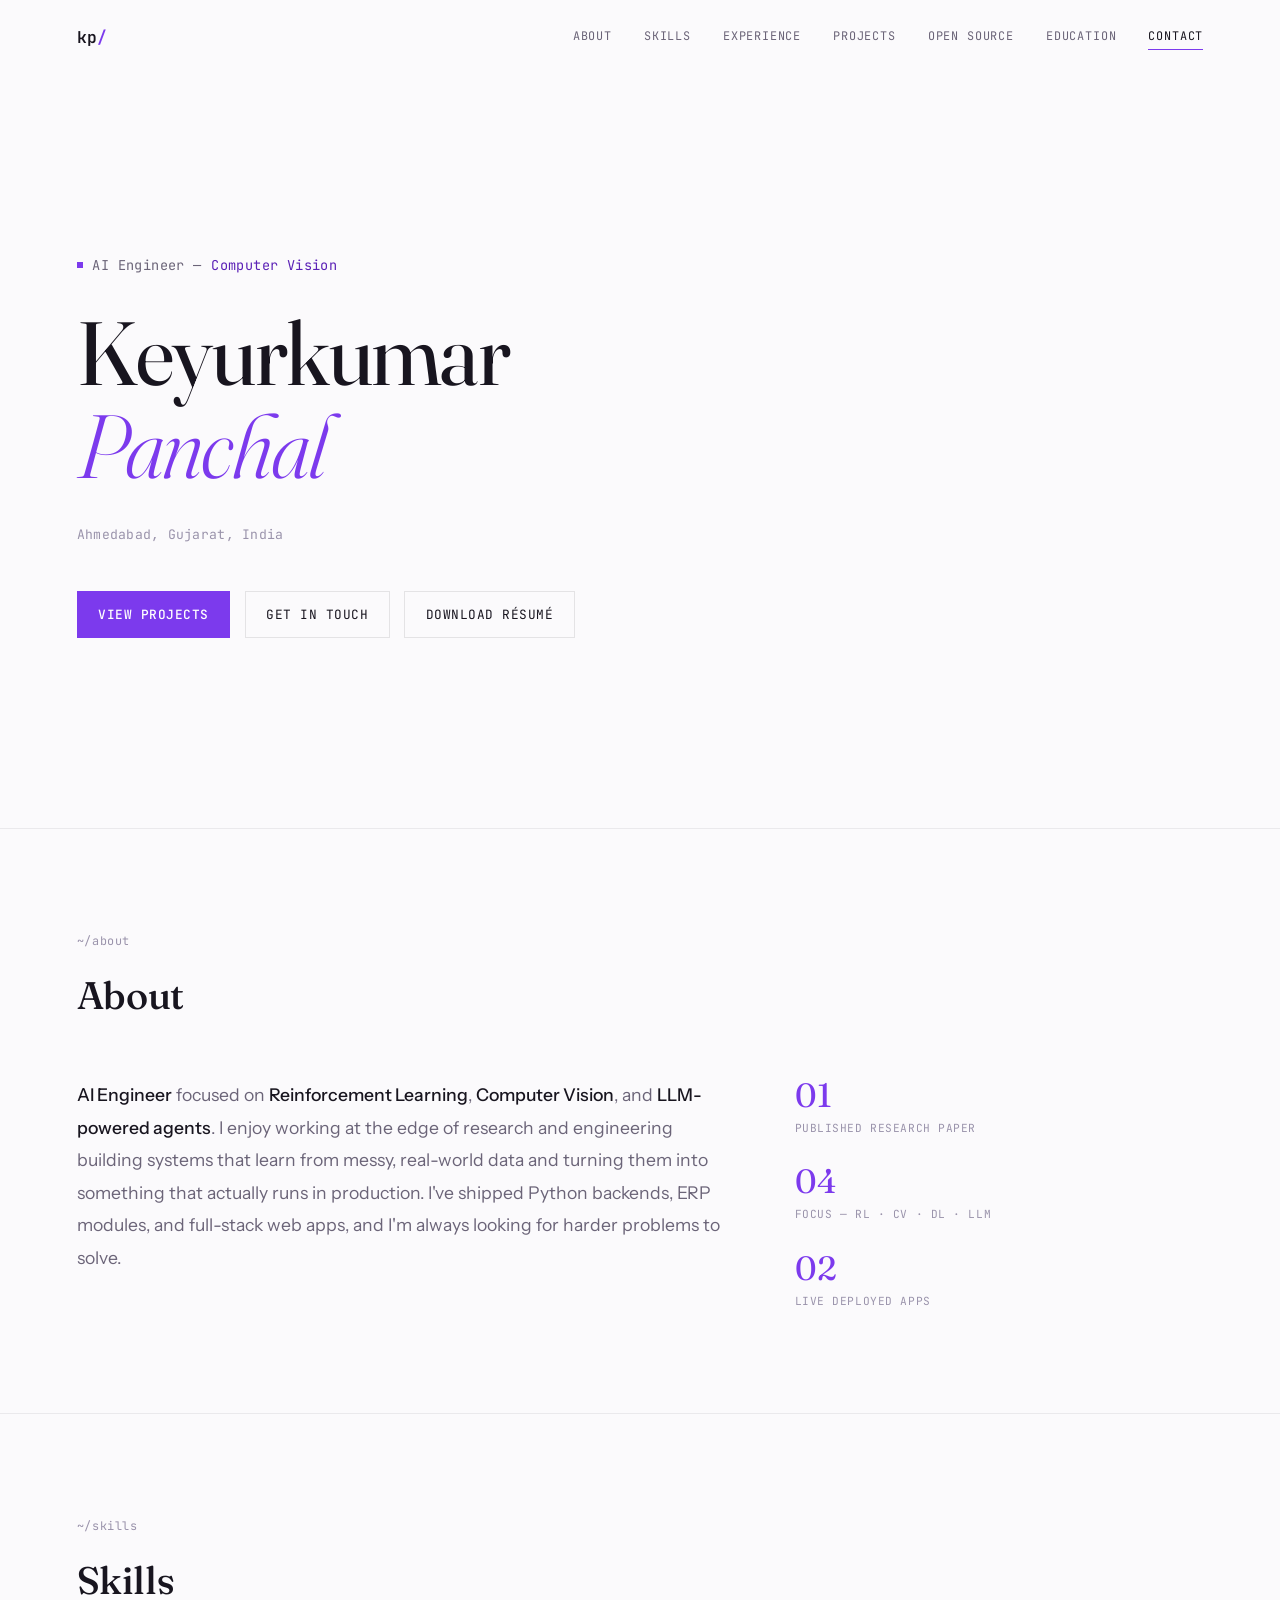
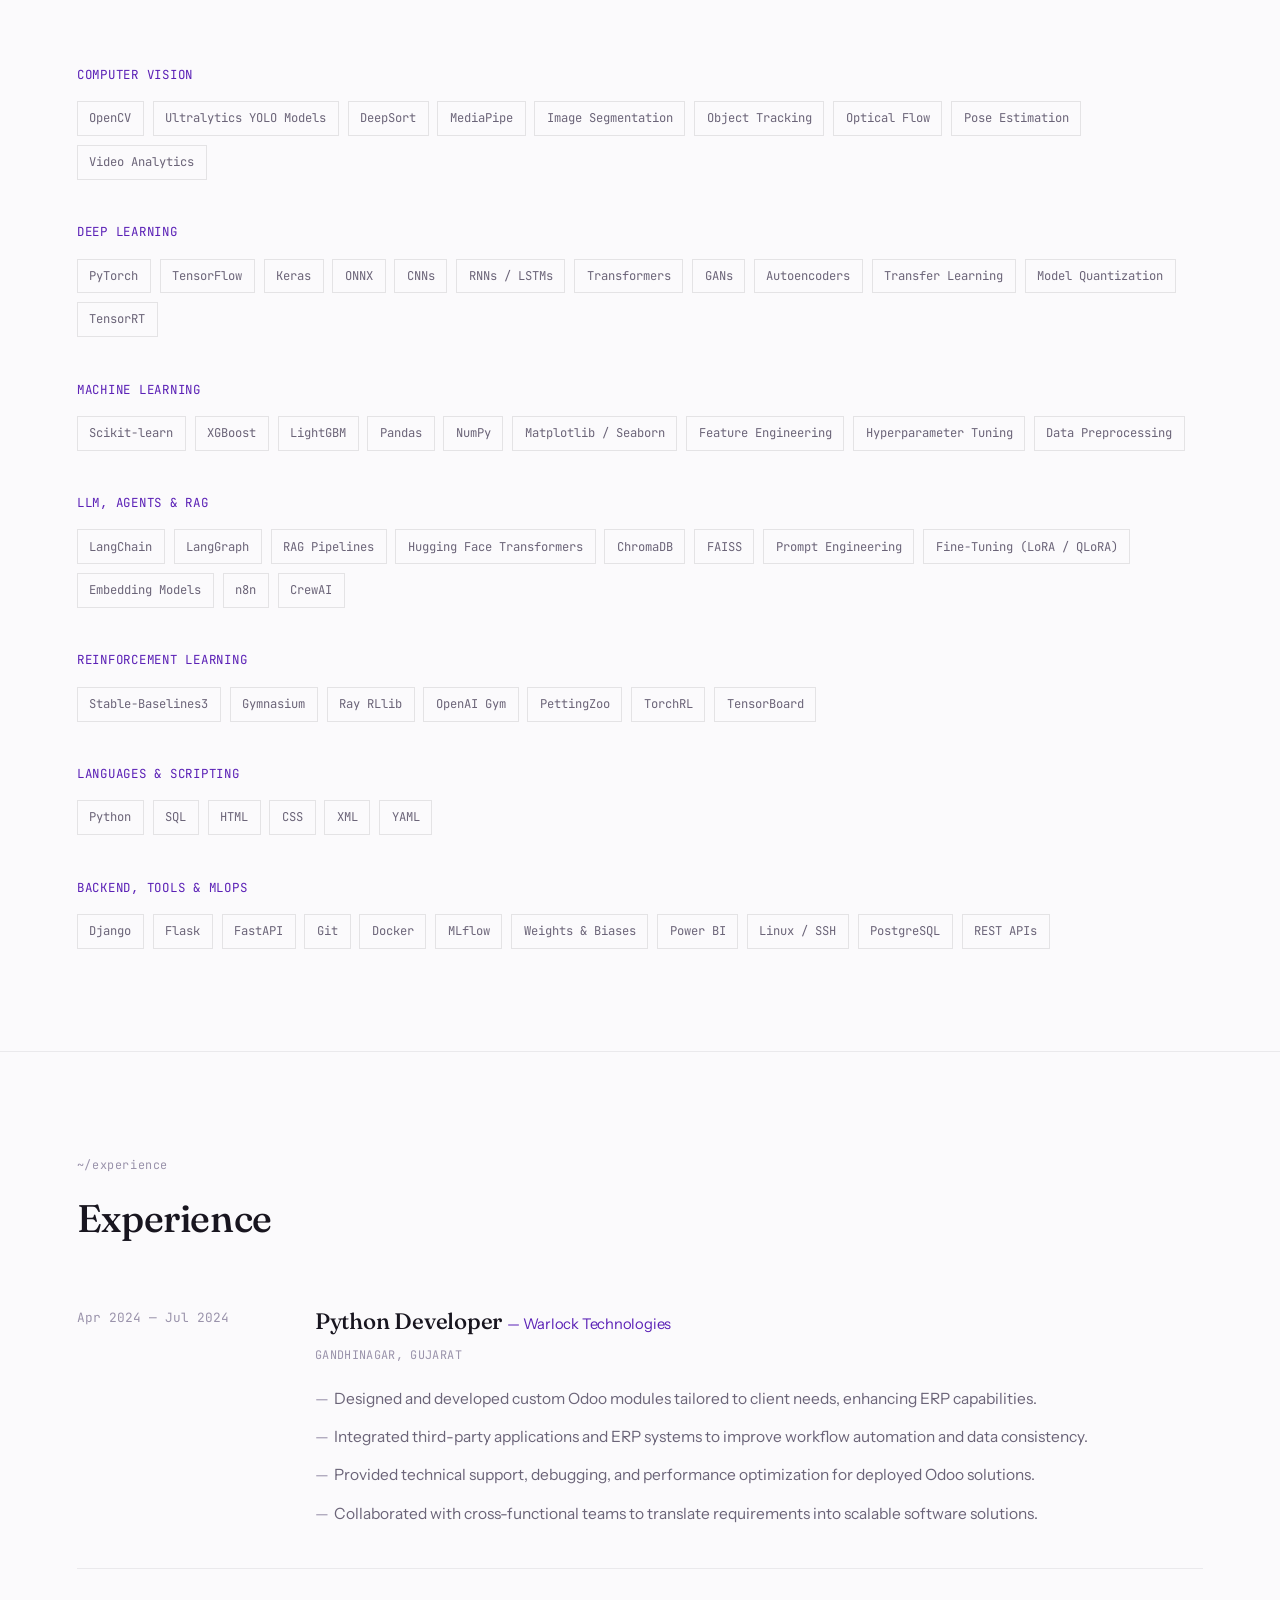
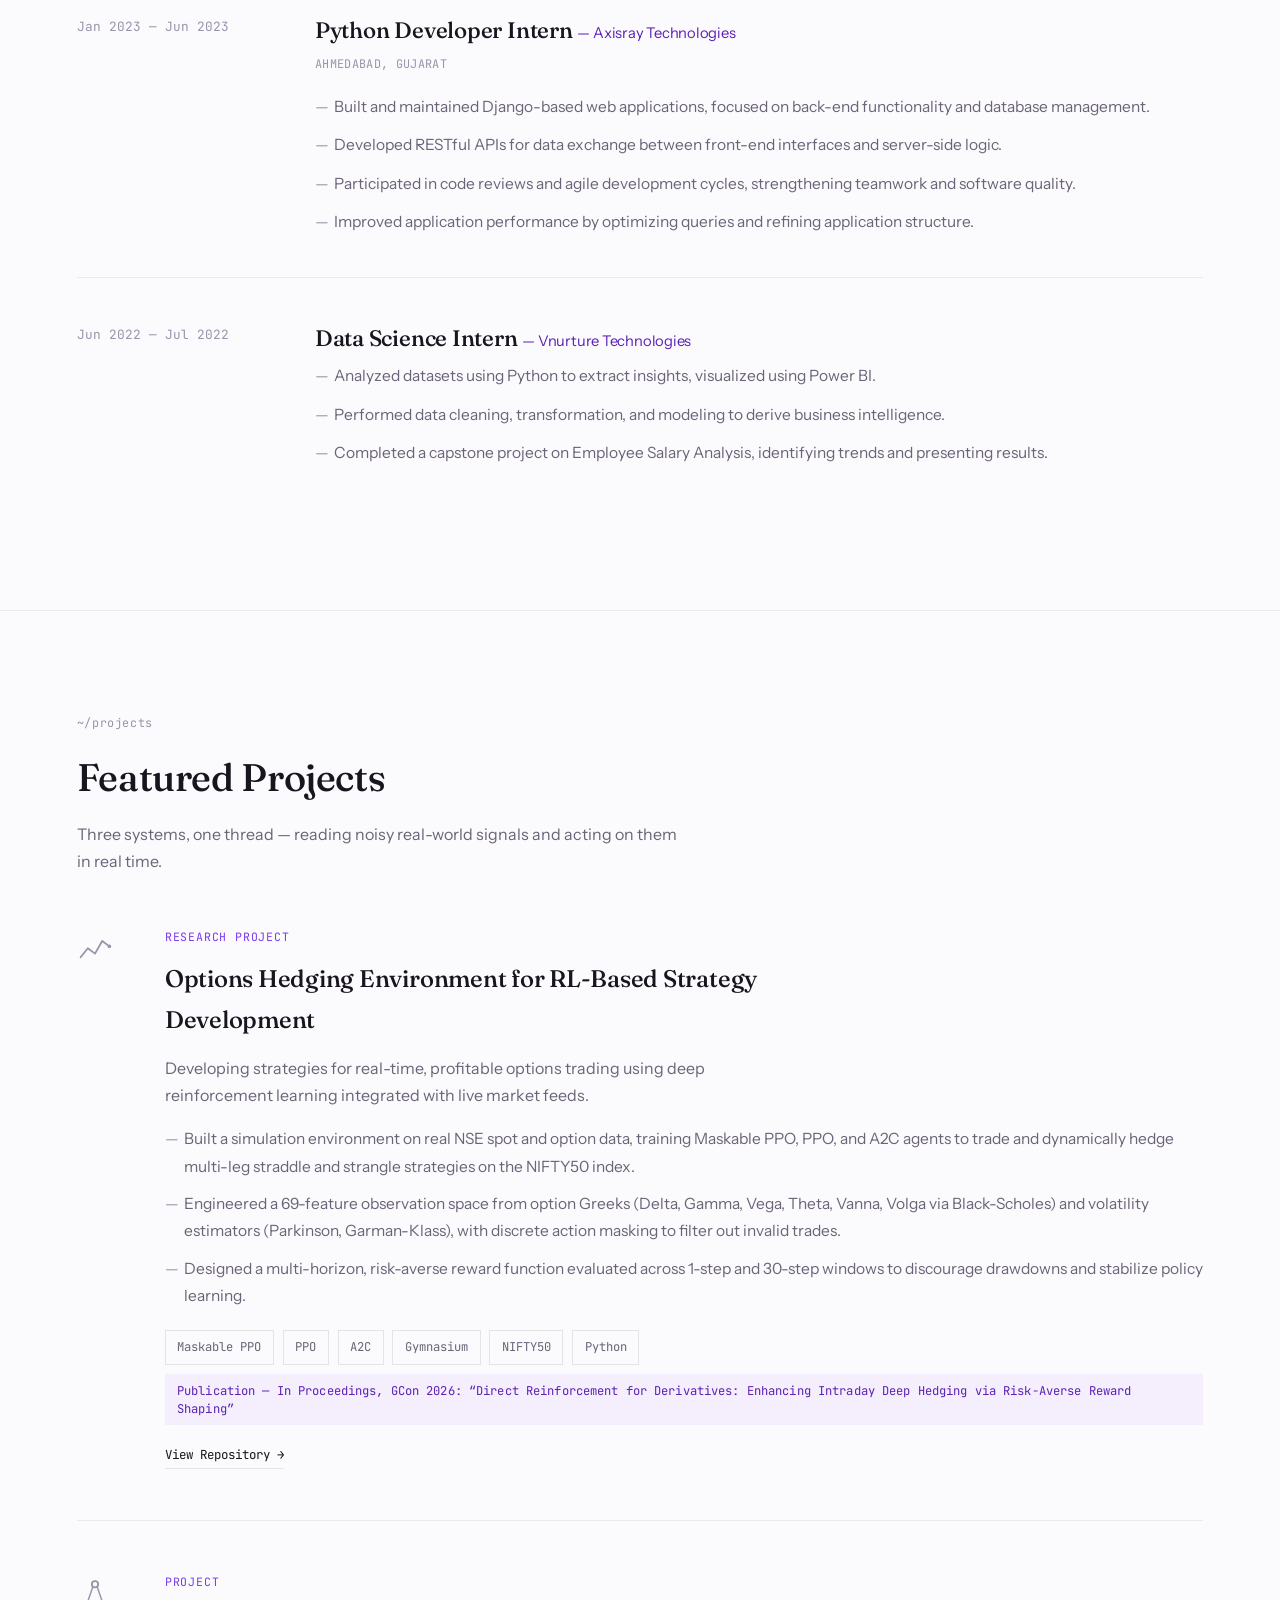
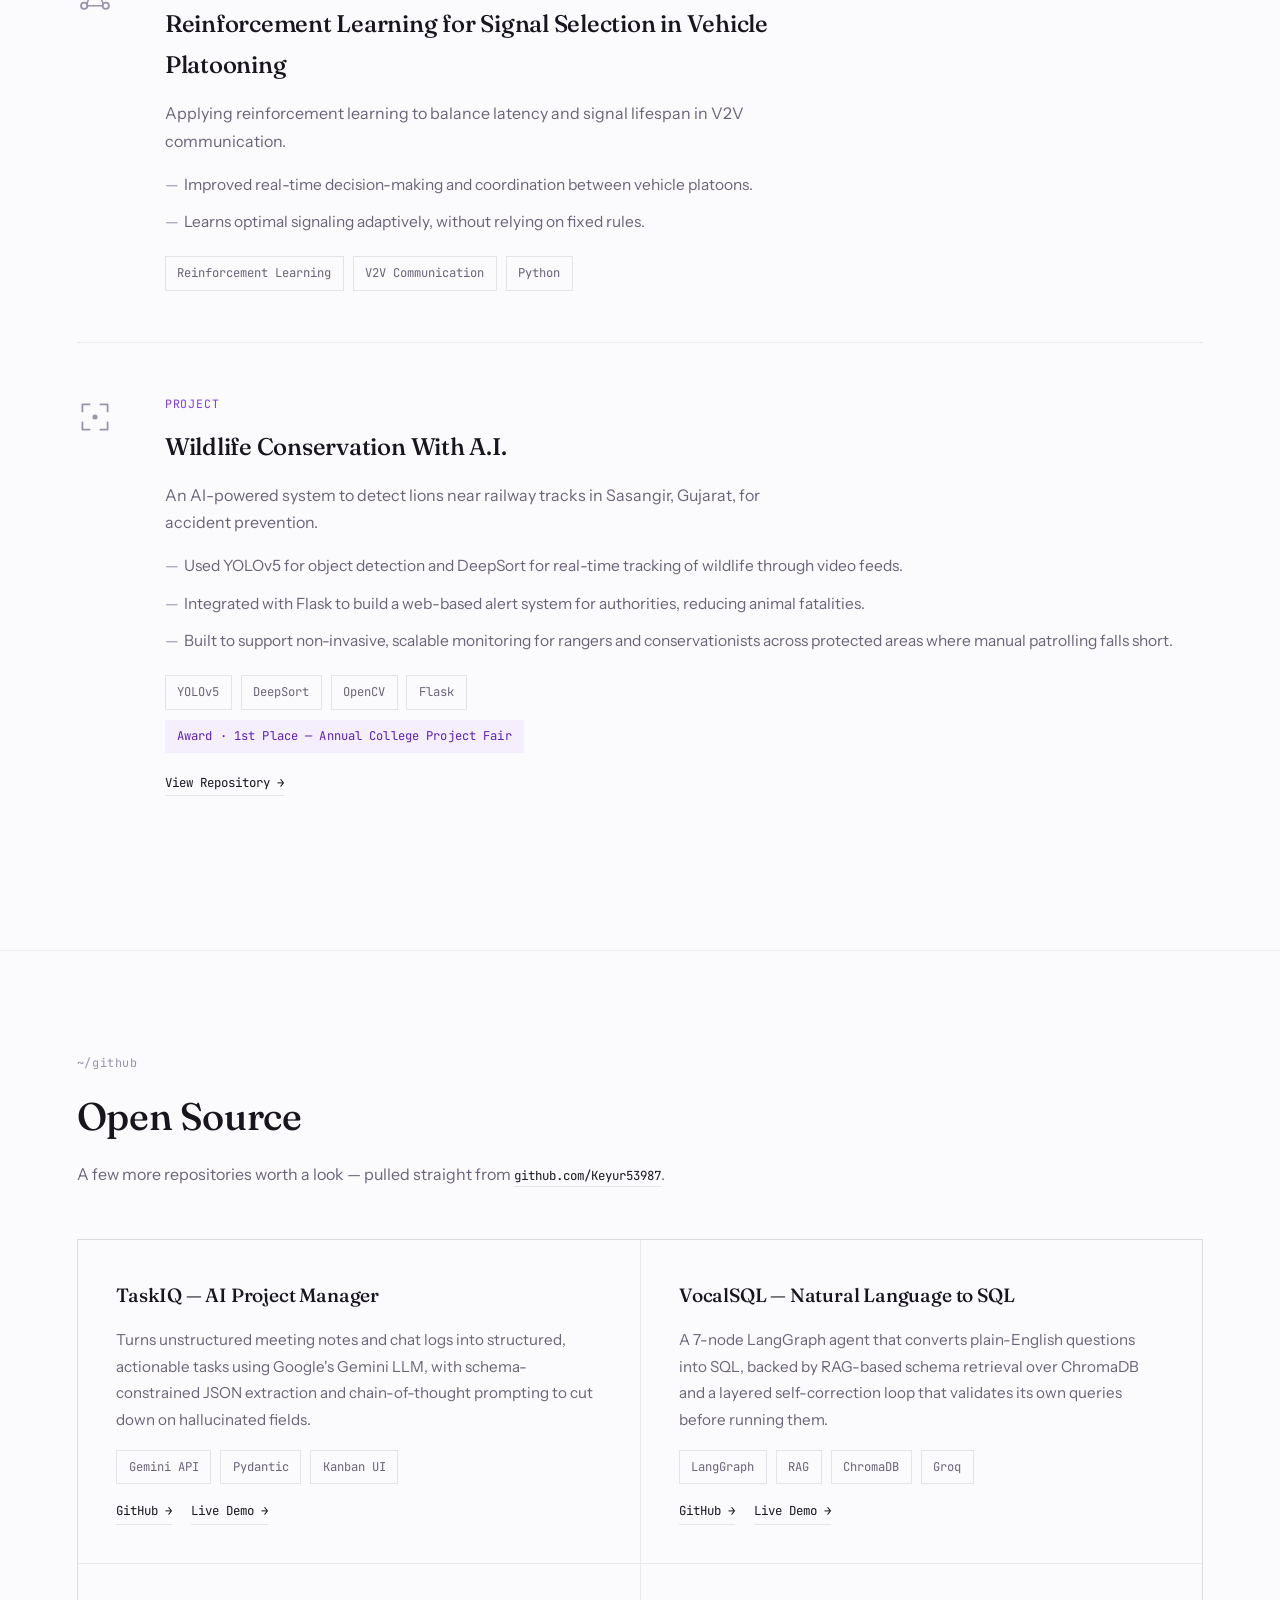
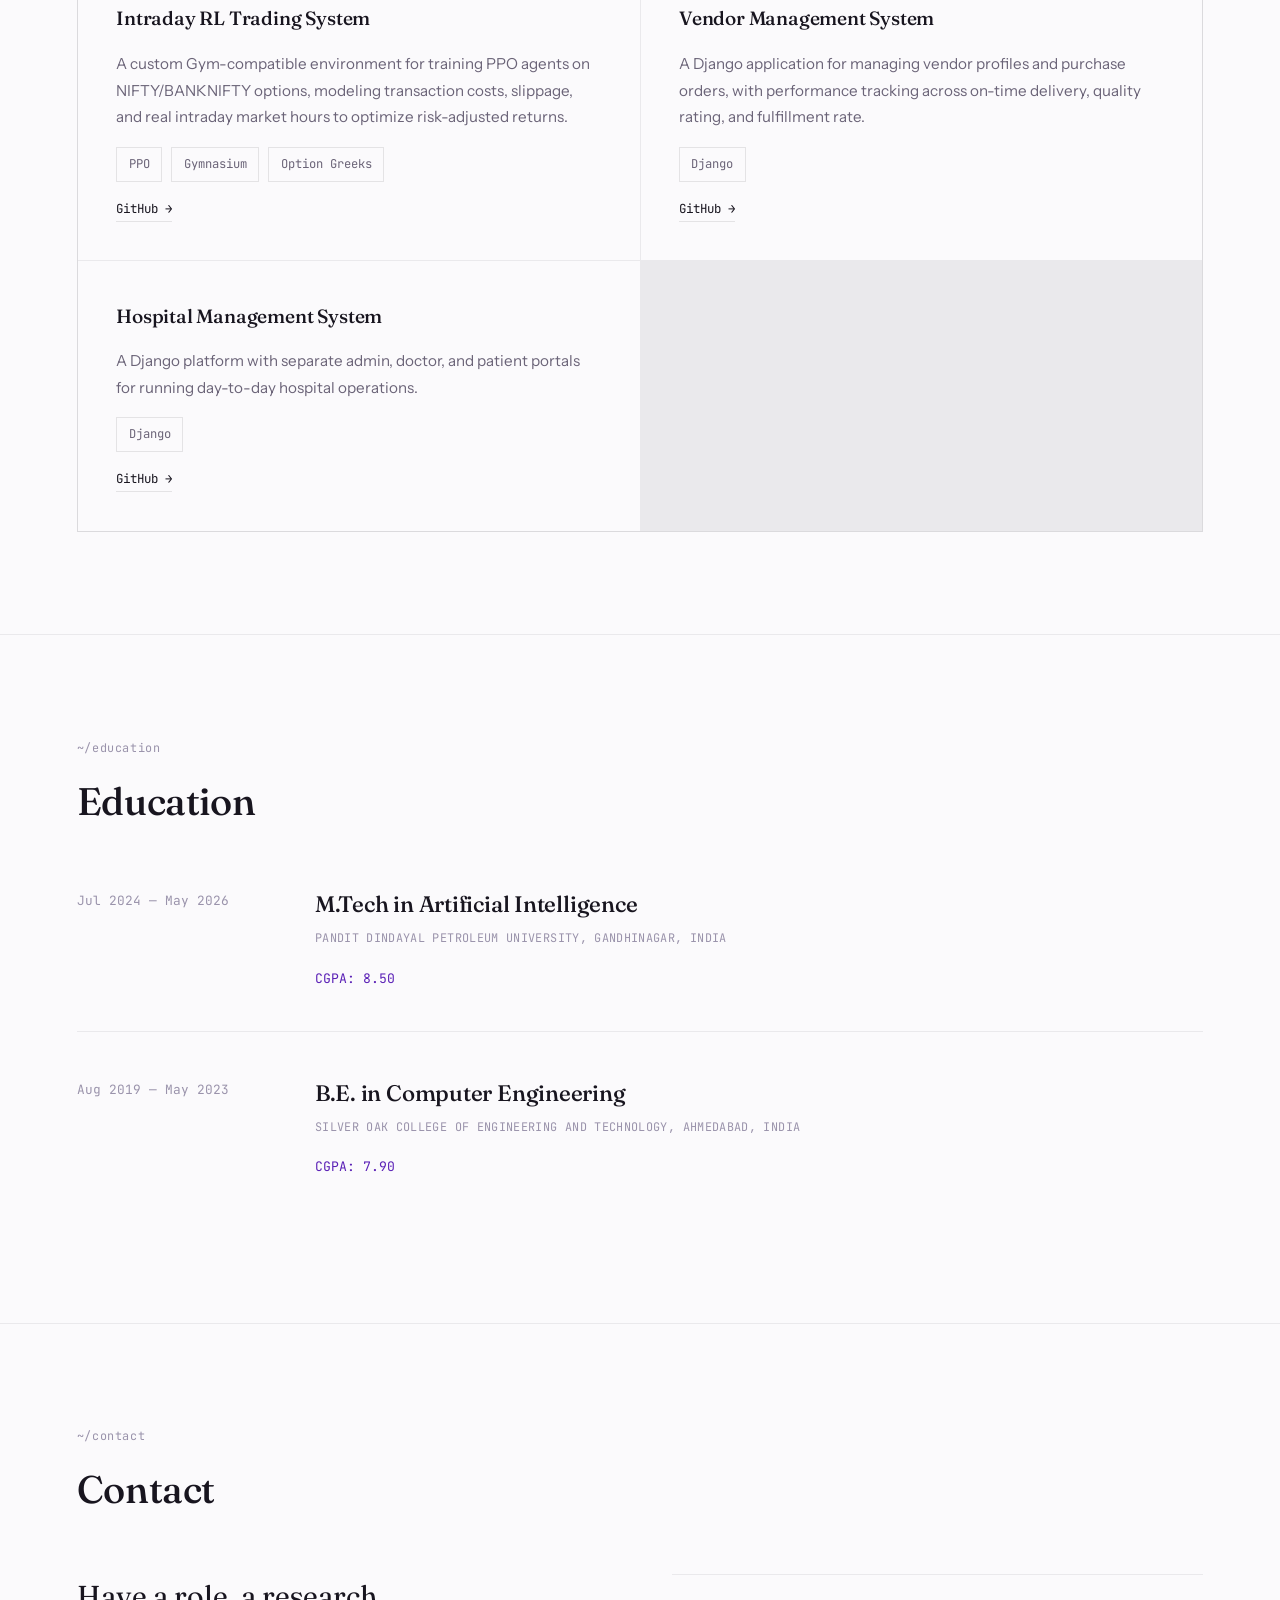
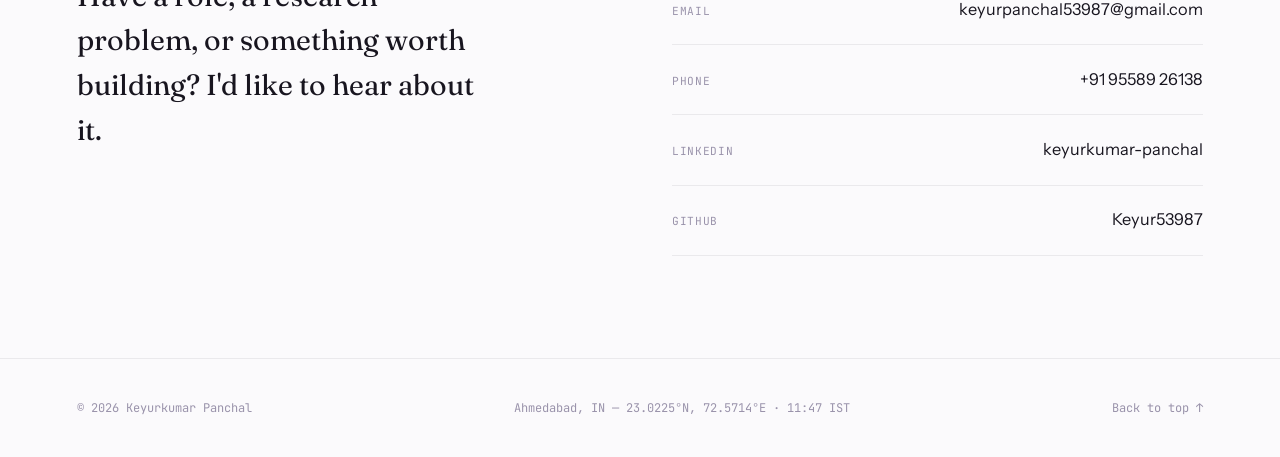
==== index.html @ 8e2b4865 "Portfolio site: updated skills, about section, hero" ====
<!DOCTYPE html>
<html lang="en">
<head>
<meta charset="UTF-8">
<meta name="viewport" content="width=device-width, initial-scale=1.0">
<title>Keyurkumar Panchal — AI Engineer</title>
<meta name="description" content="Portfolio of Keyurkumar Panchal — AI Engineer specializing in deep reinforcement learning, computer vision, and production backend systems.">
<meta name="theme-color" content="#fbfafc">
<meta property="og:title" content="Keyurkumar Panchal — AI Engineer">
<meta property="og:description" content="Deep reinforcement learning, computer vision, and production backend systems.">
<meta property="og:type" content="website">
<link rel="icon" type="image/svg+xml" href="data:image/svg+xml,%3Csvg xmlns='http://www.w3.org/2000/svg' viewBox='0 0 100 100'%3E%3Crect width='100' height='100' fill='%237c3aed'/%3E%3Ctext x='50' y='68' font-family='monospace' font-size='52' font-weight='700' fill='%23ffffff' text-anchor='middle'%3EK%3C/text%3E%3C/svg%3E">
<link rel="preconnect" href="https://fonts.googleapis.com">
<link rel="preconnect" href="https://fonts.gstatic.com" crossorigin>
<link href="https://fonts.googleapis.com/css2?family=Fraunces:ital,wght@0,300;0,400;0,500;0,600;1,400;1,500&amp;family=Instrument+Sans:ital,wght@0,400;0,500;0,600;0,700;1,400&amp;family=JetBrains+Mono:wght@300;400;500;600&amp;display=swap" rel="stylesheet">

<style>
  /* ============================================================
     TOKENS — light, one accent, restrained
     ============================================================ */
  :root{
    --bg: #fbfafc;
    --surface: #ffffff;
    --ink: #18151f;
    --ink-soft: #6b6478;
    --ink-faint: #9a93ab;
    --line: rgba(24,21,31,0.10);
    --line-soft: rgba(24,21,31,0.07);
    --purple: #7c3aed;
    --purple-deep: #5b21b6;
    --purple-wash: #f4eefd;

    --serif: 'Fraunces', Georgia, serif;
    --sans: 'Instrument Sans', system-ui, -apple-system, sans-serif;
    --mono: 'JetBrains Mono', ui-monospace, 'Courier New', monospace;

    --ease: cubic-bezier(.16,.8,.3,1);
    --edge: 6vw;
  }

  /* ============================================================
     RESET + BASE
     ============================================================ */
  *,*::before,*::after{ box-sizing:border-box; margin:0; padding:0; }
  html{ scroll-behavior:smooth; }
  body{
    background:var(--bg);
    color:var(--ink);
    font-family:var(--sans);
    font-size:16px;
    line-height:1.7;
    -webkit-font-smoothing:antialiased;
  }
  img,svg{ display:block; max-width:100%; }
  a{ color:inherit; }
  ul{ list-style:none; }
  h1,h2,h3{ font-weight:500; letter-spacing:-0.01em; }
  ::selection{ background:var(--purple); color:#fff; }

  ::-webkit-scrollbar{ width:10px; }
  ::-webkit-scrollbar-track{ background:var(--bg); }
  ::-webkit-scrollbar-thumb{ background:#d9d2ea; border:2px solid var(--bg); }
  ::-webkit-scrollbar-thumb:hover{ background:var(--purple); }

  a:focus-visible, button:focus-visible{
    outline:2px solid var(--purple);
    outline-offset:3px;
  }

  .skip-link{
    position:absolute; left:-9999px; top:0;
    background:var(--purple); color:#fff;
    padding:0.9em 1.4em; font-family:var(--mono); font-size:0.85rem;
    z-index:999;
  }
  .skip-link:focus{ left:1rem; top:1rem; }

  .scroll-progress{
    position:fixed; top:0; left:0; height:2px; width:0%;
    background:var(--purple); z-index:300;
    transition:width .08s linear;
  }

  /* ============================================================
     NAV
     ============================================================ */
  .nav{
    position:fixed; top:0; left:0; right:0; z-index:200;
    display:flex; align-items:center; justify-content:space-between;
    padding:1.5rem var(--edge);
    border-bottom:1px solid transparent;
    transition:background .35s var(--ease), border-color .35s var(--ease);
  }
  .nav.scrolled{
    background:rgba(251,250,252,0.88);
    backdrop-filter:blur(10px);
    -webkit-backdrop-filter:blur(10px);
    border-bottom-color:var(--line);
  }
  .nav-mark{
    font-family:var(--mono); font-weight:600; font-size:1.02rem;
    text-decoration:none; letter-spacing:0.01em;
  }
  .nav-mark span{ color:var(--purple); }

  .nav-links{ display:flex; align-items:center; gap:2rem; }
  .nav-links a{
    font-family:var(--mono); font-size:0.74rem; text-transform:uppercase;
    letter-spacing:0.07em; color:var(--ink-soft); text-decoration:none;
    position:relative; padding-bottom:4px; transition:color .25s var(--ease);
  }
  .nav-links a::after{
    content:""; position:absolute; left:0; bottom:0; height:1px; width:0;
    background:var(--purple); transition:width .3s var(--ease);
  }
  .nav-links a:hover, .nav-links a.active{ color:var(--ink); }
  .nav-links a:hover::after, .nav-links a.active::after{ width:100%; }

  .nav-toggle{
    display:none; flex-direction:column; justify-content:center; gap:5px;
    width:34px; height:34px; background:none; border:none; cursor:pointer;
    z-index:210;
  }
  .nav-toggle span{
    display:block; height:1px; background:var(--ink); width:100%;
    transition:transform .3s var(--ease), opacity .3s var(--ease);
  }
  .nav-toggle.active span:nth-child(1){ transform:translateY(6px) rotate(45deg); }
  .nav-toggle.active span:nth-child(2){ opacity:0; }
  .nav-toggle.active span:nth-child(3){ transform:translateY(-6px) rotate(-45deg); }

  /* ============================================================
     HERO — quiet, typographic, no background noise
     ============================================================ */
  .hero{
    min-height:92vh;
    display:flex; flex-direction:column; justify-content:center;
    padding:9rem var(--edge) 5rem;
  }
  .hero-role{
    display:flex; align-items:center; gap:0.7em;
    font-family:var(--mono); font-size:0.85rem; color:var(--ink-soft);
    letter-spacing:0.03em; margin-bottom:1.8rem;
  }
  .hero-role::before{ content:""; width:6px; height:6px; background:var(--purple); flex:none; }
  #role-rotator{ color:var(--purple-deep); transition:opacity .3s ease; }

  .hero-title{
    font-family:var(--serif); font-weight:400;
    font-size:clamp(2.6rem, 7.4vw, 5.6rem);
    line-height:1.04; letter-spacing:-0.02em;
    margin-bottom:2rem; max-width:16ch;
  }
  .hero-title em{ font-style:italic; font-weight:300; color:var(--purple); }

  .hero-desc{
    font-size:clamp(1.05rem,1.7vw,1.25rem);
    color:var(--ink-soft); max-width:620px; margin-bottom:1.6rem;
    font-weight:400;
  }
  .hero-location{
    font-family:var(--mono); font-size:0.82rem; color:var(--ink-faint);
    margin-bottom:2.8rem; letter-spacing:0.02em;
  }

  .hero-cta{ display:flex; gap:0.9rem; flex-wrap:wrap; }
  .btn{
    font-family:var(--mono); font-size:0.8rem; text-transform:uppercase;
    letter-spacing:0.04em; padding:0.9em 1.6em;
    border:1px solid var(--line); text-decoration:none;
    color:var(--ink); display:inline-flex; align-items:center; gap:0.6em;
    transition:all .25s var(--ease); background:transparent;
  }
  .btn-primary{ background:var(--purple); border-color:var(--purple); color:#fff; font-weight:500; }
  .btn-primary:hover{ background:var(--purple-deep); border-color:var(--purple-deep); }
  .btn-ghost:hover{ border-color:var(--purple); color:var(--purple-deep); }

  /* ============================================================
     SECTIONS — shared, generous
     ============================================================ */
  .section{ padding:clamp(4.5rem,8vw,7rem) var(--edge); }
  .section + .section, .hero + .section{ border-top:1px solid var(--line-soft); }
  .section-head{ margin-bottom:3.2rem; max-width:760px; }
  .section-path{
    font-family:var(--mono); font-size:0.74rem; color:var(--ink-faint);
    letter-spacing:0.05em; margin-bottom:0.7rem;
  }
  .section-head h2{ font-family:var(--serif); font-size:clamp(1.8rem,3.2vw,2.4rem); }
  .section-sub{ color:var(--ink-soft); margin-top:0.7rem; font-size:1rem; max-width:56ch; }

  /* ============================================================
     ABOUT
     ============================================================ */
  .about-grid{ display:grid; grid-template-columns:1.6fr 1fr; gap:4rem; align-items:start; }
  .about-lead{ font-size:1.1rem; color:var(--ink-soft); line-height:1.85; }
  .about-lead strong{ color:var(--ink); font-weight:500; }
  .about-stats{ display:flex; flex-direction:column; gap:1.7rem; }
  .stat-num{ font-family:var(--serif); font-size:2.1rem; color:var(--purple); display:block; line-height:1; }
  .stat-label{ font-family:var(--mono); font-size:0.7rem; text-transform:uppercase; color:var(--ink-faint); letter-spacing:0.05em; margin-top:0.4rem; display:block; }

  /* ============================================================
     CHIPS — one tag system, reused everywhere
     ============================================================ */
  .chip{
    display:inline-block; font-family:var(--mono); font-size:0.76rem;
    padding:0.5em 0.95em; border:1px solid var(--line); color:var(--ink-soft);
    transition:all .2s var(--ease);
  }
  .chip:hover{ border-color:var(--purple); color:var(--purple-deep); background:var(--purple-wash); }
  .chip-row{ display:flex; flex-wrap:wrap; gap:0.55rem; }

  .badge{
    display:inline-flex; align-items:center; gap:0.5em; font-family:var(--mono);
    font-size:0.76rem; color:var(--purple-deep); background:var(--purple-wash);
    padding:0.6em 1em; margin-top:0.6rem; letter-spacing:0.01em; line-height:1.5;
  }

  /* ============================================================
     SKILLS
     ============================================================ */
  .skills-groups{ display:flex; flex-direction:column; gap:2.6rem; }
  .skills-cat{
    font-family:var(--mono); font-size:0.78rem; text-transform:uppercase;
    letter-spacing:0.06em; color:var(--purple-deep); display:block; margin-bottom:1rem;
  }

  /* ============================================================
     TIMELINE (experience + education)
     ============================================================ */
  .timeline{ display:flex; flex-direction:column; }
  .timeline-item{
    display:grid; grid-template-columns:190px 1fr; gap:3rem;
    padding:2.6rem 0; border-top:1px solid var(--line-soft);
  }
  .timeline-item:first-child{ padding-top:0; border-top:none; }
  .timeline-date{ font-family:var(--mono); font-size:0.8rem; color:var(--ink-faint); padding-top:0.3rem; }
  .timeline-body h3{ font-family:var(--serif); font-size:1.4rem; margin-bottom:0.3rem; }
  .timeline-body h3 .co{ font-family:var(--sans); font-size:0.92rem; font-weight:400; color:var(--purple-deep); }
  .timeline-loc{
    font-family:var(--mono); font-size:0.74rem; color:var(--ink-faint);
    margin-bottom:1.2rem; text-transform:uppercase; letter-spacing:0.03em;
  }
  .timeline-body ul{ display:flex; flex-direction:column; gap:0.7rem; }
  .timeline-body li{ color:var(--ink-soft); position:relative; padding-left:1.2rem; line-height:1.75; font-size:0.97rem; }
  .timeline-body li::before{ content:"—"; position:absolute; left:0; color:var(--ink-faint); }
  .edu-extra{ font-family:var(--mono); font-size:0.82rem; color:var(--purple-deep); margin-top:0.3rem; }

  /* ============================================================
     FEATURED PROJECTS
     ============================================================ */
  .projects-list{ display:flex; flex-direction:column; }
  .project{
    display:grid; grid-template-columns:56px 1fr; gap:2rem;
    padding:3.2rem 0; border-top:1px solid var(--line-soft);
  }
  .project:first-child{ padding-top:0; border-top:none; }
  .project-icon{ color:var(--ink-faint); padding-top:0.3rem; }
  .project-icon svg{ width:36px; height:36px; }

  .project-tag{
    display:block; font-family:var(--mono); font-size:0.72rem;
    text-transform:uppercase; letter-spacing:0.07em; color:var(--purple);
    margin-bottom:0.8rem;
  }
  .project h3{ font-family:var(--serif); font-size:1.5rem; font-weight:500; margin-bottom:0.9rem; max-width:640px; }
  .project p{ color:var(--ink-soft); margin-bottom:1rem; max-width:640px; }
  .project ul{ display:flex; flex-direction:column; gap:0.65rem; margin-bottom:1.3rem; }
  .project li{ color:var(--ink-soft); position:relative; padding-left:1.2rem; line-height:1.75; font-size:0.97rem; }
  .project li::before{ content:"—"; position:absolute; left:0; color:var(--ink-faint); }

  .project-foot{ display:flex; flex-wrap:wrap; align-items:center; gap:0.9rem; margin-top:1.2rem; }
  .project-link{
    font-family:var(--mono); font-size:0.78rem; color:var(--ink); text-decoration:none;
    border-bottom:1px solid var(--line); padding-bottom:2px; transition:border-color .2s, color .2s;
  }
  .project-link:hover{ color:var(--purple-deep); border-color:var(--purple); }

  /* ============================================================
     GITHUB / OPEN SOURCE GRID
     ============================================================ */
  .gh-grid{ display:grid; grid-template-columns:1fr 1fr; gap:1px; background:var(--line-soft); border:1px solid var(--line-soft); }
  .gh-card{ background:var(--bg); padding:2.4rem; display:flex; flex-direction:column; gap:1rem; }
  .gh-card h3{ font-family:var(--serif); font-size:1.2rem; font-weight:500; }
  .gh-card p{ color:var(--ink-soft); font-size:0.95rem; line-height:1.75; flex:1; }
  .gh-links{ display:flex; gap:1.2rem; }

  /* ============================================================
     CONTACT + FOOTER
     ============================================================ */
  .contact-grid{ display:grid; grid-template-columns:1fr 1fr; gap:4rem; }
  .contact-lead{ font-family:var(--serif); font-size:clamp(1.3rem,2.4vw,1.8rem); line-height:1.55; max-width:22ch; color:var(--ink); }
  .contact-links{ display:flex; flex-direction:column; }
  .contact-links a{
    display:flex; justify-content:space-between; align-items:baseline; gap:1rem;
    padding:1.3rem 0; border-top:1px solid var(--line-soft);
    text-decoration:none; color:var(--ink); font-size:1.02rem;
    transition:color .25s var(--ease);
  }
  .contact-links a:last-child{ border-bottom:1px solid var(--line-soft); }
  .contact-links a:hover{ color:var(--purple-deep); }
  .cl-label{ font-family:var(--mono); font-size:0.7rem; color:var(--ink-faint); text-transform:uppercase; letter-spacing:0.06em; }
  .cl-value{ text-align:right; word-break:break-word; }

  .footer{
    display:flex; justify-content:space-between; align-items:center; flex-wrap:wrap;
    gap:0.8rem 1.6rem; padding:2.4rem var(--edge); font-family:var(--mono);
    font-size:0.75rem; color:var(--ink-faint); border-top:1px solid var(--line-soft);
  }
  .footer a{ color:var(--ink-faint); text-decoration:none; transition:color .25s var(--ease); }
  .footer a:hover{ color:var(--purple-deep); }

  /* ============================================================
     REVEAL MOTION — light touch
     ============================================================ */
  .reveal{ opacity:0; transform:translateY(16px); transition:opacity .7s var(--ease), transform .7s var(--ease); }
  .reveal.in-view{ opacity:1; transform:translateY(0); }

  @media (prefers-reduced-motion: reduce){
    html{ scroll-behavior:auto; }
    .reveal{ opacity:1 !important; transform:none !important; transition:none !important; }
    *{ animation-duration:0.01ms !important; transition-duration:0.01ms !important; }
  }

  /* ============================================================
     RESPONSIVE
     ============================================================ */
  @media (max-width:900px){
    .about-grid, .contact-grid{ grid-template-columns:1fr; gap:2.4rem; }
    .about-stats{ flex-direction:row; flex-wrap:wrap; gap:2rem 2.6rem; }
    .timeline-item, .project{ grid-template-columns:1fr; gap:0.8rem; }
    .timeline-date{ padding-top:0; }
    .gh-grid{ grid-template-columns:1fr; }
  }

  @media (max-width:760px){
    .nav-links{
      display:none; position:fixed; inset:0; background:var(--bg);
      flex-direction:column; align-items:flex-start; justify-content:center;
      padding:2rem 9vw; gap:2rem; z-index:205;
    }
    .nav-links.open{ display:flex; }
    .nav-links a{ font-size:1.05rem; }
    .nav-toggle{ display:flex; }
    .hero{ padding-top:7rem; min-height:auto; }
    .contact-links a{ flex-direction:column; align-items:flex-start; gap:0.3rem; }
    .cl-value{ text-align:left; }
  }
</style>
</head>
<body>

<a href="#top" class="skip-link">Skip to content</a>
<div class="scroll-progress" id="scroll-progress"></div>

<header class="nav" id="nav">
  <a href="#top" class="nav-mark">kp<span>/</span></a>
  <nav class="nav-links" id="nav-links">
    <a href="#about">About</a>
    <a href="#skills">Skills</a>
    <a href="#experience">Experience</a>
    <a href="#projects">Projects</a>
    <a href="#opensource">Open Source</a>
    <a href="#education">Education</a>
    <a href="#contact">Contact</a>
  </nav>
  <button class="nav-toggle" id="nav-toggle" aria-label="Toggle navigation menu" aria-expanded="false" aria-controls="nav-links">
    <span></span><span></span><span></span>
  </button>
</header>

<main id="top">

  <!-- ============ HERO ============ -->
  <section class="hero">
    <p class="hero-role">AI Engineer — <span id="role-rotator">Reinforcement Learning</span></p>
    <h1 class="hero-title">Keyurkumar<br><em>Panchal</em></h1>
    <p class="hero-location">Ahmedabad, Gujarat, India</p>

    <div class="hero-cta">
      <a href="#projects" class="btn btn-primary">View Projects</a>
      <a href="#contact" class="btn btn-ghost">Get in Touch</a>
      <a href="Keyur_resume.pdf" class="btn btn-ghost" download="Keyurkumar_Panchal_Resume.pdf">Download Résumé</a>
    </div>
  </section>

  <!-- ============ ABOUT ============ -->
  <section class="section" id="about">
    <div class="section-head reveal">
      <p class="section-path">~/about</p>
      <h2>About</h2>
    </div>
    <div class="about-grid reveal">
      <p class="about-lead">
        <strong>AI Engineer</strong> focused on <strong>Reinforcement Learning</strong>, <strong>Computer Vision</strong>, and <strong>LLM-powered agents</strong>. I enjoy working at the edge of research and engineering building systems that learn from messy, real-world data and turning them into something that actually runs in production. I've shipped Python backends, ERP modules, and full-stack web apps, and I'm always looking for harder problems to solve.      </p>
      <div class="about-stats">
        <div>
          <span class="stat-num">01</span>
          <span class="stat-label">Published Research Paper</span>
        </div>
        <div>
          <span class="stat-num">04</span>
          <span class="stat-label">Focus — RL · CV · DL · LLM</span>
        </div>
        <div>
          <span class="stat-num">02</span>
          <span class="stat-label">Live Deployed Apps</span>
        </div>
      </div>
    </div>
  </section>

  <!-- ============ SKILLS ============ -->
  <section class="section" id="skills">
    <div class="section-head reveal">
      <p class="section-path">~/skills</p>
      <h2>Skills</h2>
    </div>
    <div class="skills-groups reveal">

      <!-- ── Computer Vision ── -->
      <div>
        <span class="skills-cat">Computer Vision</span>
        <div class="chip-row">
          <span class="chip">OpenCV</span>
          <span class="chip">Ultralytics YOLO Models</span>
          <span class="chip">DeepSort</span>
          <span class="chip">MediaPipe</span>
          <span class="chip">Image Segmentation</span>
          <span class="chip">Object Tracking</span>
          <span class="chip">Optical Flow</span>
          <span class="chip">Pose Estimation</span>
          <span class="chip">Video Analytics</span>
        </div>
      </div>

      <!-- ── Deep Learning ── -->
      <div>
        <span class="skills-cat">Deep Learning</span>
        <div class="chip-row">
          <span class="chip">PyTorch</span>
          <span class="chip">TensorFlow</span>
          <span class="chip">Keras</span>
          <span class="chip">ONNX</span>
          <span class="chip">CNNs</span>
          <span class="chip">RNNs / LSTMs</span>
          <span class="chip">Transformers</span>
          <span class="chip">GANs</span>
          <span class="chip">Autoencoders</span>
          <span class="chip">Transfer Learning</span>
          <span class="chip">Model Quantization</span>
          <span class="chip">TensorRT</span>
        </div>
      </div>

      <!-- ── Machine Learning ── -->
      <div>
        <span class="skills-cat">Machine Learning</span>
        <div class="chip-row">
          <span class="chip">Scikit-learn</span>
          <span class="chip">XGBoost</span>
          <span class="chip">LightGBM</span>
          <span class="chip">Pandas</span>
          <span class="chip">NumPy</span>
          <span class="chip">Matplotlib / Seaborn</span>
          <span class="chip">Feature Engineering</span>
          <span class="chip">Hyperparameter Tuning</span>
          <span class="chip">Data Preprocessing</span>
        </div>
      </div>

      <!-- ── LLM, Agents & RAG ── -->
      <div>
        <span class="skills-cat">LLM, Agents &amp; RAG</span>
        <div class="chip-row">
          <span class="chip">LangChain</span>
          <span class="chip">LangGraph</span>
          <span class="chip">RAG Pipelines</span>
          <span class="chip">Hugging Face Transformers</span>
          <span class="chip">ChromaDB</span>
          <span class="chip">FAISS</span>
          <span class="chip">Prompt Engineering</span>
          <span class="chip">Fine-Tuning (LoRA / QLoRA)</span>
          <span class="chip">Embedding Models</span>
          <span class="chip">n8n</span>
          <span class="chip">CrewAI</span>
        </div>
      </div>

      <!-- ── Reinforcement Learning ── -->
      <div>
        <span class="skills-cat">Reinforcement Learning</span>
        <div class="chip-row">
          <span class="chip">Stable-Baselines3</span>
          <span class="chip">Gymnasium</span>
          <span class="chip">Ray RLlib</span>
          <span class="chip">OpenAI Gym</span>
          <span class="chip">PettingZoo</span>
          <span class="chip">TorchRL</span>
          <span class="chip">TensorBoard</span>
        </div>
      </div>

      <!-- ── Languages & Scripting ── -->
      <div>
        <span class="skills-cat">Languages &amp; Scripting</span>
        <div class="chip-row">
          <span class="chip">Python</span>
          <span class="chip">SQL</span>
          <span class="chip">HTML</span>
          <span class="chip">CSS</span>
          <span class="chip">XML</span>
          <span class="chip">YAML</span>
        </div>
      </div>

      <!-- ── Backend, Tools & MLOps ── -->
      <div>
        <span class="skills-cat">Backend, Tools &amp; MLOps</span>
        <div class="chip-row">
          <span class="chip">Django</span>
          <span class="chip">Flask</span>
          <span class="chip">FastAPI</span>
          <span class="chip">Git</span>
          <span class="chip">Docker</span>
          <span class="chip">MLflow</span>
          <span class="chip">Weights &amp; Biases</span>
          <span class="chip">Power BI</span>
          <span class="chip">Linux / SSH</span>
          <span class="chip">PostgreSQL</span>
          <span class="chip">REST APIs</span>
        </div>
      </div>

    </div>
  </section>

  <!-- ============ EXPERIENCE ============ -->
  <section class="section" id="experience">
    <div class="section-head reveal">
      <p class="section-path">~/experience</p>
      <h2>Experience</h2>
    </div>
    <div class="timeline reveal">
      <article class="timeline-item">
        <div class="timeline-date">Apr 2024 — Jul 2024</div>
        <div class="timeline-body">
          <h3>Python Developer <span class="co">— Warlock Technologies</span></h3>
          <p class="timeline-loc">Gandhinagar, Gujarat</p>
          <ul>
            <li>Designed and developed custom Odoo modules tailored to client needs, enhancing ERP capabilities.</li>
            <li>Integrated third-party applications and ERP systems to improve workflow automation and data consistency.</li>
            <li>Provided technical support, debugging, and performance optimization for deployed Odoo solutions.</li>
            <li>Collaborated with cross-functional teams to translate requirements into scalable software solutions.</li>
          </ul>
        </div>
      </article>
      <article class="timeline-item">
        <div class="timeline-date">Jan 2023 — Jun 2023</div>
        <div class="timeline-body">
          <h3>Python Developer Intern <span class="co">— Axisray Technologies</span></h3>
          <p class="timeline-loc">Ahmedabad, Gujarat</p>
          <ul>
            <li>Built and maintained Django-based web applications, focused on back-end functionality and database management.</li>
            <li>Developed RESTful APIs for data exchange between front-end interfaces and server-side logic.</li>
            <li>Participated in code reviews and agile development cycles, strengthening teamwork and software quality.</li>
            <li>Improved application performance by optimizing queries and refining application structure.</li>
          </ul>
        </div>
      </article>
      <article class="timeline-item">
        <div class="timeline-date">Jun 2022 — Jul 2022</div>
        <div class="timeline-body">
          <h3>Data Science Intern <span class="co">— Vnurture Technologies</span></h3>
          <ul>
            <li>Analyzed datasets using Python to extract insights, visualized using Power BI.</li>
            <li>Performed data cleaning, transformation, and modeling to derive business intelligence.</li>
            <li>Completed a capstone project on Employee Salary Analysis, identifying trends and presenting results.</li>
          </ul>
        </div>
      </article>
    </div>
  </section>

  <!-- ============ FEATURED PROJECTS ============ -->
  <section class="section" id="projects">
    <div class="section-head reveal">
      <p class="section-path">~/projects</p>
      <h2>Featured Projects</h2>
      <p class="section-sub">Three systems, one thread — reading noisy real-world signals and acting on them in real time.</p>
    </div>

    <div class="projects-list">
      <article class="project reveal">
        <div class="project-icon" aria-hidden="true">
          <svg viewBox="0 0 40 40" fill="none" stroke="currentColor" stroke-width="2" stroke-linecap="round" stroke-linejoin="round">
            <path d="M4 28 L12 18 L20 24 L28 10 L36 16"/>
            <circle cx="36" cy="16" r="2" fill="currentColor" stroke="none"/>
          </svg>
        </div>
        <div class="project-body">
          <span class="project-tag">Research Project</span>
          <h3>Options Hedging Environment for RL-Based Strategy Development</h3>
          <p>Developing strategies for real-time, profitable options trading using deep reinforcement learning integrated with live market feeds.</p>
          <ul>
            <li>Built a simulation environment on real NSE spot and option data, training Maskable PPO, PPO, and A2C agents to trade and dynamically hedge multi-leg straddle and strangle strategies on the NIFTY50 index.</li>
            <li>Engineered a 69-feature observation space from option Greeks (Delta, Gamma, Vega, Theta, Vanna, Volga via Black-Scholes) and volatility estimators (Parkinson, Garman-Klass), with discrete action masking to filter out invalid trades.</li>
            <li>Designed a multi-horizon, risk-averse reward function evaluated across 1-step and 30-step windows to discourage drawdowns and stabilize policy learning.</li>
          </ul>
          <div class="chip-row">
            <span class="chip">Maskable PPO</span><span class="chip">PPO</span><span class="chip">A2C</span><span class="chip">Gymnasium</span><span class="chip">NIFTY50</span><span class="chip">Python</span>
          </div>
          <div class="badge">Publication — In Proceedings, GCon 2026: “Direct Reinforcement for Derivatives: Enhancing Intraday Deep Hedging via Risk-Averse Reward Shaping”</div>
          <div class="project-foot">
            <a class="project-link" href="https://github.com/Keyur53987/rl_directional_straddle" target="_blank" rel="noopener noreferrer">View Repository →</a>
          </div>
        </div>
      </article>

      <article class="project reveal">
        <div class="project-icon" aria-hidden="true">
          <svg viewBox="0 0 40 40" fill="none" stroke="currentColor" stroke-width="1.6" stroke-linecap="round">
            <circle cx="8" cy="32" r="3.5" stroke-width="2"/>
            <circle cx="32" cy="32" r="3.5" stroke-width="2"/>
            <circle cx="20" cy="8" r="3.5" stroke-width="2"/>
            <line x1="11" y1="30" x2="17.5" y2="11"/>
            <line x1="22.5" y1="11" x2="29" y2="30"/>
            <line x1="11.5" y1="32" x2="28.5" y2="32"/>
          </svg>
        </div>
        <div class="project-body">
          <span class="project-tag">Project</span>
          <h3>Reinforcement Learning for Signal Selection in Vehicle Platooning</h3>
          <p>Applying reinforcement learning to balance latency and signal lifespan in V2V communication.</p>
          <ul>
            <li>Improved real-time decision-making and coordination between vehicle platoons.</li>
            <li>Learns optimal signaling adaptively, without relying on fixed rules.</li>
          </ul>
          <div class="chip-row">
            <span class="chip">Reinforcement Learning</span><span class="chip">V2V Communication</span><span class="chip">Python</span>
          </div>
        </div>
      </article>

      <article class="project reveal">
        <div class="project-icon" aria-hidden="true">
          <svg viewBox="0 0 40 40" fill="none" stroke="currentColor" stroke-width="2" stroke-linecap="round" stroke-linejoin="round">
            <path d="M6 14 V6 H14 M26 6 H34 V14 M34 26 V34 H26 M14 34 H6 V26"/>
            <circle cx="20" cy="20" r="2.8" fill="currentColor" stroke="none"/>
          </svg>
        </div>
        <div class="project-body">
          <span class="project-tag">Project</span>
          <h3>Wildlife Conservation With A.I.</h3>
          <p>An AI-powered system to detect lions near railway tracks in Sasangir, Gujarat, for accident prevention.</p>
          <ul>
            <li>Used YOLOv5 for object detection and DeepSort for real-time tracking of wildlife through video feeds.</li>
            <li>Integrated with Flask to build a web-based alert system for authorities, reducing animal fatalities.</li>
            <li>Built to support non-invasive, scalable monitoring for rangers and conservationists across protected areas where manual patrolling falls short.</li>
          </ul>
          <div class="chip-row">
            <span class="chip">YOLOv5</span><span class="chip">DeepSort</span><span class="chip">OpenCV</span><span class="chip">Flask</span>
          </div>
          <div class="badge">Award · 1st Place — Annual College Project Fair</div>
          <div class="project-foot">
            <a class="project-link" href="https://github.com/Keyur53987/wildlifeconservationwithai" target="_blank" rel="noopener noreferrer">View Repository →</a>
          </div>
        </div>
      </article>
    </div>
  </section>

  <!-- ============ OPEN SOURCE / GITHUB ============ -->
  <section class="section" id="opensource">
    <div class="section-head reveal">
      <p class="section-path">~/github</p>
      <h2>Open Source</h2>
      <p class="section-sub">A few more repositories worth a look — pulled straight from <a class="project-link" href="https://github.com/Keyur53987" target="_blank" rel="noopener noreferrer">github.com/Keyur53987</a>.</p>
    </div>

    <div class="gh-grid reveal">
      <article class="gh-card">
        <h3>TaskIQ — AI Project Manager</h3>
        <p>Turns unstructured meeting notes and chat logs into structured, actionable tasks using Google's Gemini LLM, with schema-constrained JSON extraction and chain-of-thought prompting to cut down on hallucinated fields.</p>
        <div class="chip-row"><span class="chip">Gemini API</span><span class="chip">Pydantic</span><span class="chip">Kanban UI</span></div>
        <div class="gh-links">
          <a class="project-link" href="https://github.com/Keyur53987/TaskIQ" target="_blank" rel="noopener noreferrer">GitHub →</a>
          <a class="project-link" href="https://taskiq-9j8s.onrender.com" target="_blank" rel="noopener noreferrer">Live Demo →</a>
        </div>
      </article>

      <article class="gh-card">
        <h3>VocalSQL — Natural Language to SQL</h3>
        <p>A 7-node LangGraph agent that converts plain-English questions into SQL, backed by RAG-based schema retrieval over ChromaDB and a layered self-correction loop that validates its own queries before running them.</p>
        <div class="chip-row"><span class="chip">LangGraph</span><span class="chip">RAG</span><span class="chip">ChromaDB</span><span class="chip">Groq</span></div>
        <div class="gh-links">
          <a class="project-link" href="https://github.com/Keyur53987/VocalSQL" target="_blank" rel="noopener noreferrer">GitHub →</a>
          <a class="project-link" href="https://vocalsql.onrender.com/" target="_blank" rel="noopener noreferrer">Live Demo →</a>
        </div>
      </article>

      <article class="gh-card">
        <h3>Intraday RL Trading System</h3>
        <p>A custom Gym-compatible environment for training PPO agents on NIFTY/BANKNIFTY options, modeling transaction costs, slippage, and real intraday market hours to optimize risk-adjusted returns.</p>
        <div class="chip-row"><span class="chip">PPO</span><span class="chip">Gymnasium</span><span class="chip">Option Greeks</span></div>
        <div class="gh-links">
          <a class="project-link" href="https://github.com/Keyur53987/intraday_rl_trading" target="_blank" rel="noopener noreferrer">GitHub →</a>
        </div>
      </article>

      <article class="gh-card">
        <h3>Vendor Management System</h3>
        <p>A Django application for managing vendor profiles and purchase orders, with performance tracking across on-time delivery, quality rating, and fulfillment rate.</p>
        <div class="chip-row"><span class="chip">Django</span></div>
        <div class="gh-links">
          <a class="project-link" href="https://github.com/Keyur53987/vendor-management" target="_blank" rel="noopener noreferrer">GitHub →</a>
        </div>
      </article>

      <article class="gh-card">
        <h3>Hospital Management System</h3>
        <p>A Django platform with separate admin, doctor, and patient portals for running day-to-day hospital operations.</p>
        <div class="chip-row"><span class="chip">Django</span></div>
        <div class="gh-links">
          <a class="project-link" href="https://github.com/Keyur53987/HospitalManagement_Django" target="_blank" rel="noopener noreferrer">GitHub →</a>
        </div>
      </article>
    </div>
  </section>

  <!-- ============ EDUCATION ============ -->
  <section class="section" id="education">
    <div class="section-head reveal">
      <p class="section-path">~/education</p>
      <h2>Education</h2>
    </div>
    <div class="timeline reveal">
      <article class="timeline-item">
        <div class="timeline-date">Jul 2024 — May 2026</div>
        <div class="timeline-body">
          <h3>M.Tech in Artificial Intelligence</h3>
          <p class="timeline-loc">Pandit Dindayal Petroleum University, Gandhinagar, India</p>
          <p class="edu-extra">CGPA: 8.50</p>
        </div>
      </article>
      <article class="timeline-item">
        <div class="timeline-date">Aug 2019 — May 2023</div>
        <div class="timeline-body">
          <h3>B.E. in Computer Engineering</h3>
          <p class="timeline-loc">Silver Oak College of Engineering and Technology, Ahmedabad, India</p>
          <p class="edu-extra">CGPA: 7.90</p>
        </div>
      </article>
    </div>
  </section>

  <!-- ============ CONTACT ============ -->
  <section class="section" id="contact">
    <div class="section-head reveal">
      <p class="section-path">~/contact</p>
      <h2>Contact</h2>
    </div>
    <div class="contact-grid reveal">
      <p class="contact-lead">Have a role, a research problem, or something worth building? I'd like to hear about it.</p>
      <div class="contact-links">
        <a href="mailto:keyurpanchal53987@gmail.com">
          <span class="cl-label">Email</span>
          <span class="cl-value">keyurpanchal53987@gmail.com</span>
        </a>
        <a href="tel:+919558926138">
          <span class="cl-label">Phone</span>
          <span class="cl-value">+91 95589 26138</span>
        </a>
        <a href="https://www.linkedin.com/in/keyurkumar-panchal-b355781a1/" target="_blank" rel="noopener noreferrer">
          <span class="cl-label">LinkedIn</span>
          <span class="cl-value">keyurkumar-panchal</span>
        </a>
        <a href="https://github.com/Keyur53987" target="_blank" rel="noopener noreferrer">
          <span class="cl-label">GitHub</span>
          <span class="cl-value">Keyur53987</span>
        </a>
      </div>
    </div>
  </section>

</main>

<footer class="footer">
  <span>© 2026 Keyurkumar Panchal</span>
  <span>Ahmedabad, IN — 23.0225°N, 72.5714°E · <span id="local-time">--:--</span></span>
  <a href="#top">Back to top ↑</a>
</footer>

<script>
(function(){
  var reduceMotion = window.matchMedia('(prefers-reduced-motion: reduce)').matches;

  /* Nav scroll state */
  var nav = document.getElementById('nav');
  window.addEventListener('scroll', function(){
    nav.classList.toggle('scrolled', window.scrollY > 40);
  }, { passive:true });

  /* Mobile nav toggle */
  var toggle = document.getElementById('nav-toggle');
  var links = document.getElementById('nav-links');
  toggle.addEventListener('click', function(){
    var open = links.classList.toggle('open');
    toggle.classList.toggle('active', open);
    toggle.setAttribute('aria-expanded', open ? 'true' : 'false');
  });
  links.querySelectorAll('a').forEach(function(a){
    a.addEventListener('click', function(){
      links.classList.remove('open');
      toggle.classList.remove('active');
      toggle.setAttribute('aria-expanded', 'false');
    });
  });

  /* Active section highlighting */
  var sections = document.querySelectorAll('main section[id]');
  var navAnchors = document.querySelectorAll('.nav-links a');
  var sectionObserver = new IntersectionObserver(function(entries){
    entries.forEach(function(entry){
      if (entry.isIntersecting){
        navAnchors.forEach(function(a){
          a.classList.toggle('active', a.getAttribute('href') === '#' + entry.target.id);
        });
      }
    });
  }, { rootMargin:'-40% 0px -50% 0px' });
  sections.forEach(function(s){ sectionObserver.observe(s); });

  /* Scroll reveal */
  var revealEls = document.querySelectorAll('.reveal');
  var revealObserver = new IntersectionObserver(function(entries){
    entries.forEach(function(entry){
      if (entry.isIntersecting){
        entry.target.classList.add('in-view');
        revealObserver.unobserve(entry.target);
      }
    });
  }, { threshold:0.08 });
  revealEls.forEach(function(el){ revealObserver.observe(el); });

  /* Scroll progress bar */
  var progress = document.getElementById('scroll-progress');
  window.addEventListener('scroll', function(){
    var h = document.documentElement;
    var scrolled = (h.scrollTop) / (h.scrollHeight - h.clientHeight) * 100;
    progress.style.width = (scrolled || 0) + '%';
  }, { passive:true });

  /* Live IST clock (footer) */
  var timeEl = document.getElementById('local-time');
  function updateTime(){
    var now = new Date();
    var opts = { timeZone:'Asia/Kolkata', hour:'2-digit', minute:'2-digit', hour12:false };
    timeEl.textContent = new Intl.DateTimeFormat('en-GB', opts).format(now) + ' IST';
  }
  updateTime();
  setInterval(updateTime, 30000);

  /* Hero role rotator */
  var roles = ['Reinforcement Learning', 'Computer Vision', 'Backend Systems', 'AI Research'];
  var roleEl = document.getElementById('role-rotator');
  var ri = 0;
  if (roleEl && !reduceMotion){
    setInterval(function(){
      ri = (ri + 1) % roles.length;
      roleEl.style.opacity = 0;
      setTimeout(function(){
        roleEl.textContent = roles[ri];
        roleEl.style.opacity = 1;
      }, 300);
    }, 2600);
  }
})();
</script>
</body>
</html>
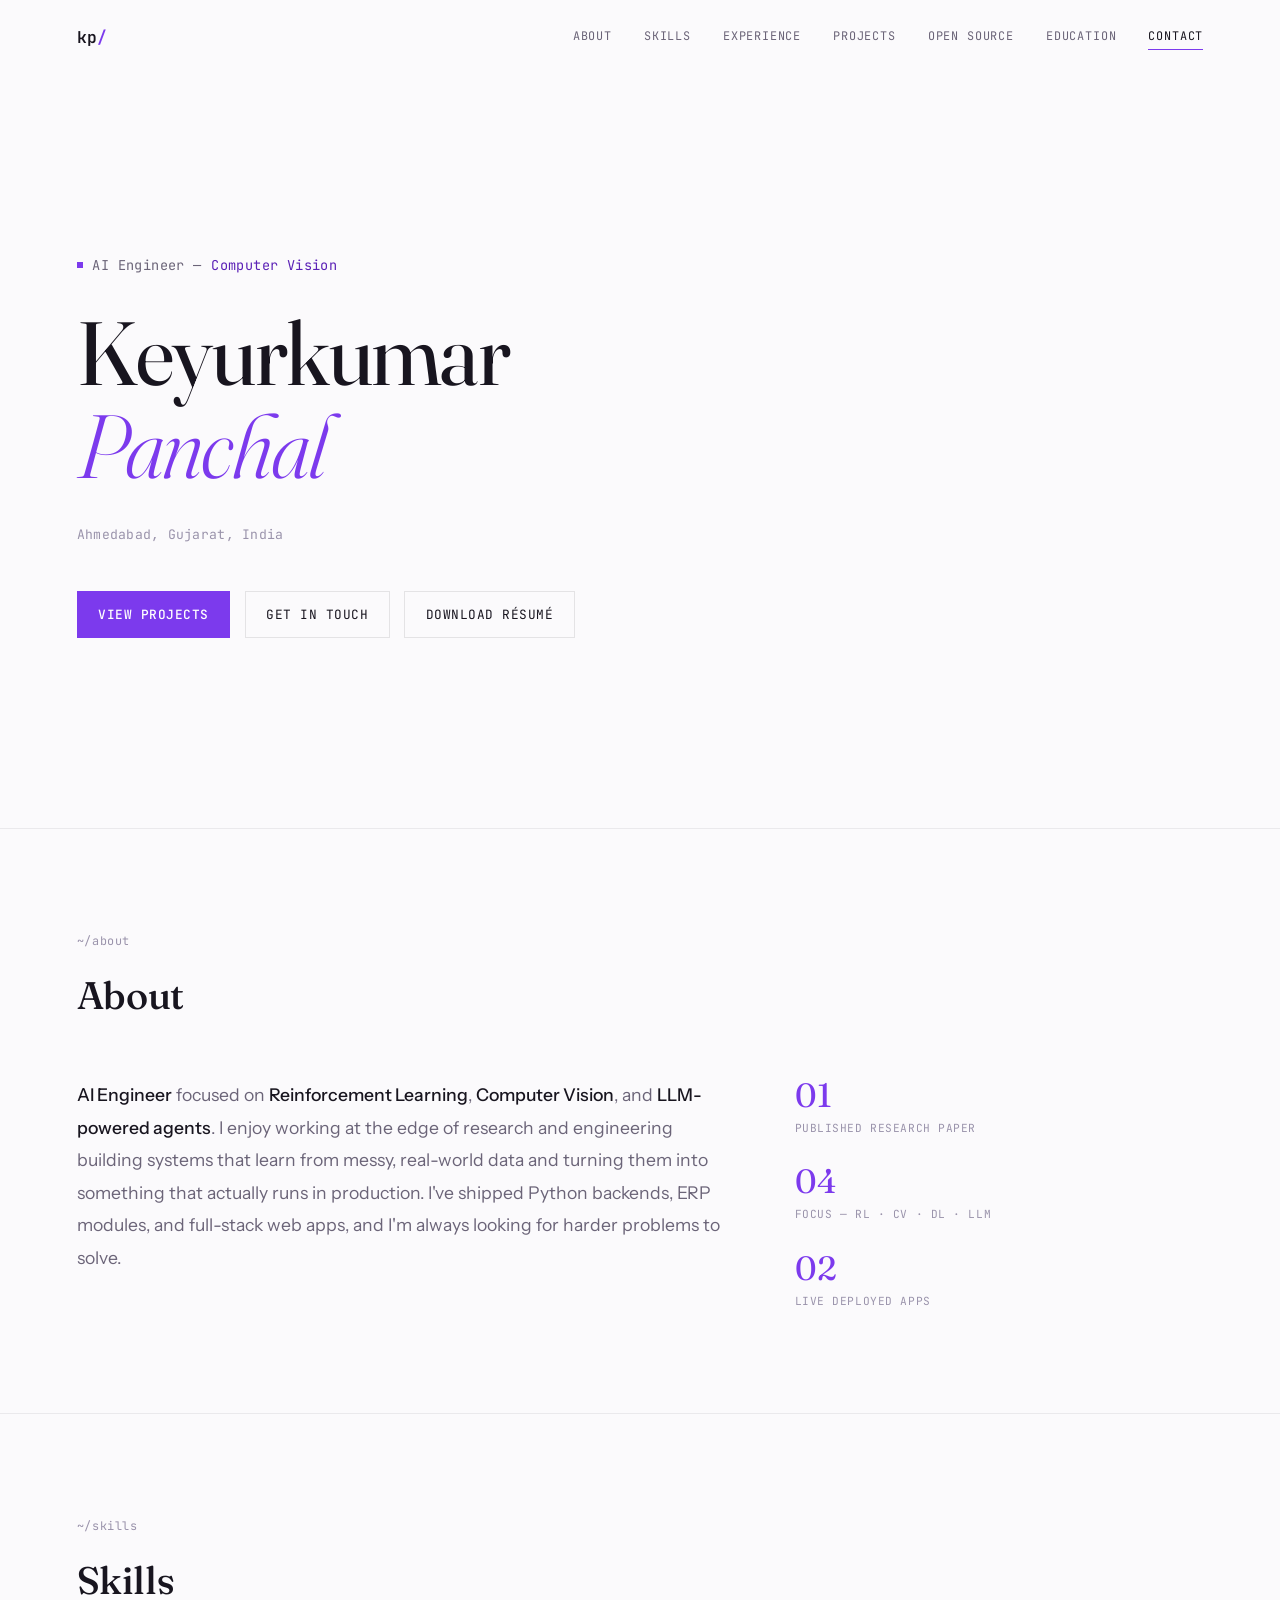
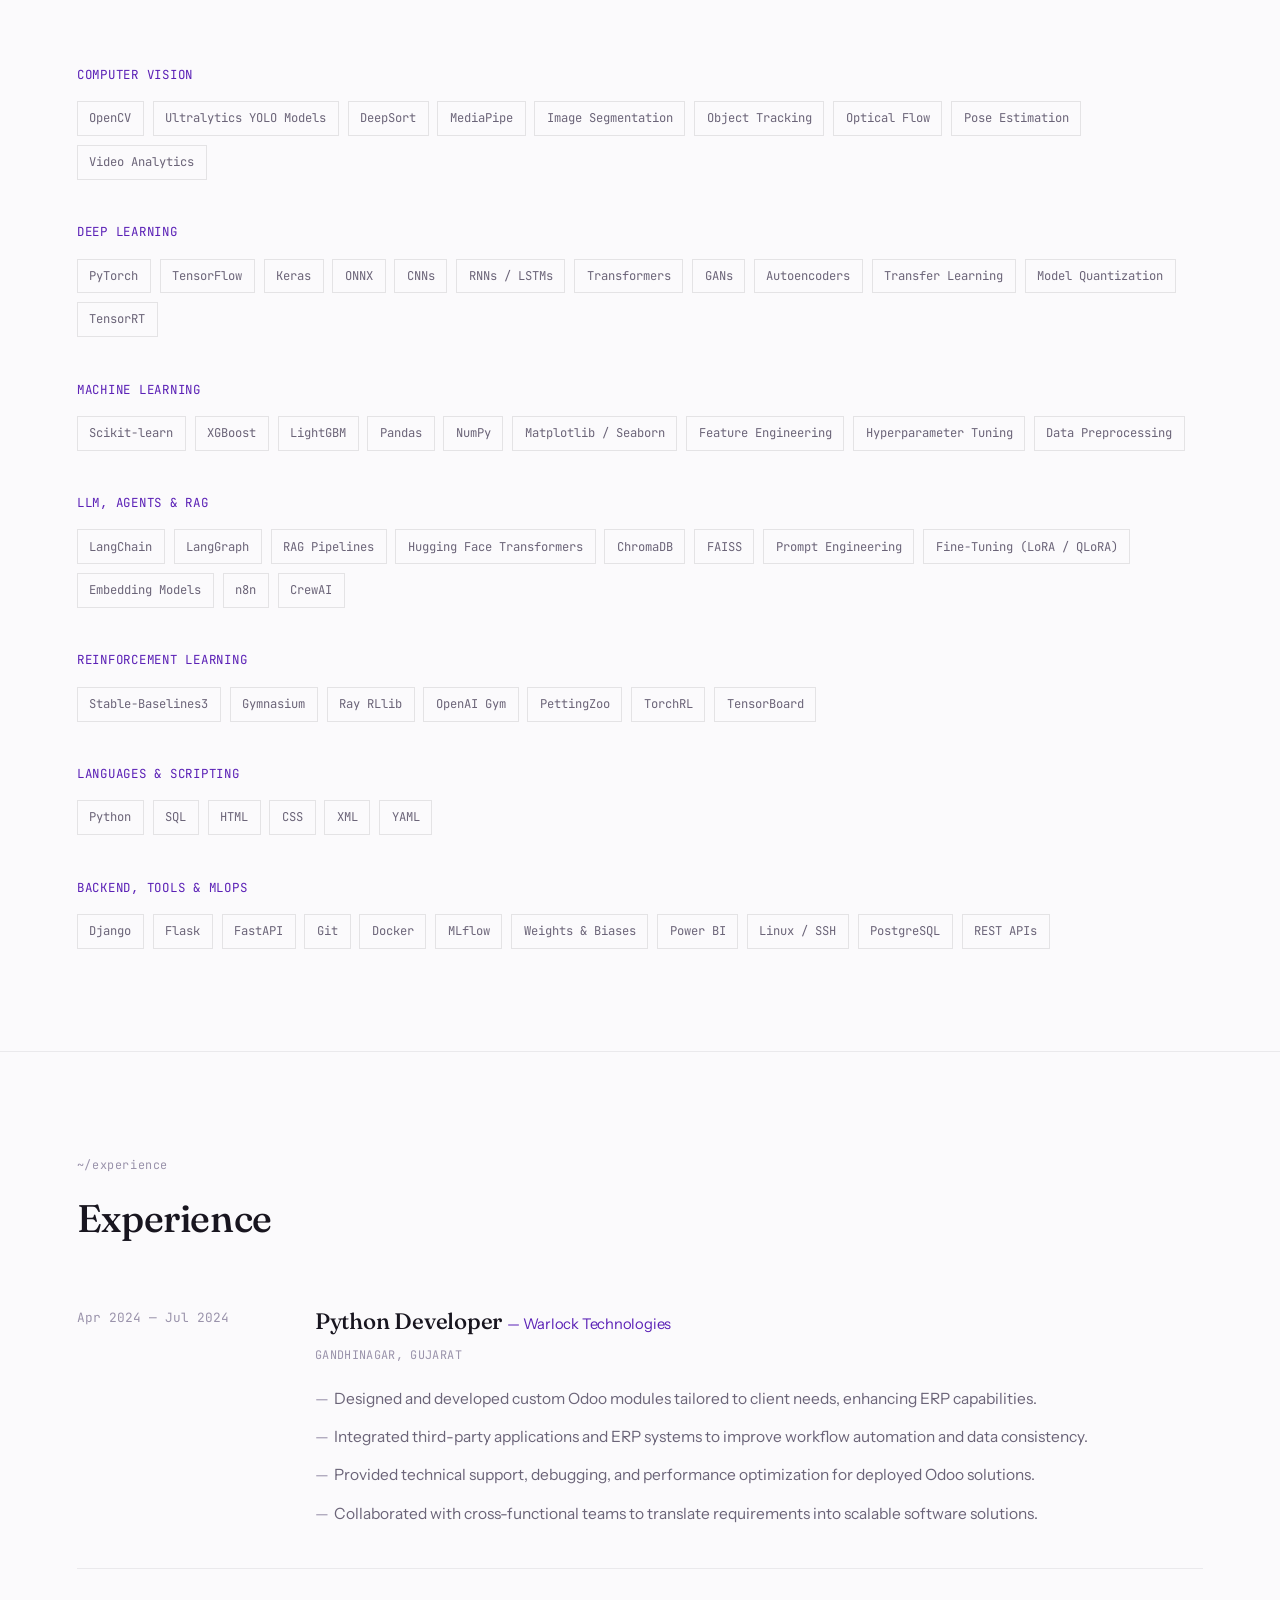
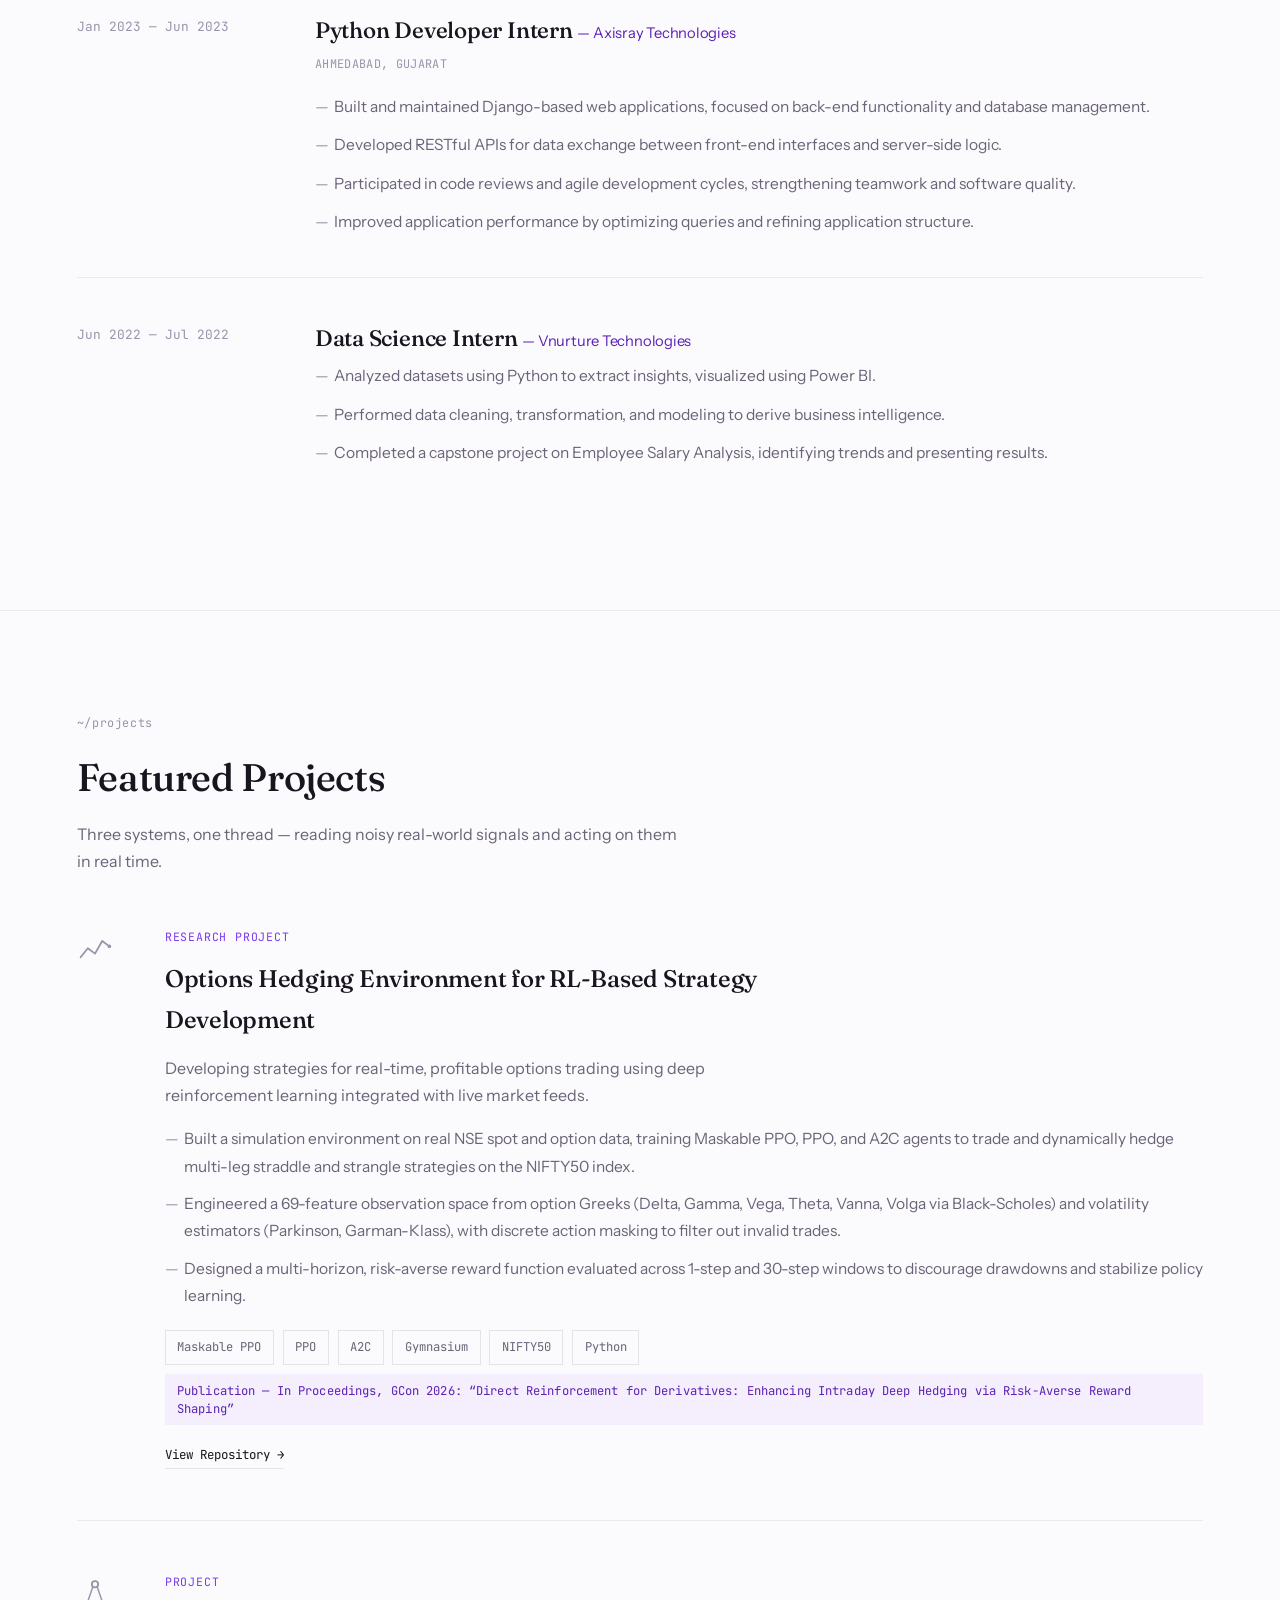
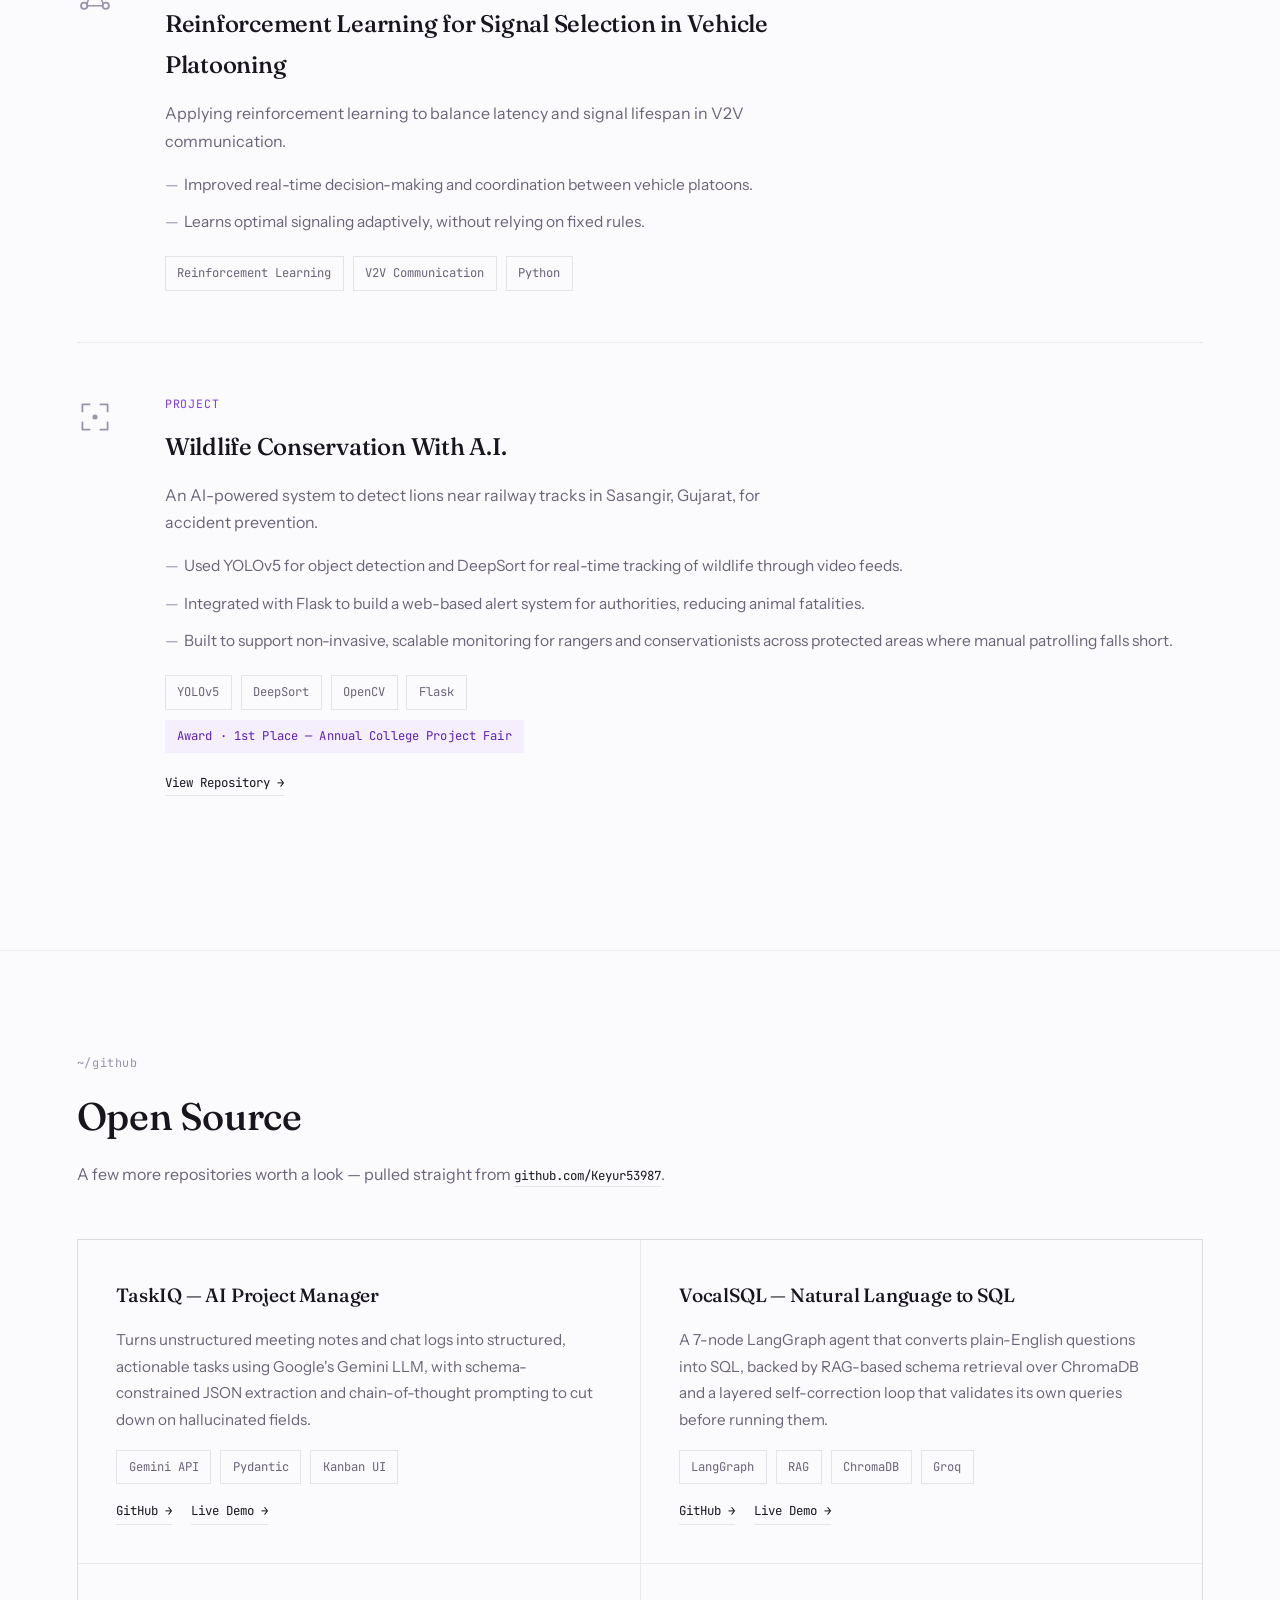
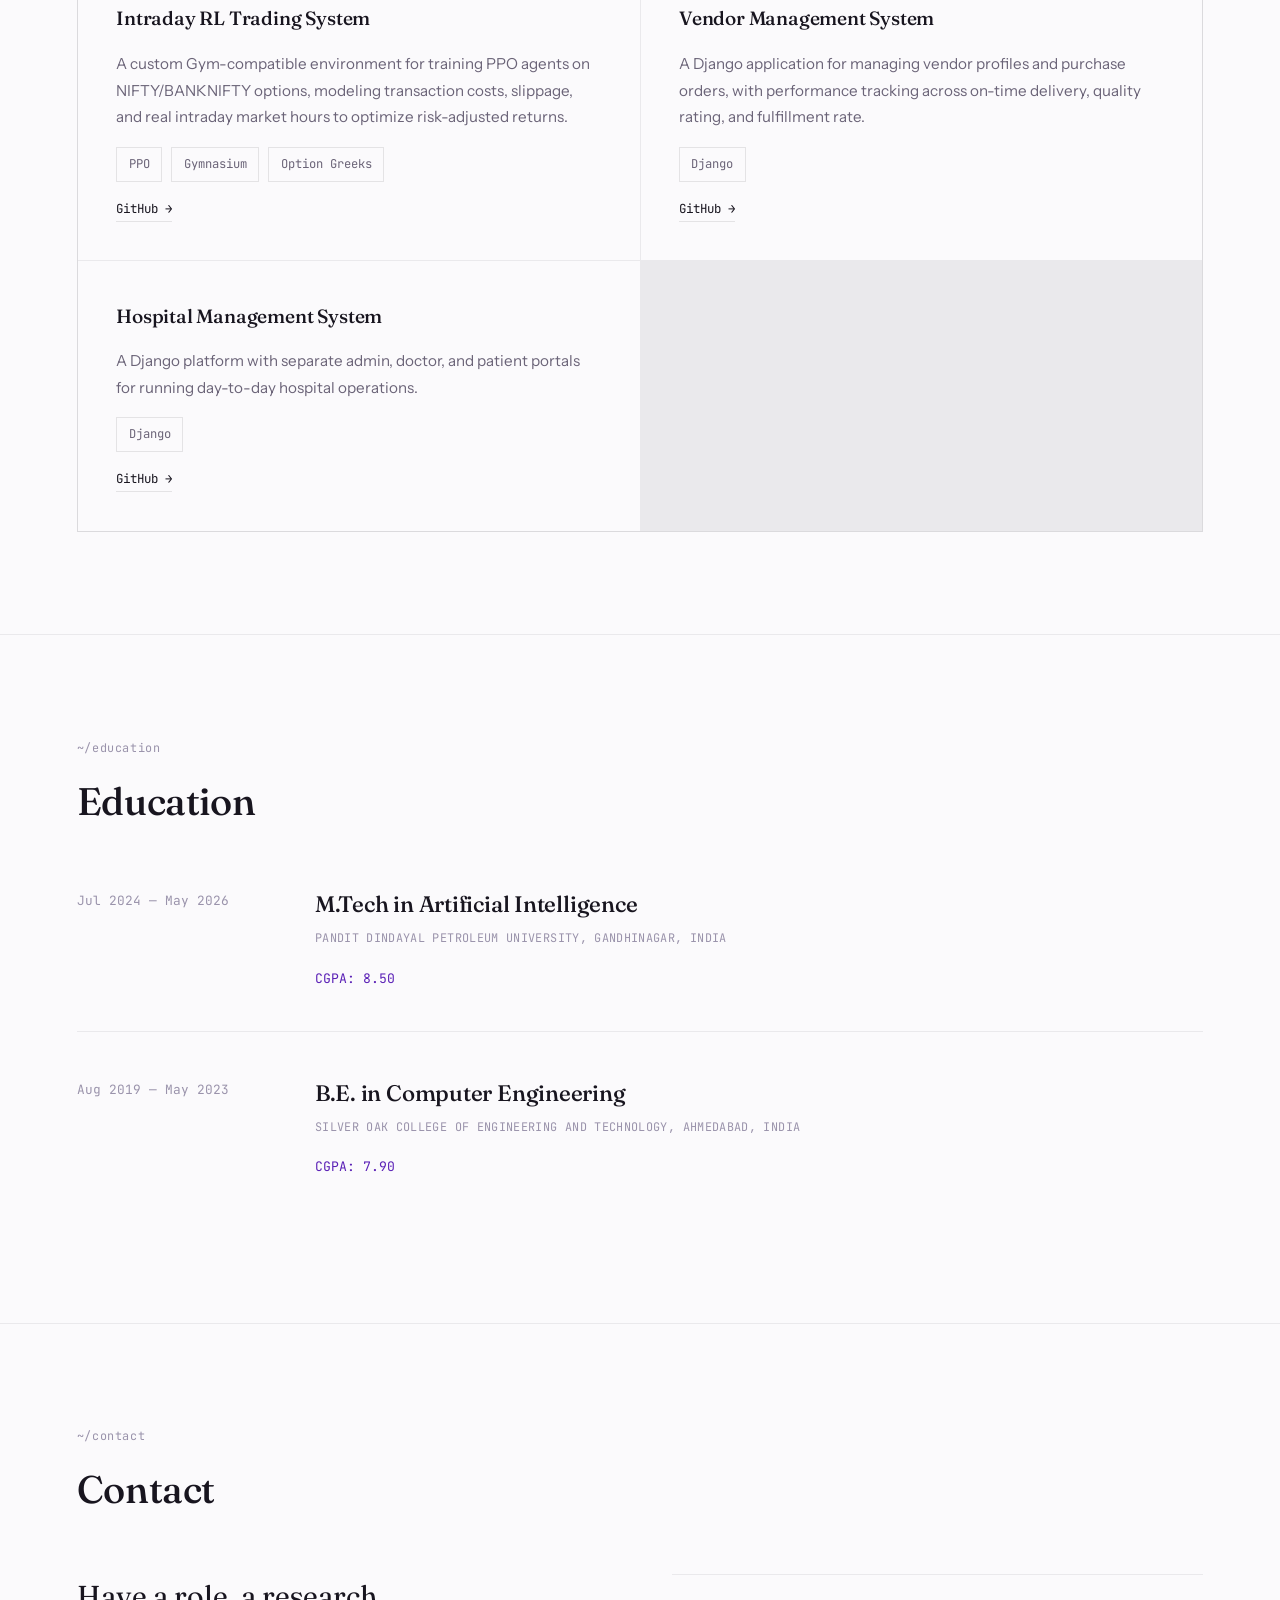
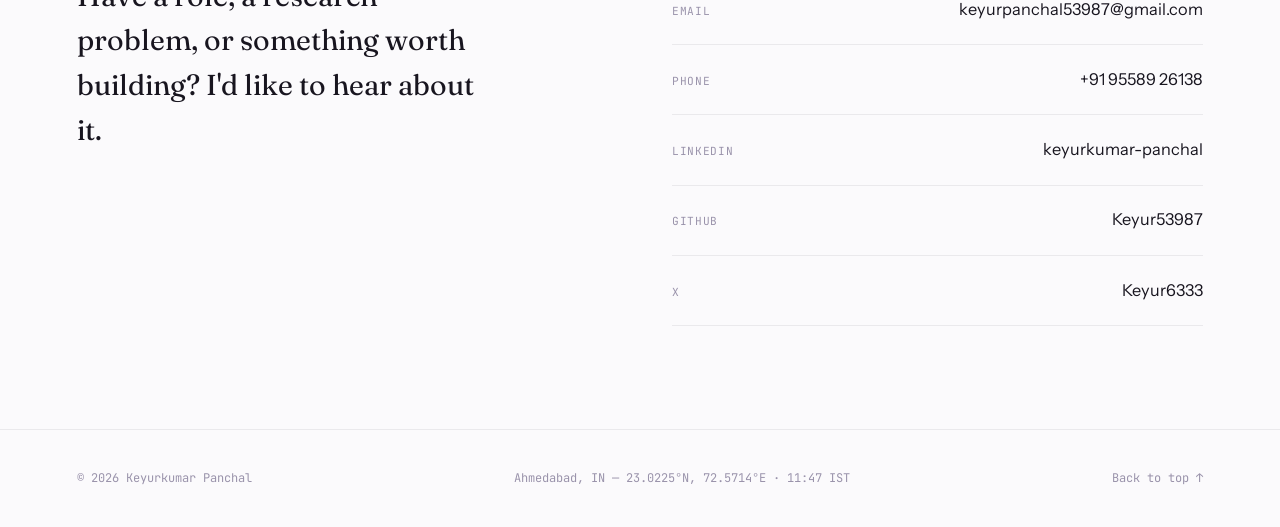
==== commit ce12de83: "Add X link for user Keyur6333 in index.html" ====
--- a/index.html
+++ b/index.html
@@ -778,6 +778,10 @@
           <span class="cl-label">GitHub</span>
           <span class="cl-value">Keyur53987</span>
         </a>
+        <a href="https://x.com/Keyur6333" target="_blank" rel="noopener noreferrer">
+          <span class="cl-label">X</span>
+          <span class="cl-value">Keyur6333</span>
+        </a>
       </div>
     </div>
   </section>
@@ -877,4 +881,4 @@
 })();
 </script>
 </body>
-</html>+</html>
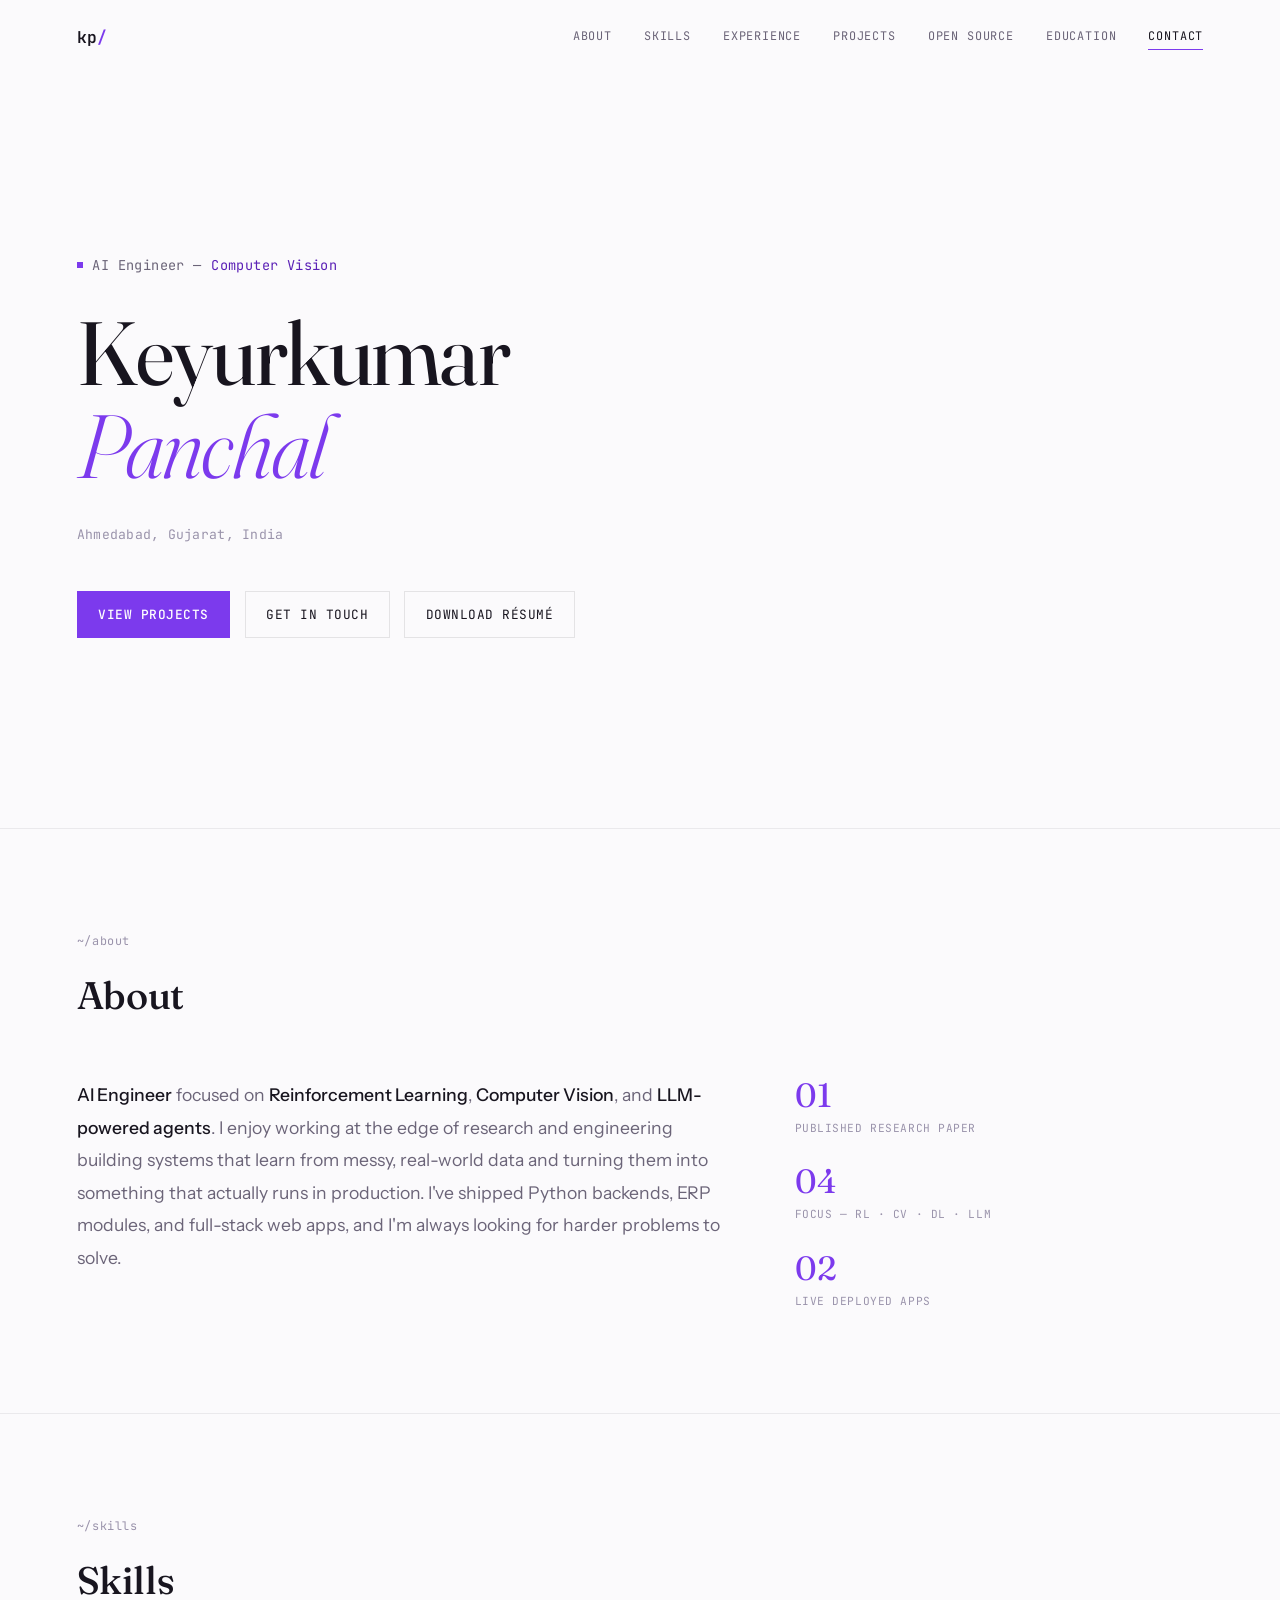
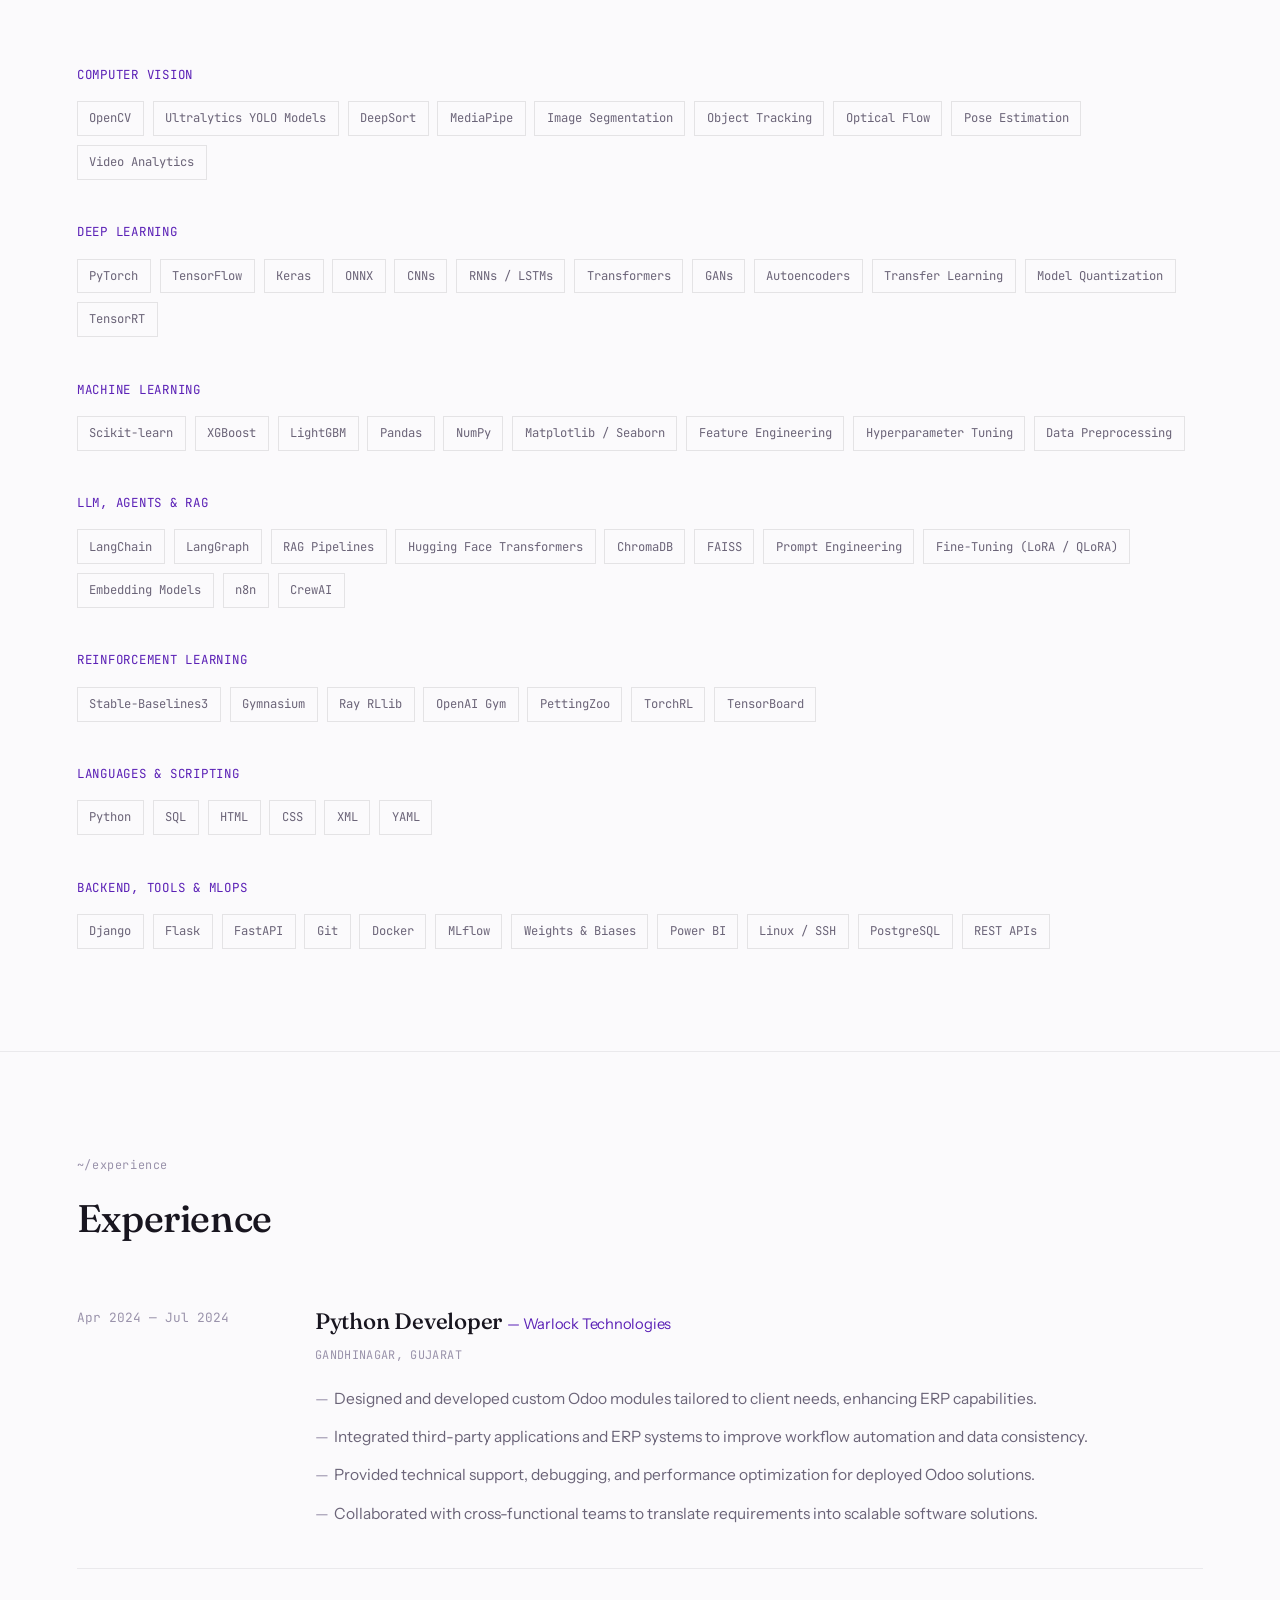
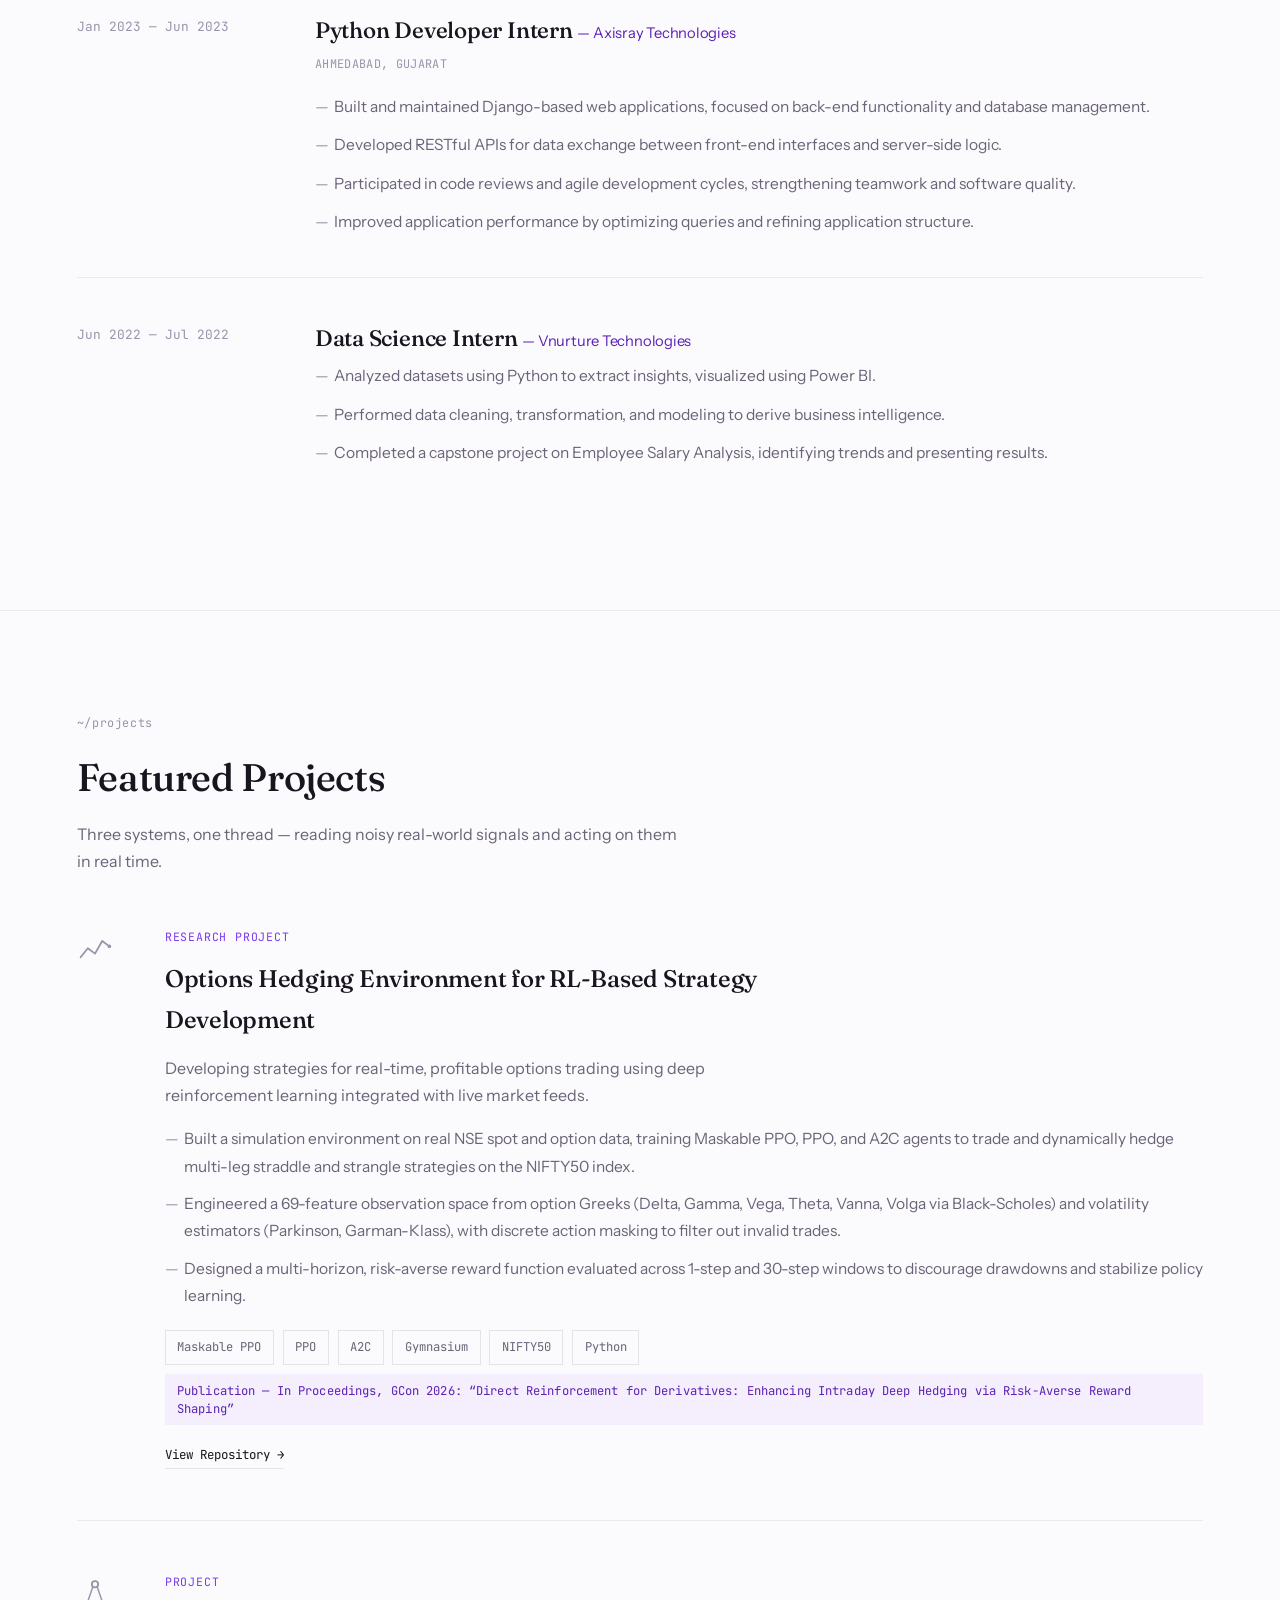
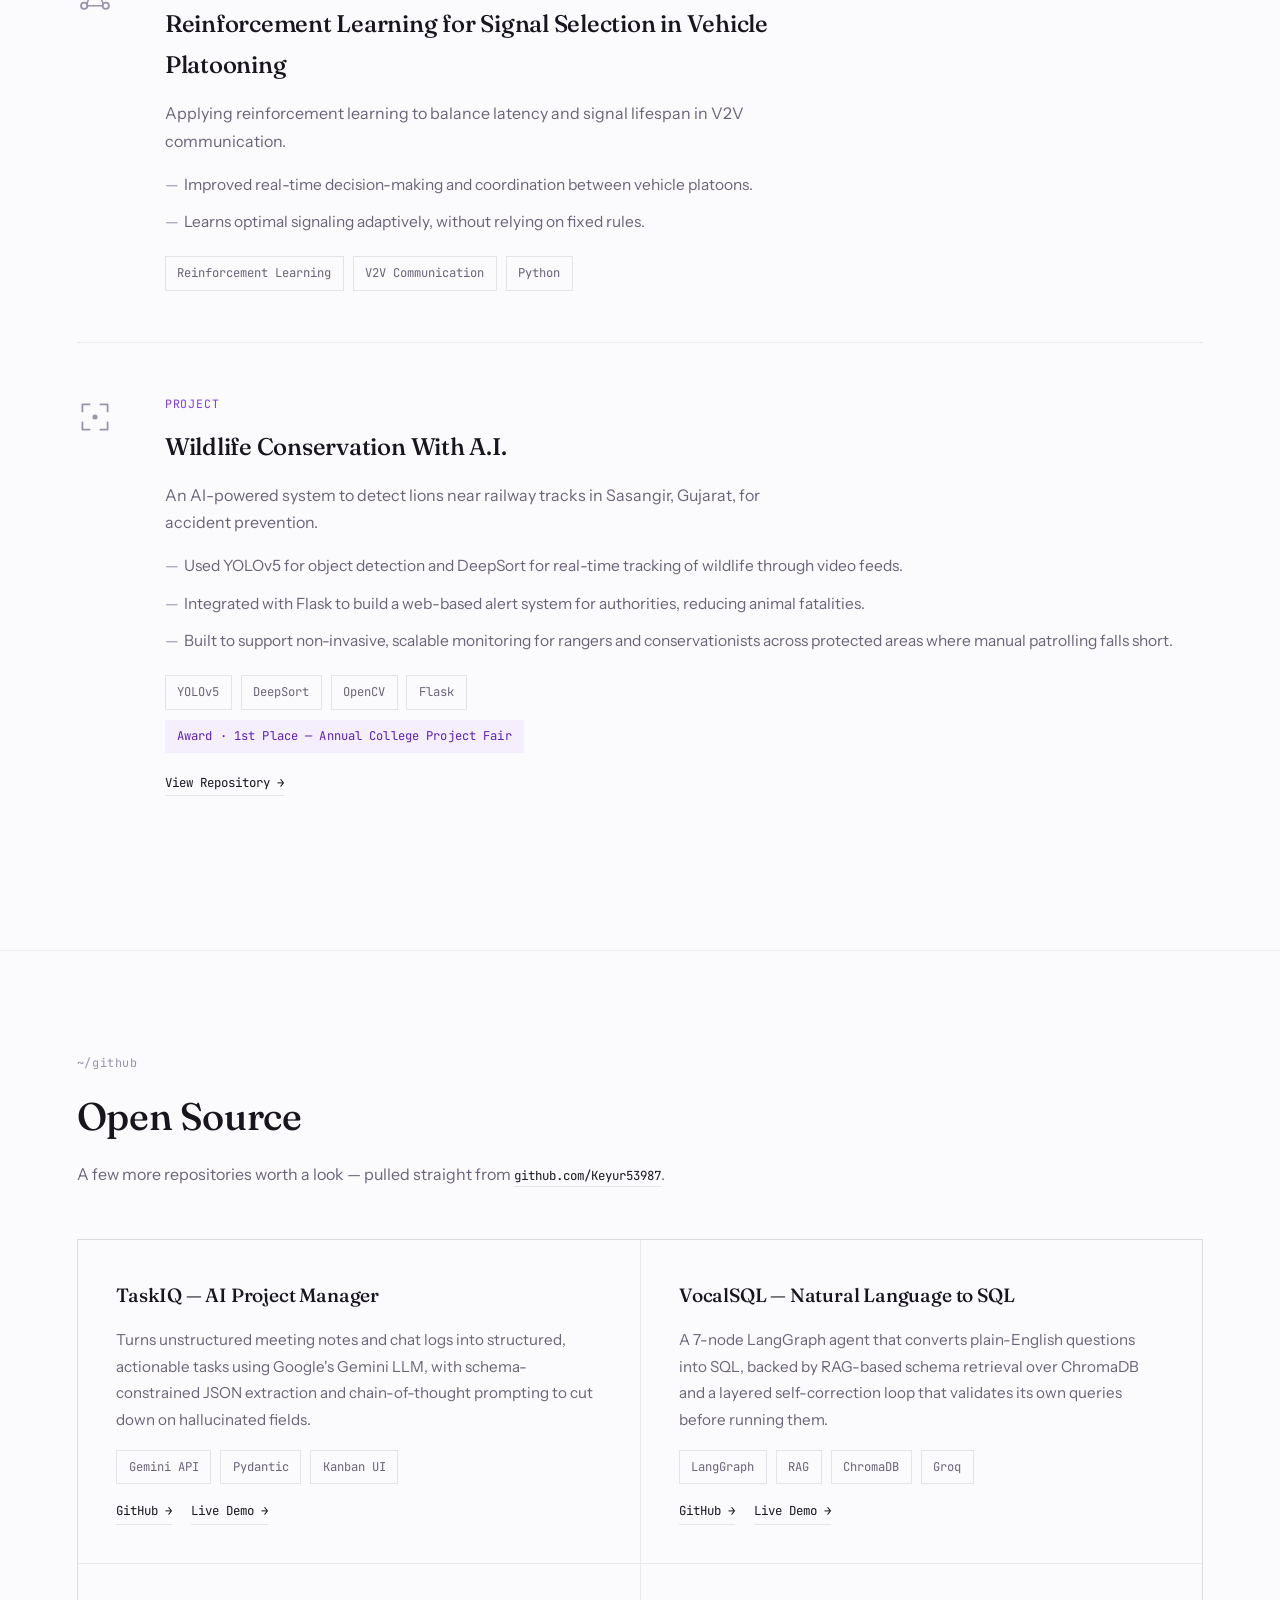
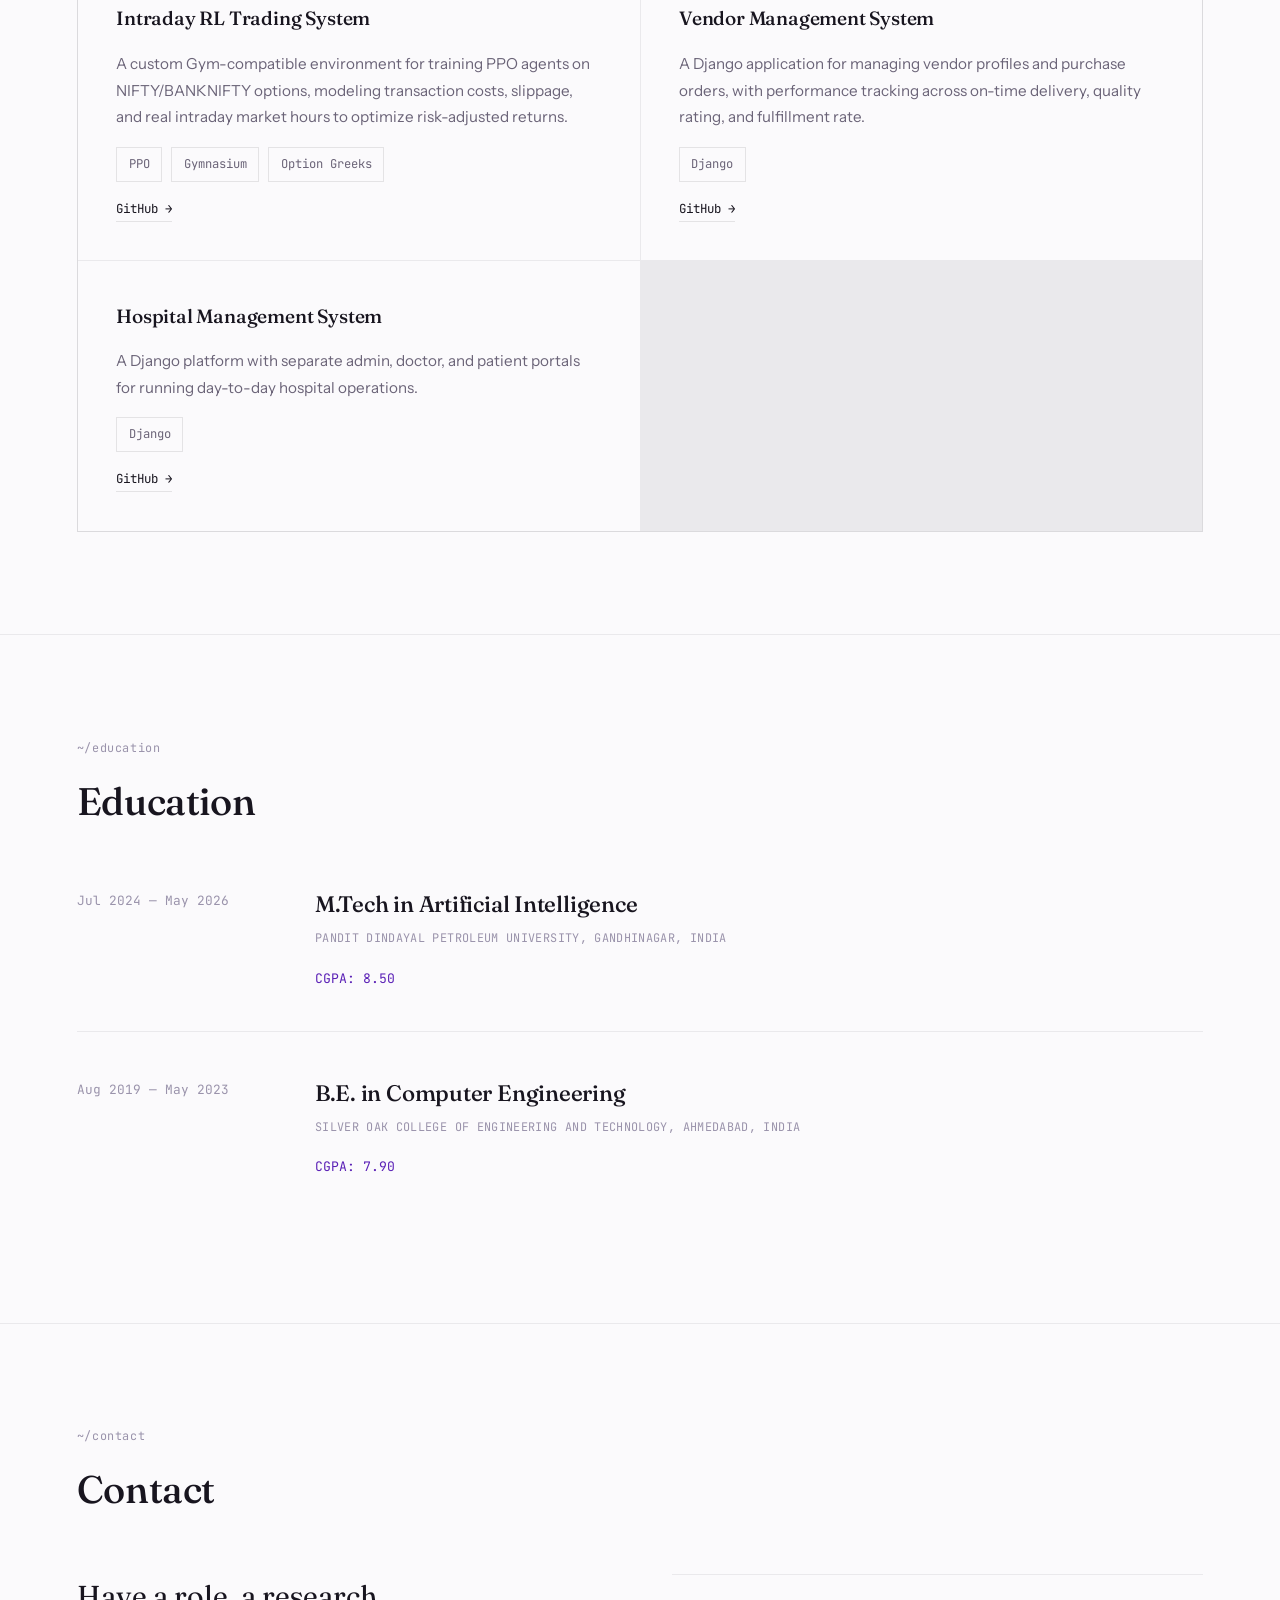
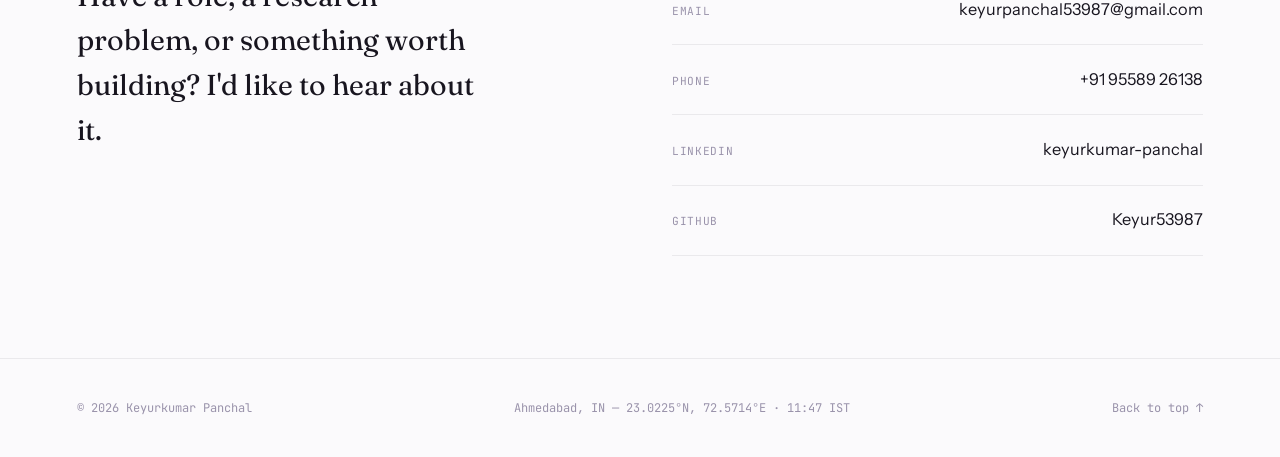
==== commit 23ad3108: "Revert "Add X link for user Keyur6333 in index.html"" ====
--- a/index.html
+++ b/index.html
@@ -778,10 +778,6 @@
           <span class="cl-label">GitHub</span>
           <span class="cl-value">Keyur53987</span>
         </a>
-        <a href="https://x.com/Keyur6333" target="_blank" rel="noopener noreferrer">
-          <span class="cl-label">X</span>
-          <span class="cl-value">Keyur6333</span>
-        </a>
       </div>
     </div>
   </section>
@@ -881,4 +877,4 @@
 })();
 </script>
 </body>
-</html>
+</html>
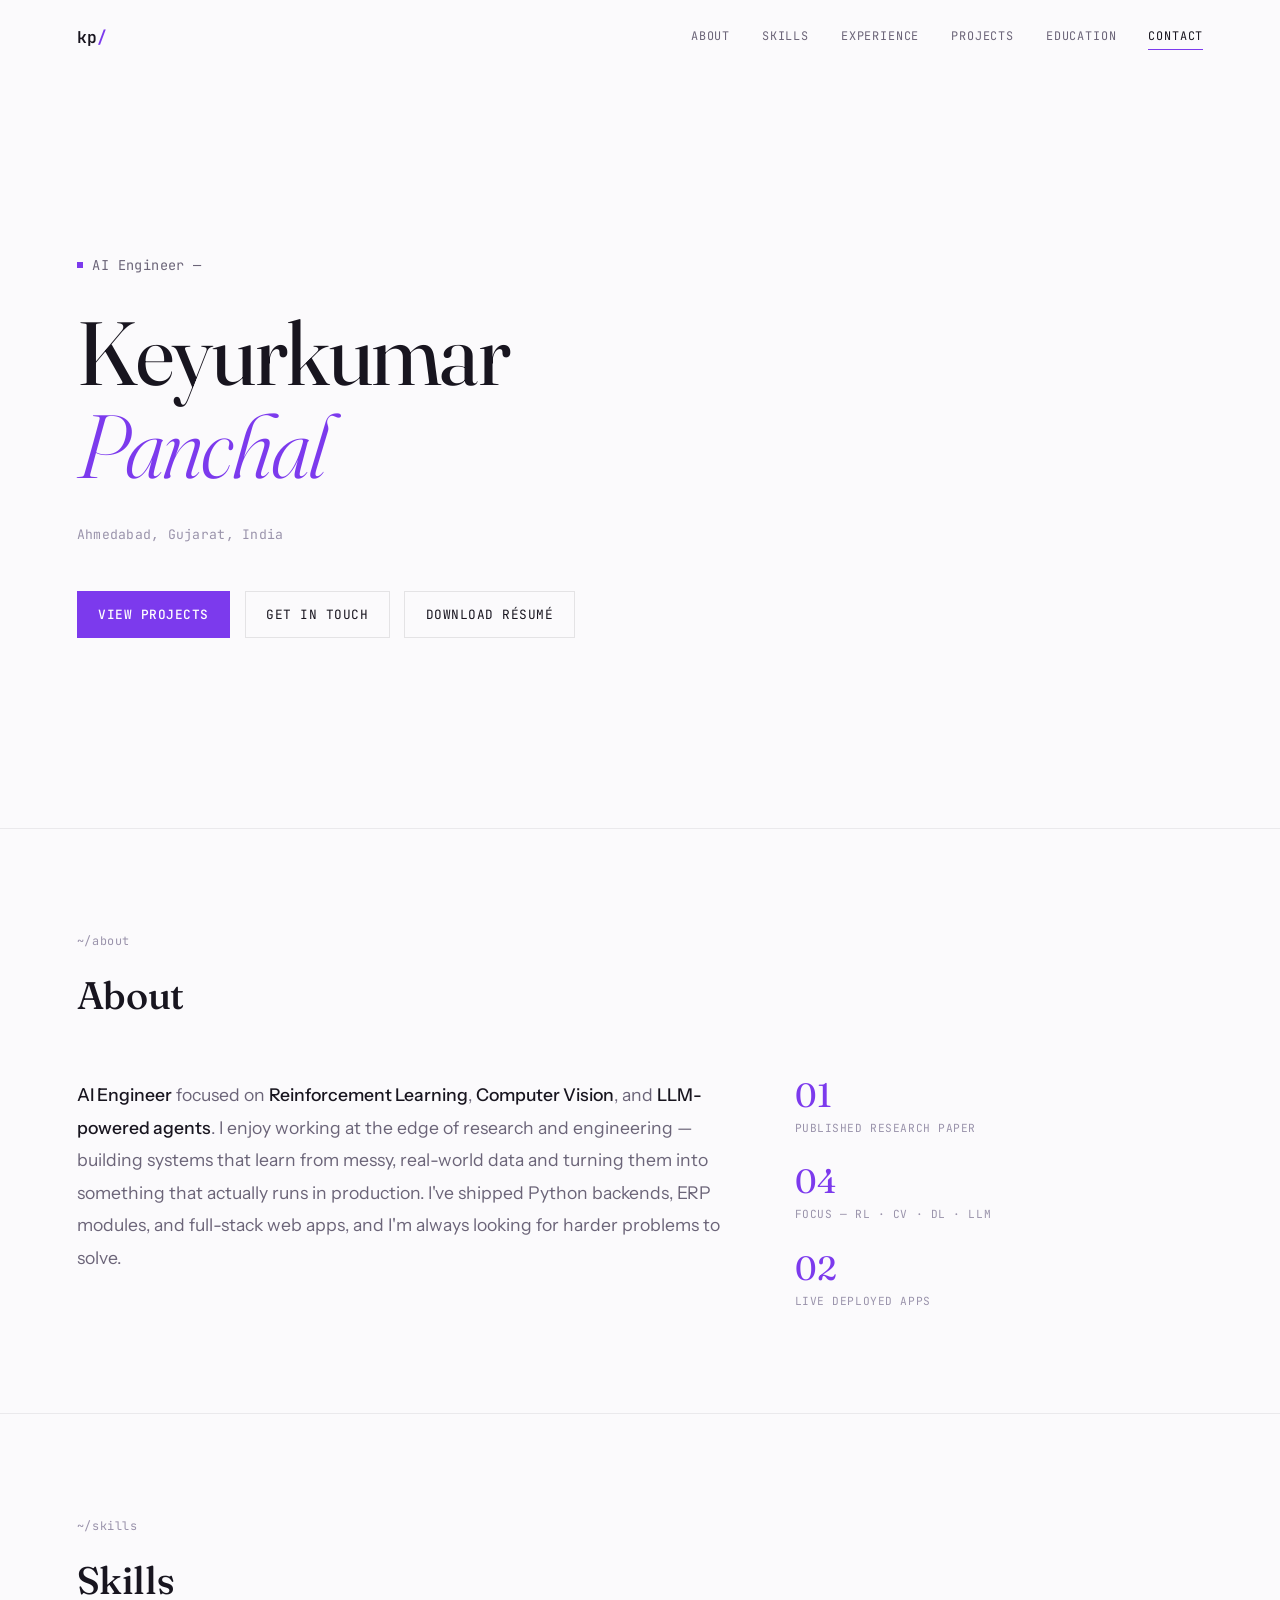
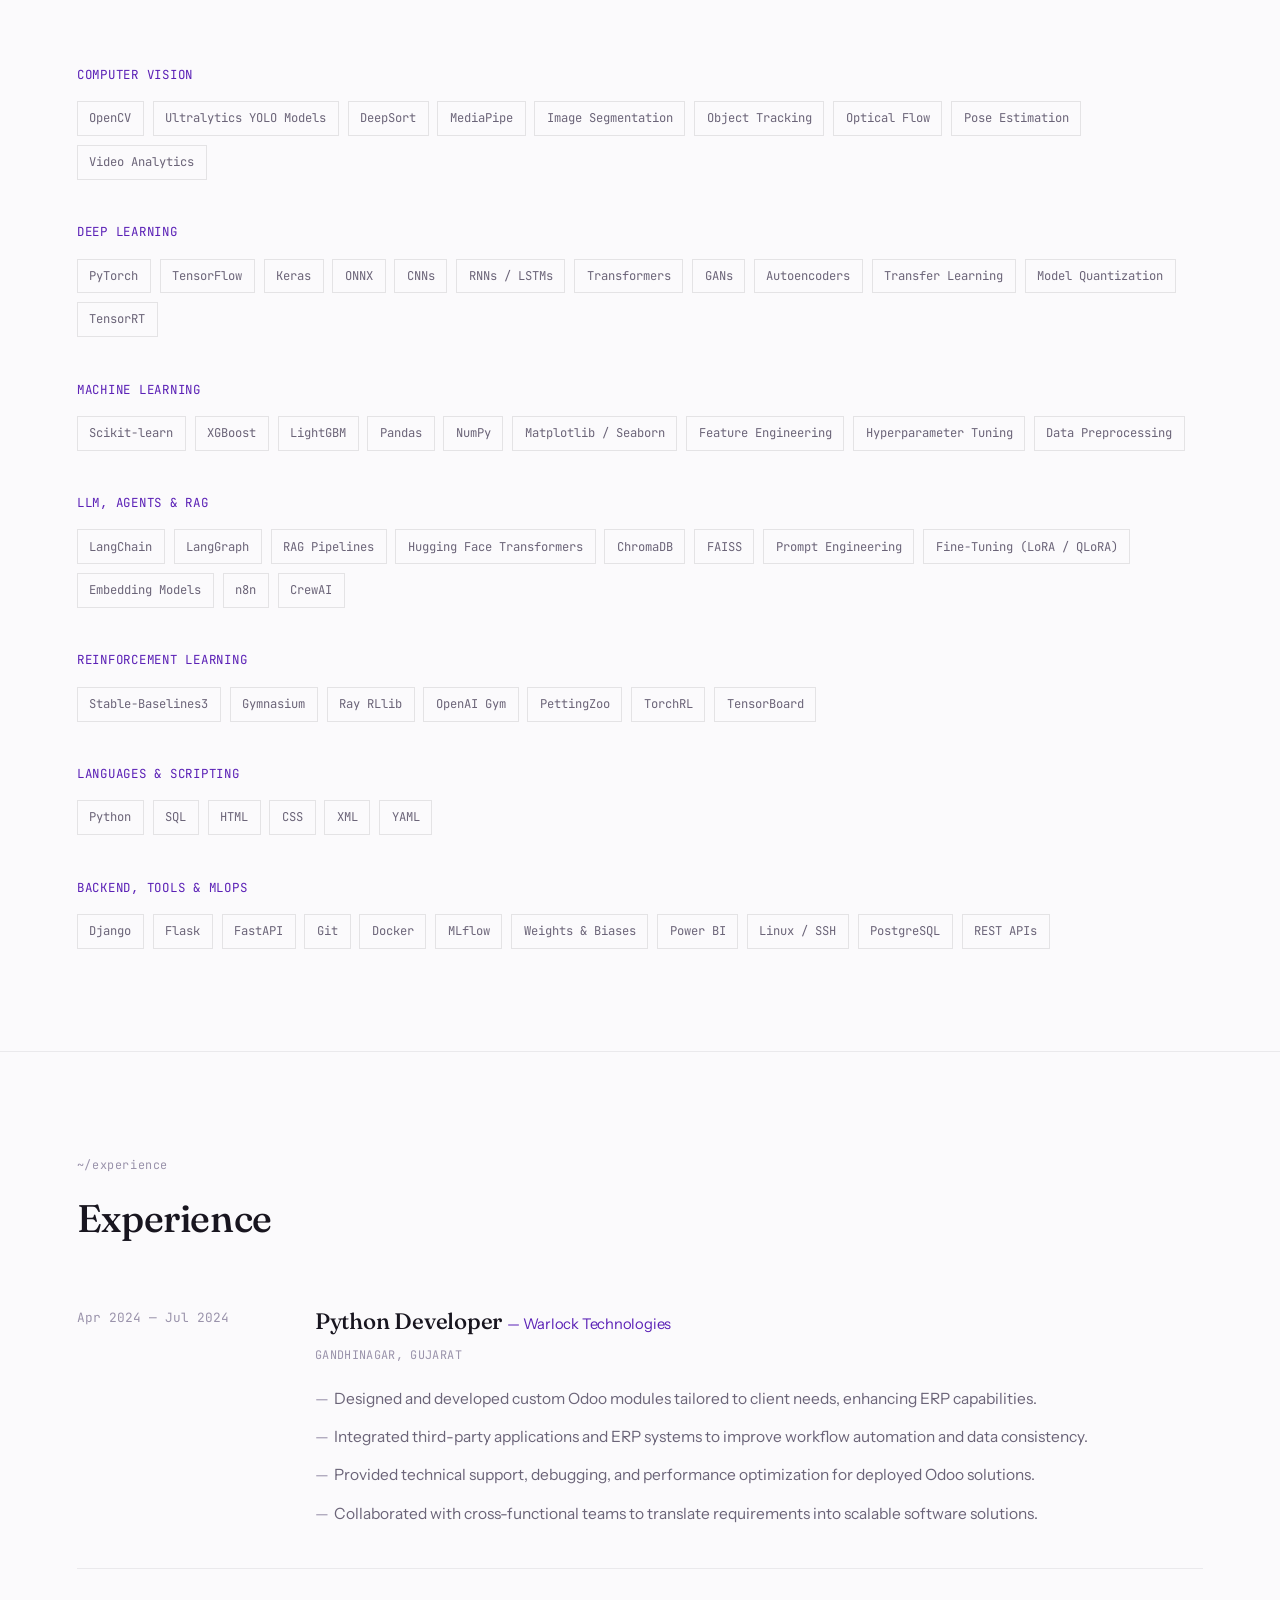
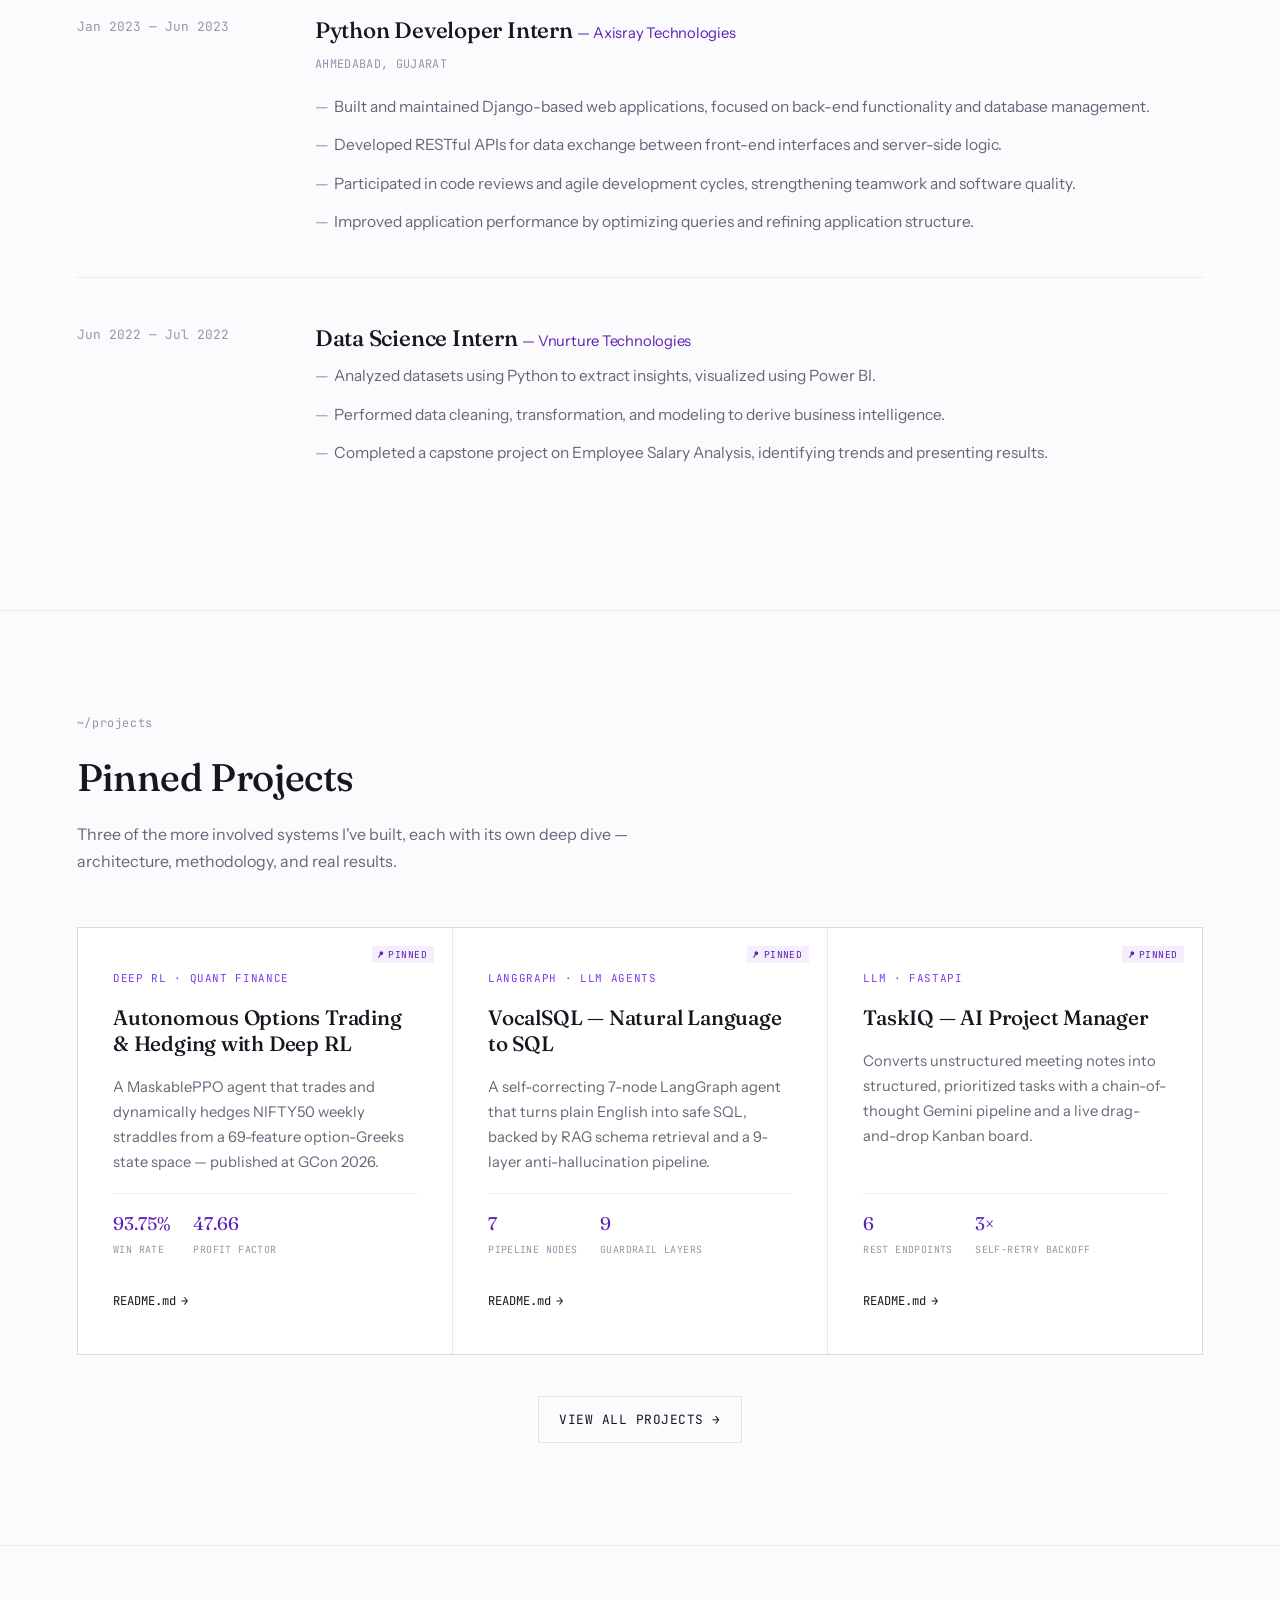
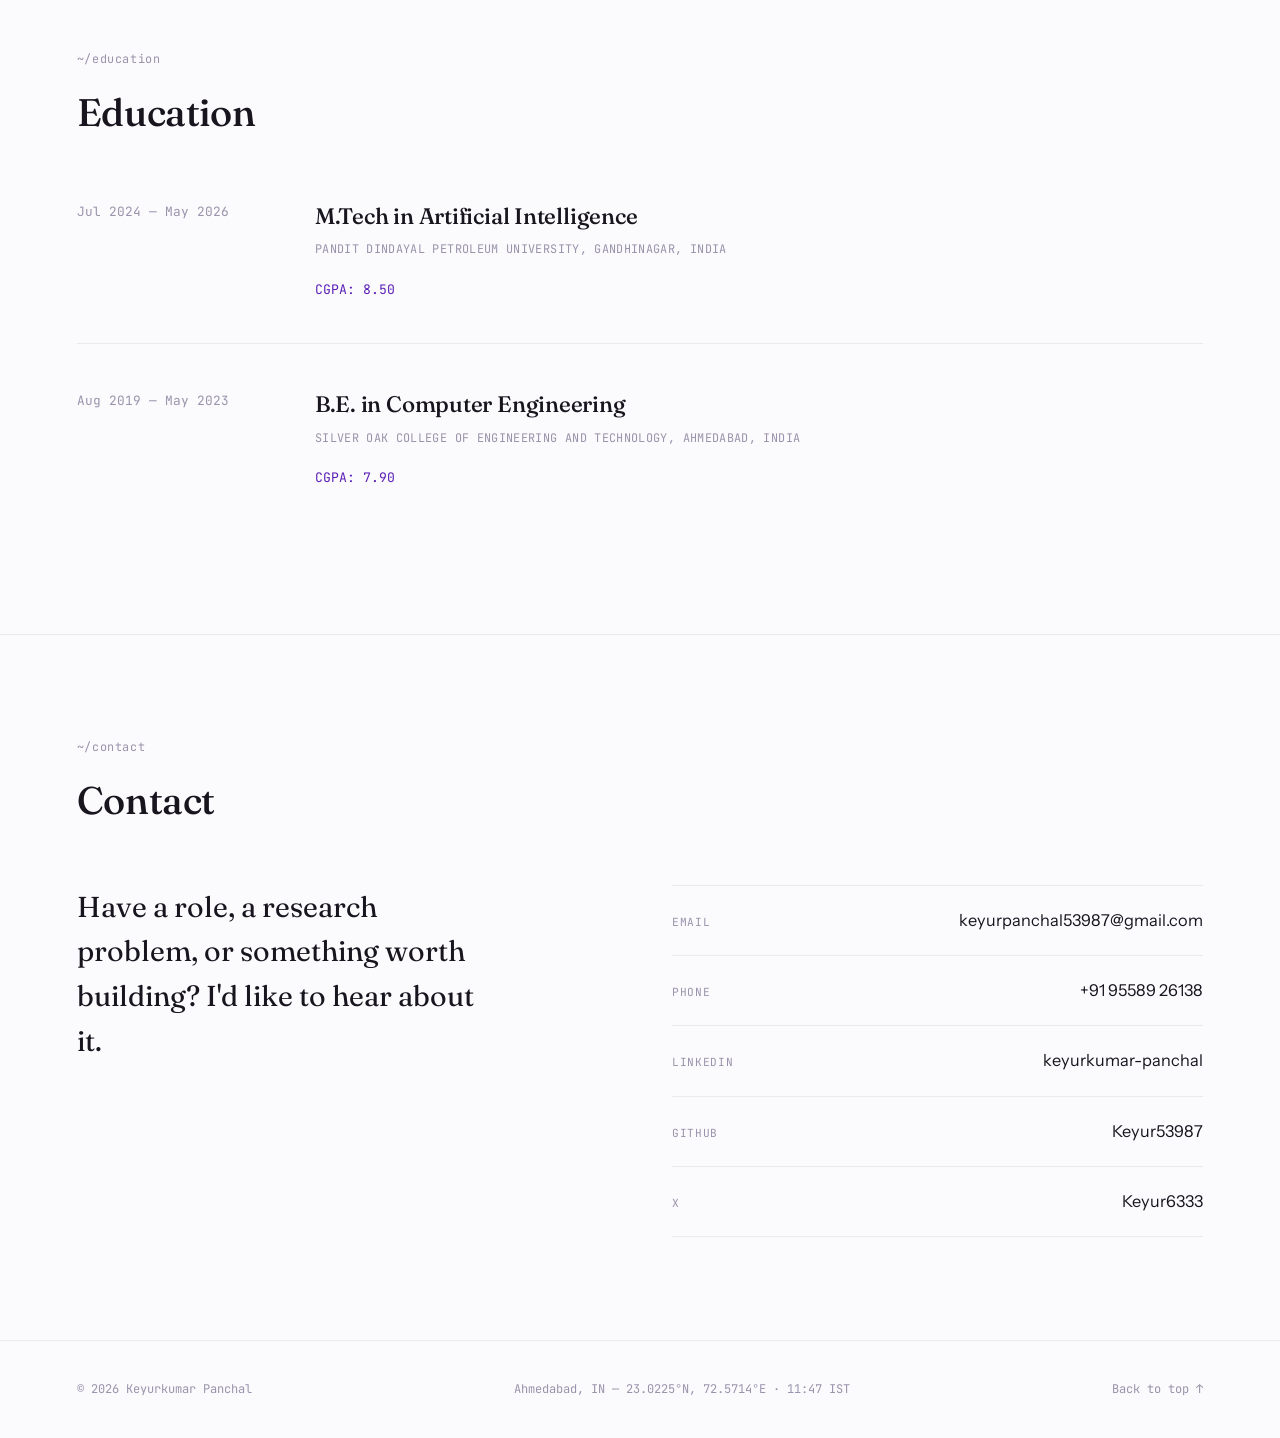
==== commit a24647cb: "feat: add project documentation, portfolio navigation, and styling assets" ====
--- a/index.html
+++ b/index.html
@@ -13,339 +13,7 @@
 <link rel="preconnect" href="https://fonts.googleapis.com">
 <link rel="preconnect" href="https://fonts.gstatic.com" crossorigin>
 <link href="https://fonts.googleapis.com/css2?family=Fraunces:ital,wght@0,300;0,400;0,500;0,600;1,400;1,500&amp;family=Instrument+Sans:ital,wght@0,400;0,500;0,600;0,700;1,400&amp;family=JetBrains+Mono:wght@300;400;500;600&amp;display=swap" rel="stylesheet">
-
-<style>
-  /* ============================================================
-     TOKENS — light, one accent, restrained
-     ============================================================ */
-  :root{
-    --bg: #fbfafc;
-    --surface: #ffffff;
-    --ink: #18151f;
-    --ink-soft: #6b6478;
-    --ink-faint: #9a93ab;
-    --line: rgba(24,21,31,0.10);
-    --line-soft: rgba(24,21,31,0.07);
-    --purple: #7c3aed;
-    --purple-deep: #5b21b6;
-    --purple-wash: #f4eefd;
-
-    --serif: 'Fraunces', Georgia, serif;
-    --sans: 'Instrument Sans', system-ui, -apple-system, sans-serif;
-    --mono: 'JetBrains Mono', ui-monospace, 'Courier New', monospace;
-
-    --ease: cubic-bezier(.16,.8,.3,1);
-    --edge: 6vw;
-  }
-
-  /* ============================================================
-     RESET + BASE
-     ============================================================ */
-  *,*::before,*::after{ box-sizing:border-box; margin:0; padding:0; }
-  html{ scroll-behavior:smooth; }
-  body{
-    background:var(--bg);
-    color:var(--ink);
-    font-family:var(--sans);
-    font-size:16px;
-    line-height:1.7;
-    -webkit-font-smoothing:antialiased;
-  }
-  img,svg{ display:block; max-width:100%; }
-  a{ color:inherit; }
-  ul{ list-style:none; }
-  h1,h2,h3{ font-weight:500; letter-spacing:-0.01em; }
-  ::selection{ background:var(--purple); color:#fff; }
-
-  ::-webkit-scrollbar{ width:10px; }
-  ::-webkit-scrollbar-track{ background:var(--bg); }
-  ::-webkit-scrollbar-thumb{ background:#d9d2ea; border:2px solid var(--bg); }
-  ::-webkit-scrollbar-thumb:hover{ background:var(--purple); }
-
-  a:focus-visible, button:focus-visible{
-    outline:2px solid var(--purple);
-    outline-offset:3px;
-  }
-
-  .skip-link{
-    position:absolute; left:-9999px; top:0;
-    background:var(--purple); color:#fff;
-    padding:0.9em 1.4em; font-family:var(--mono); font-size:0.85rem;
-    z-index:999;
-  }
-  .skip-link:focus{ left:1rem; top:1rem; }
-
-  .scroll-progress{
-    position:fixed; top:0; left:0; height:2px; width:0%;
-    background:var(--purple); z-index:300;
-    transition:width .08s linear;
-  }
-
-  /* ============================================================
-     NAV
-     ============================================================ */
-  .nav{
-    position:fixed; top:0; left:0; right:0; z-index:200;
-    display:flex; align-items:center; justify-content:space-between;
-    padding:1.5rem var(--edge);
-    border-bottom:1px solid transparent;
-    transition:background .35s var(--ease), border-color .35s var(--ease);
-  }
-  .nav.scrolled{
-    background:rgba(251,250,252,0.88);
-    backdrop-filter:blur(10px);
-    -webkit-backdrop-filter:blur(10px);
-    border-bottom-color:var(--line);
-  }
-  .nav-mark{
-    font-family:var(--mono); font-weight:600; font-size:1.02rem;
-    text-decoration:none; letter-spacing:0.01em;
-  }
-  .nav-mark span{ color:var(--purple); }
-
-  .nav-links{ display:flex; align-items:center; gap:2rem; }
-  .nav-links a{
-    font-family:var(--mono); font-size:0.74rem; text-transform:uppercase;
-    letter-spacing:0.07em; color:var(--ink-soft); text-decoration:none;
-    position:relative; padding-bottom:4px; transition:color .25s var(--ease);
-  }
-  .nav-links a::after{
-    content:""; position:absolute; left:0; bottom:0; height:1px; width:0;
-    background:var(--purple); transition:width .3s var(--ease);
-  }
-  .nav-links a:hover, .nav-links a.active{ color:var(--ink); }
-  .nav-links a:hover::after, .nav-links a.active::after{ width:100%; }
-
-  .nav-toggle{
-    display:none; flex-direction:column; justify-content:center; gap:5px;
-    width:34px; height:34px; background:none; border:none; cursor:pointer;
-    z-index:210;
-  }
-  .nav-toggle span{
-    display:block; height:1px; background:var(--ink); width:100%;
-    transition:transform .3s var(--ease), opacity .3s var(--ease);
-  }
-  .nav-toggle.active span:nth-child(1){ transform:translateY(6px) rotate(45deg); }
-  .nav-toggle.active span:nth-child(2){ opacity:0; }
-  .nav-toggle.active span:nth-child(3){ transform:translateY(-6px) rotate(-45deg); }
-
-  /* ============================================================
-     HERO — quiet, typographic, no background noise
-     ============================================================ */
-  .hero{
-    min-height:92vh;
-    display:flex; flex-direction:column; justify-content:center;
-    padding:9rem var(--edge) 5rem;
-  }
-  .hero-role{
-    display:flex; align-items:center; gap:0.7em;
-    font-family:var(--mono); font-size:0.85rem; color:var(--ink-soft);
-    letter-spacing:0.03em; margin-bottom:1.8rem;
-  }
-  .hero-role::before{ content:""; width:6px; height:6px; background:var(--purple); flex:none; }
-  #role-rotator{ color:var(--purple-deep); transition:opacity .3s ease; }
-
-  .hero-title{
-    font-family:var(--serif); font-weight:400;
-    font-size:clamp(2.6rem, 7.4vw, 5.6rem);
-    line-height:1.04; letter-spacing:-0.02em;
-    margin-bottom:2rem; max-width:16ch;
-  }
-  .hero-title em{ font-style:italic; font-weight:300; color:var(--purple); }
-
-  .hero-desc{
-    font-size:clamp(1.05rem,1.7vw,1.25rem);
-    color:var(--ink-soft); max-width:620px; margin-bottom:1.6rem;
-    font-weight:400;
-  }
-  .hero-location{
-    font-family:var(--mono); font-size:0.82rem; color:var(--ink-faint);
-    margin-bottom:2.8rem; letter-spacing:0.02em;
-  }
-
-  .hero-cta{ display:flex; gap:0.9rem; flex-wrap:wrap; }
-  .btn{
-    font-family:var(--mono); font-size:0.8rem; text-transform:uppercase;
-    letter-spacing:0.04em; padding:0.9em 1.6em;
-    border:1px solid var(--line); text-decoration:none;
-    color:var(--ink); display:inline-flex; align-items:center; gap:0.6em;
-    transition:all .25s var(--ease); background:transparent;
-  }
-  .btn-primary{ background:var(--purple); border-color:var(--purple); color:#fff; font-weight:500; }
-  .btn-primary:hover{ background:var(--purple-deep); border-color:var(--purple-deep); }
-  .btn-ghost:hover{ border-color:var(--purple); color:var(--purple-deep); }
-
-  /* ============================================================
-     SECTIONS — shared, generous
-     ============================================================ */
-  .section{ padding:clamp(4.5rem,8vw,7rem) var(--edge); }
-  .section + .section, .hero + .section{ border-top:1px solid var(--line-soft); }
-  .section-head{ margin-bottom:3.2rem; max-width:760px; }
-  .section-path{
-    font-family:var(--mono); font-size:0.74rem; color:var(--ink-faint);
-    letter-spacing:0.05em; margin-bottom:0.7rem;
-  }
-  .section-head h2{ font-family:var(--serif); font-size:clamp(1.8rem,3.2vw,2.4rem); }
-  .section-sub{ color:var(--ink-soft); margin-top:0.7rem; font-size:1rem; max-width:56ch; }
-
-  /* ============================================================
-     ABOUT
-     ============================================================ */
-  .about-grid{ display:grid; grid-template-columns:1.6fr 1fr; gap:4rem; align-items:start; }
-  .about-lead{ font-size:1.1rem; color:var(--ink-soft); line-height:1.85; }
-  .about-lead strong{ color:var(--ink); font-weight:500; }
-  .about-stats{ display:flex; flex-direction:column; gap:1.7rem; }
-  .stat-num{ font-family:var(--serif); font-size:2.1rem; color:var(--purple); display:block; line-height:1; }
-  .stat-label{ font-family:var(--mono); font-size:0.7rem; text-transform:uppercase; color:var(--ink-faint); letter-spacing:0.05em; margin-top:0.4rem; display:block; }
-
-  /* ============================================================
-     CHIPS — one tag system, reused everywhere
-     ============================================================ */
-  .chip{
-    display:inline-block; font-family:var(--mono); font-size:0.76rem;
-    padding:0.5em 0.95em; border:1px solid var(--line); color:var(--ink-soft);
-    transition:all .2s var(--ease);
-  }
-  .chip:hover{ border-color:var(--purple); color:var(--purple-deep); background:var(--purple-wash); }
-  .chip-row{ display:flex; flex-wrap:wrap; gap:0.55rem; }
-
-  .badge{
-    display:inline-flex; align-items:center; gap:0.5em; font-family:var(--mono);
-    font-size:0.76rem; color:var(--purple-deep); background:var(--purple-wash);
-    padding:0.6em 1em; margin-top:0.6rem; letter-spacing:0.01em; line-height:1.5;
-  }
-
-  /* ============================================================
-     SKILLS
-     ============================================================ */
-  .skills-groups{ display:flex; flex-direction:column; gap:2.6rem; }
-  .skills-cat{
-    font-family:var(--mono); font-size:0.78rem; text-transform:uppercase;
-    letter-spacing:0.06em; color:var(--purple-deep); display:block; margin-bottom:1rem;
-  }
-
-  /* ============================================================
-     TIMELINE (experience + education)
-     ============================================================ */
-  .timeline{ display:flex; flex-direction:column; }
-  .timeline-item{
-    display:grid; grid-template-columns:190px 1fr; gap:3rem;
-    padding:2.6rem 0; border-top:1px solid var(--line-soft);
-  }
-  .timeline-item:first-child{ padding-top:0; border-top:none; }
-  .timeline-date{ font-family:var(--mono); font-size:0.8rem; color:var(--ink-faint); padding-top:0.3rem; }
-  .timeline-body h3{ font-family:var(--serif); font-size:1.4rem; margin-bottom:0.3rem; }
-  .timeline-body h3 .co{ font-family:var(--sans); font-size:0.92rem; font-weight:400; color:var(--purple-deep); }
-  .timeline-loc{
-    font-family:var(--mono); font-size:0.74rem; color:var(--ink-faint);
-    margin-bottom:1.2rem; text-transform:uppercase; letter-spacing:0.03em;
-  }
-  .timeline-body ul{ display:flex; flex-direction:column; gap:0.7rem; }
-  .timeline-body li{ color:var(--ink-soft); position:relative; padding-left:1.2rem; line-height:1.75; font-size:0.97rem; }
-  .timeline-body li::before{ content:"—"; position:absolute; left:0; color:var(--ink-faint); }
-  .edu-extra{ font-family:var(--mono); font-size:0.82rem; color:var(--purple-deep); margin-top:0.3rem; }
-
-  /* ============================================================
-     FEATURED PROJECTS
-     ============================================================ */
-  .projects-list{ display:flex; flex-direction:column; }
-  .project{
-    display:grid; grid-template-columns:56px 1fr; gap:2rem;
-    padding:3.2rem 0; border-top:1px solid var(--line-soft);
-  }
-  .project:first-child{ padding-top:0; border-top:none; }
-  .project-icon{ color:var(--ink-faint); padding-top:0.3rem; }
-  .project-icon svg{ width:36px; height:36px; }
-
-  .project-tag{
-    display:block; font-family:var(--mono); font-size:0.72rem;
-    text-transform:uppercase; letter-spacing:0.07em; color:var(--purple);
-    margin-bottom:0.8rem;
-  }
-  .project h3{ font-family:var(--serif); font-size:1.5rem; font-weight:500; margin-bottom:0.9rem; max-width:640px; }
-  .project p{ color:var(--ink-soft); margin-bottom:1rem; max-width:640px; }
-  .project ul{ display:flex; flex-direction:column; gap:0.65rem; margin-bottom:1.3rem; }
-  .project li{ color:var(--ink-soft); position:relative; padding-left:1.2rem; line-height:1.75; font-size:0.97rem; }
-  .project li::before{ content:"—"; position:absolute; left:0; color:var(--ink-faint); }
-
-  .project-foot{ display:flex; flex-wrap:wrap; align-items:center; gap:0.9rem; margin-top:1.2rem; }
-  .project-link{
-    font-family:var(--mono); font-size:0.78rem; color:var(--ink); text-decoration:none;
-    border-bottom:1px solid var(--line); padding-bottom:2px; transition:border-color .2s, color .2s;
-  }
-  .project-link:hover{ color:var(--purple-deep); border-color:var(--purple); }
-
-  /* ============================================================
-     GITHUB / OPEN SOURCE GRID
-     ============================================================ */
-  .gh-grid{ display:grid; grid-template-columns:1fr 1fr; gap:1px; background:var(--line-soft); border:1px solid var(--line-soft); }
-  .gh-card{ background:var(--bg); padding:2.4rem; display:flex; flex-direction:column; gap:1rem; }
-  .gh-card h3{ font-family:var(--serif); font-size:1.2rem; font-weight:500; }
-  .gh-card p{ color:var(--ink-soft); font-size:0.95rem; line-height:1.75; flex:1; }
-  .gh-links{ display:flex; gap:1.2rem; }
-
-  /* ============================================================
-     CONTACT + FOOTER
-     ============================================================ */
-  .contact-grid{ display:grid; grid-template-columns:1fr 1fr; gap:4rem; }
-  .contact-lead{ font-family:var(--serif); font-size:clamp(1.3rem,2.4vw,1.8rem); line-height:1.55; max-width:22ch; color:var(--ink); }
-  .contact-links{ display:flex; flex-direction:column; }
-  .contact-links a{
-    display:flex; justify-content:space-between; align-items:baseline; gap:1rem;
-    padding:1.3rem 0; border-top:1px solid var(--line-soft);
-    text-decoration:none; color:var(--ink); font-size:1.02rem;
-    transition:color .25s var(--ease);
-  }
-  .contact-links a:last-child{ border-bottom:1px solid var(--line-soft); }
-  .contact-links a:hover{ color:var(--purple-deep); }
-  .cl-label{ font-family:var(--mono); font-size:0.7rem; color:var(--ink-faint); text-transform:uppercase; letter-spacing:0.06em; }
-  .cl-value{ text-align:right; word-break:break-word; }
-
-  .footer{
-    display:flex; justify-content:space-between; align-items:center; flex-wrap:wrap;
-    gap:0.8rem 1.6rem; padding:2.4rem var(--edge); font-family:var(--mono);
-    font-size:0.75rem; color:var(--ink-faint); border-top:1px solid var(--line-soft);
-  }
-  .footer a{ color:var(--ink-faint); text-decoration:none; transition:color .25s var(--ease); }
-  .footer a:hover{ color:var(--purple-deep); }
-
-  /* ============================================================
-     REVEAL MOTION — light touch
-     ============================================================ */
-  .reveal{ opacity:0; transform:translateY(16px); transition:opacity .7s var(--ease), transform .7s var(--ease); }
-  .reveal.in-view{ opacity:1; transform:translateY(0); }
-
-  @media (prefers-reduced-motion: reduce){
-    html{ scroll-behavior:auto; }
-    .reveal{ opacity:1 !important; transform:none !important; transition:none !important; }
-    *{ animation-duration:0.01ms !important; transition-duration:0.01ms !important; }
-  }
-
-  /* ============================================================
-     RESPONSIVE
-     ============================================================ */
-  @media (max-width:900px){
-    .about-grid, .contact-grid{ grid-template-columns:1fr; gap:2.4rem; }
-    .about-stats{ flex-direction:row; flex-wrap:wrap; gap:2rem 2.6rem; }
-    .timeline-item, .project{ grid-template-columns:1fr; gap:0.8rem; }
-    .timeline-date{ padding-top:0; }
-    .gh-grid{ grid-template-columns:1fr; }
-  }
-
-  @media (max-width:760px){
-    .nav-links{
-      display:none; position:fixed; inset:0; background:var(--bg);
-      flex-direction:column; align-items:flex-start; justify-content:center;
-      padding:2rem 9vw; gap:2rem; z-index:205;
-    }
-    .nav-links.open{ display:flex; }
-    .nav-links a{ font-size:1.05rem; }
-    .nav-toggle{ display:flex; }
-    .hero{ padding-top:7rem; min-height:auto; }
-    .contact-links a{ flex-direction:column; align-items:flex-start; gap:0.3rem; }
-    .cl-value{ text-align:left; }
-  }
-</style>
+<link rel="stylesheet" href="assets/css/site.css">
 </head>
 <body>
 
@@ -358,8 +26,7 @@
     <a href="#about">About</a>
     <a href="#skills">Skills</a>
     <a href="#experience">Experience</a>
-    <a href="#projects">Projects</a>
-    <a href="#opensource">Open Source</a>
+    <a href="projects/index.html">Projects</a>
     <a href="#education">Education</a>
     <a href="#contact">Contact</a>
   </nav>
@@ -391,7 +58,8 @@
     </div>
     <div class="about-grid reveal">
       <p class="about-lead">
-        <strong>AI Engineer</strong> focused on <strong>Reinforcement Learning</strong>, <strong>Computer Vision</strong>, and <strong>LLM-powered agents</strong>. I enjoy working at the edge of research and engineering building systems that learn from messy, real-world data and turning them into something that actually runs in production. I've shipped Python backends, ERP modules, and full-stack web apps, and I'm always looking for harder problems to solve.      </p>
+        <strong>AI Engineer</strong> focused on <strong>Reinforcement Learning</strong>, <strong>Computer Vision</strong>, and <strong>LLM-powered agents</strong>. I enjoy working at the edge of research and engineering — building systems that learn from messy, real-world data and turning them into something that actually runs in production. I've shipped Python backends, ERP modules, and full-stack web apps, and I'm always looking for harder problems to solve.
+      </p>
       <div class="about-stats">
         <div>
           <span class="stat-num">01</span>
@@ -581,149 +249,61 @@
     </div>
   </section>
 
-  <!-- ============ FEATURED PROJECTS ============ -->
+  <!-- ============ PROJECTS — CASE STUDIES ============ -->
   <section class="section" id="projects">
     <div class="section-head reveal">
       <p class="section-path">~/projects</p>
-      <h2>Featured Projects</h2>
-      <p class="section-sub">Three systems, one thread — reading noisy real-world signals and acting on them in real time.</p>
-    </div>
-
-    <div class="projects-list">
-      <article class="project reveal">
-        <div class="project-icon" aria-hidden="true">
-          <svg viewBox="0 0 40 40" fill="none" stroke="currentColor" stroke-width="2" stroke-linecap="round" stroke-linejoin="round">
-            <path d="M4 28 L12 18 L20 24 L28 10 L36 16"/>
-            <circle cx="36" cy="16" r="2" fill="currentColor" stroke="none"/>
-          </svg>
-        </div>
-        <div class="project-body">
-          <span class="project-tag">Research Project</span>
-          <h3>Options Hedging Environment for RL-Based Strategy Development</h3>
-          <p>Developing strategies for real-time, profitable options trading using deep reinforcement learning integrated with live market feeds.</p>
-          <ul>
-            <li>Built a simulation environment on real NSE spot and option data, training Maskable PPO, PPO, and A2C agents to trade and dynamically hedge multi-leg straddle and strangle strategies on the NIFTY50 index.</li>
-            <li>Engineered a 69-feature observation space from option Greeks (Delta, Gamma, Vega, Theta, Vanna, Volga via Black-Scholes) and volatility estimators (Parkinson, Garman-Klass), with discrete action masking to filter out invalid trades.</li>
-            <li>Designed a multi-horizon, risk-averse reward function evaluated across 1-step and 30-step windows to discourage drawdowns and stabilize policy learning.</li>
-          </ul>
-          <div class="chip-row">
-            <span class="chip">Maskable PPO</span><span class="chip">PPO</span><span class="chip">A2C</span><span class="chip">Gymnasium</span><span class="chip">NIFTY50</span><span class="chip">Python</span>
-          </div>
-          <div class="badge">Publication — In Proceedings, GCon 2026: “Direct Reinforcement for Derivatives: Enhancing Intraday Deep Hedging via Risk-Averse Reward Shaping”</div>
-          <div class="project-foot">
-            <a class="project-link" href="https://github.com/Keyur53987/rl_directional_straddle" target="_blank" rel="noopener noreferrer">View Repository →</a>
-          </div>
-        </div>
-      </article>
-
-      <article class="project reveal">
-        <div class="project-icon" aria-hidden="true">
-          <svg viewBox="0 0 40 40" fill="none" stroke="currentColor" stroke-width="1.6" stroke-linecap="round">
-            <circle cx="8" cy="32" r="3.5" stroke-width="2"/>
-            <circle cx="32" cy="32" r="3.5" stroke-width="2"/>
-            <circle cx="20" cy="8" r="3.5" stroke-width="2"/>
-            <line x1="11" y1="30" x2="17.5" y2="11"/>
-            <line x1="22.5" y1="11" x2="29" y2="30"/>
-            <line x1="11.5" y1="32" x2="28.5" y2="32"/>
-          </svg>
-        </div>
-        <div class="project-body">
-          <span class="project-tag">Project</span>
-          <h3>Reinforcement Learning for Signal Selection in Vehicle Platooning</h3>
-          <p>Applying reinforcement learning to balance latency and signal lifespan in V2V communication.</p>
-          <ul>
-            <li>Improved real-time decision-making and coordination between vehicle platoons.</li>
-            <li>Learns optimal signaling adaptively, without relying on fixed rules.</li>
-          </ul>
-          <div class="chip-row">
-            <span class="chip">Reinforcement Learning</span><span class="chip">V2V Communication</span><span class="chip">Python</span>
-          </div>
-        </div>
-      </article>
-
-      <article class="project reveal">
-        <div class="project-icon" aria-hidden="true">
-          <svg viewBox="0 0 40 40" fill="none" stroke="currentColor" stroke-width="2" stroke-linecap="round" stroke-linejoin="round">
-            <path d="M6 14 V6 H14 M26 6 H34 V14 M34 26 V34 H26 M14 34 H6 V26"/>
-            <circle cx="20" cy="20" r="2.8" fill="currentColor" stroke="none"/>
-          </svg>
-        </div>
-        <div class="project-body">
-          <span class="project-tag">Project</span>
-          <h3>Wildlife Conservation With A.I.</h3>
-          <p>An AI-powered system to detect lions near railway tracks in Sasangir, Gujarat, for accident prevention.</p>
-          <ul>
-            <li>Used YOLOv5 for object detection and DeepSort for real-time tracking of wildlife through video feeds.</li>
-            <li>Integrated with Flask to build a web-based alert system for authorities, reducing animal fatalities.</li>
-            <li>Built to support non-invasive, scalable monitoring for rangers and conservationists across protected areas where manual patrolling falls short.</li>
-          </ul>
-          <div class="chip-row">
-            <span class="chip">YOLOv5</span><span class="chip">DeepSort</span><span class="chip">OpenCV</span><span class="chip">Flask</span>
-          </div>
-          <div class="badge">Award · 1st Place — Annual College Project Fair</div>
-          <div class="project-foot">
-            <a class="project-link" href="https://github.com/Keyur53987/wildlifeconservationwithai" target="_blank" rel="noopener noreferrer">View Repository →</a>
-          </div>
-        </div>
-      </article>
-    </div>
-  </section>
-
-  <!-- ============ OPEN SOURCE / GITHUB ============ -->
-  <section class="section" id="opensource">
-    <div class="section-head reveal">
-      <p class="section-path">~/github</p>
-      <h2>Open Source</h2>
-      <p class="section-sub">A few more repositories worth a look — pulled straight from <a class="project-link" href="https://github.com/Keyur53987" target="_blank" rel="noopener noreferrer">github.com/Keyur53987</a>.</p>
-    </div>
-
-    <div class="gh-grid reveal">
-      <article class="gh-card">
+      <h2>Pinned Projects</h2>
+      <p class="section-sub">Three of the more involved systems I've built, each with its own deep dive — architecture, methodology, and real results.</p>
+    </div>
+
+    <div class="case-grid reveal">
+      <a class="case-card" href="projects/rl-directional-straddle.html">
+        <span class="pin-badge" aria-label="Pinned project" title="Pinned project">
+          <svg viewBox="0 0 24 24" fill="currentColor"><circle cx="12" cy="8" r="5"/><rect x="10.5" y="12" width="3" height="10" rx="1"/></svg>
+          Pinned
+        </span>
+        <span class="cc-tag">Deep RL · Quant Finance</span>
+        <h3>Autonomous Options Trading &amp; Hedging with Deep RL</h3>
+        <p>A MaskablePPO agent that trades and dynamically hedges NIFTY50 weekly straddles from a 69-feature option-Greeks state space — published at GCon 2026.</p>
+        <div class="cc-stats">
+          <div><span class="v">93.75%</span><span class="l">Win Rate</span></div>
+          <div><span class="v">47.66</span><span class="l">Profit Factor</span></div>
+        </div>
+        <span class="cc-read">README.md <span class="arrow">→</span></span>
+      </a>
+      <a class="case-card" href="projects/vocalsql.html">
+        <span class="pin-badge" aria-label="Pinned project" title="Pinned project">
+          <svg viewBox="0 0 24 24" fill="currentColor"><circle cx="12" cy="8" r="5"/><rect x="10.5" y="12" width="3" height="10" rx="1"/></svg>
+          Pinned
+        </span>
+        <span class="cc-tag">LangGraph · LLM Agents</span>
+        <h3>VocalSQL — Natural Language to SQL</h3>
+        <p>A self-correcting 7-node LangGraph agent that turns plain English into safe SQL, backed by RAG schema retrieval and a 9-layer anti-hallucination pipeline.</p>
+        <div class="cc-stats">
+          <div><span class="v">7</span><span class="l">Pipeline Nodes</span></div>
+          <div><span class="v">9</span><span class="l">Guardrail Layers</span></div>
+        </div>
+        <span class="cc-read">README.md <span class="arrow">→</span></span>
+      </a>
+      <a class="case-card" href="projects/taskiq.html">
+        <span class="pin-badge" aria-label="Pinned project" title="Pinned project">
+          <svg viewBox="0 0 24 24" fill="currentColor"><circle cx="12" cy="8" r="5"/><rect x="10.5" y="12" width="3" height="10" rx="1"/></svg>
+          Pinned
+        </span>
+        <span class="cc-tag">LLM · FastAPI</span>
         <h3>TaskIQ — AI Project Manager</h3>
-        <p>Turns unstructured meeting notes and chat logs into structured, actionable tasks using Google's Gemini LLM, with schema-constrained JSON extraction and chain-of-thought prompting to cut down on hallucinated fields.</p>
-        <div class="chip-row"><span class="chip">Gemini API</span><span class="chip">Pydantic</span><span class="chip">Kanban UI</span></div>
-        <div class="gh-links">
-          <a class="project-link" href="https://github.com/Keyur53987/TaskIQ" target="_blank" rel="noopener noreferrer">GitHub →</a>
-          <a class="project-link" href="https://taskiq-9j8s.onrender.com" target="_blank" rel="noopener noreferrer">Live Demo →</a>
-        </div>
-      </article>
-
-      <article class="gh-card">
-        <h3>VocalSQL — Natural Language to SQL</h3>
-        <p>A 7-node LangGraph agent that converts plain-English questions into SQL, backed by RAG-based schema retrieval over ChromaDB and a layered self-correction loop that validates its own queries before running them.</p>
-        <div class="chip-row"><span class="chip">LangGraph</span><span class="chip">RAG</span><span class="chip">ChromaDB</span><span class="chip">Groq</span></div>
-        <div class="gh-links">
-          <a class="project-link" href="https://github.com/Keyur53987/VocalSQL" target="_blank" rel="noopener noreferrer">GitHub →</a>
-          <a class="project-link" href="https://vocalsql.onrender.com/" target="_blank" rel="noopener noreferrer">Live Demo →</a>
-        </div>
-      </article>
-
-      <article class="gh-card">
-        <h3>Intraday RL Trading System</h3>
-        <p>A custom Gym-compatible environment for training PPO agents on NIFTY/BANKNIFTY options, modeling transaction costs, slippage, and real intraday market hours to optimize risk-adjusted returns.</p>
-        <div class="chip-row"><span class="chip">PPO</span><span class="chip">Gymnasium</span><span class="chip">Option Greeks</span></div>
-        <div class="gh-links">
-          <a class="project-link" href="https://github.com/Keyur53987/intraday_rl_trading" target="_blank" rel="noopener noreferrer">GitHub →</a>
-        </div>
-      </article>
-
-      <article class="gh-card">
-        <h3>Vendor Management System</h3>
-        <p>A Django application for managing vendor profiles and purchase orders, with performance tracking across on-time delivery, quality rating, and fulfillment rate.</p>
-        <div class="chip-row"><span class="chip">Django</span></div>
-        <div class="gh-links">
-          <a class="project-link" href="https://github.com/Keyur53987/vendor-management" target="_blank" rel="noopener noreferrer">GitHub →</a>
-        </div>
-      </article>
-
-      <article class="gh-card">
-        <h3>Hospital Management System</h3>
-        <p>A Django platform with separate admin, doctor, and patient portals for running day-to-day hospital operations.</p>
-        <div class="chip-row"><span class="chip">Django</span></div>
-        <div class="gh-links">
-          <a class="project-link" href="https://github.com/Keyur53987/HospitalManagement_Django" target="_blank" rel="noopener noreferrer">GitHub →</a>
-        </div>
-      </article>
+        <p>Converts unstructured meeting notes into structured, prioritized tasks with a chain-of-thought Gemini pipeline and a live drag-and-drop Kanban board.</p>
+        <div class="cc-stats">
+          <div><span class="v">6</span><span class="l">REST Endpoints</span></div>
+          <div><span class="v">3×</span><span class="l">Self-Retry Backoff</span></div>
+        </div>
+        <span class="cc-read">README.md <span class="arrow">→</span></span>
+      </a>
+    </div>
+
+    <div class="view-all-row reveal">
+      <a class="btn btn-ghost" href="projects/index.html">View All Projects →</a>
     </div>
   </section>
 
@@ -778,6 +358,10 @@
           <span class="cl-label">GitHub</span>
           <span class="cl-value">Keyur53987</span>
         </a>
+        <a href="https://x.com/Keyur6333" target="_blank" rel="noopener noreferrer">
+          <span class="cl-label">X</span>
+          <span class="cl-value">Keyur6333</span>
+        </a>
       </div>
     </div>
   </section>
@@ -790,91 +374,6 @@
   <a href="#top">Back to top ↑</a>
 </footer>
 
-<script>
-(function(){
-  var reduceMotion = window.matchMedia('(prefers-reduced-motion: reduce)').matches;
-
-  /* Nav scroll state */
-  var nav = document.getElementById('nav');
-  window.addEventListener('scroll', function(){
-    nav.classList.toggle('scrolled', window.scrollY > 40);
-  }, { passive:true });
-
-  /* Mobile nav toggle */
-  var toggle = document.getElementById('nav-toggle');
-  var links = document.getElementById('nav-links');
-  toggle.addEventListener('click', function(){
-    var open = links.classList.toggle('open');
-    toggle.classList.toggle('active', open);
-    toggle.setAttribute('aria-expanded', open ? 'true' : 'false');
-  });
-  links.querySelectorAll('a').forEach(function(a){
-    a.addEventListener('click', function(){
-      links.classList.remove('open');
-      toggle.classList.remove('active');
-      toggle.setAttribute('aria-expanded', 'false');
-    });
-  });
-
-  /* Active section highlighting */
-  var sections = document.querySelectorAll('main section[id]');
-  var navAnchors = document.querySelectorAll('.nav-links a');
-  var sectionObserver = new IntersectionObserver(function(entries){
-    entries.forEach(function(entry){
-      if (entry.isIntersecting){
-        navAnchors.forEach(function(a){
-          a.classList.toggle('active', a.getAttribute('href') === '#' + entry.target.id);
-        });
-      }
-    });
-  }, { rootMargin:'-40% 0px -50% 0px' });
-  sections.forEach(function(s){ sectionObserver.observe(s); });
-
-  /* Scroll reveal */
-  var revealEls = document.querySelectorAll('.reveal');
-  var revealObserver = new IntersectionObserver(function(entries){
-    entries.forEach(function(entry){
-      if (entry.isIntersecting){
-        entry.target.classList.add('in-view');
-        revealObserver.unobserve(entry.target);
-      }
-    });
-  }, { threshold:0.08 });
-  revealEls.forEach(function(el){ revealObserver.observe(el); });
-
-  /* Scroll progress bar */
-  var progress = document.getElementById('scroll-progress');
-  window.addEventListener('scroll', function(){
-    var h = document.documentElement;
-    var scrolled = (h.scrollTop) / (h.scrollHeight - h.clientHeight) * 100;
-    progress.style.width = (scrolled || 0) + '%';
-  }, { passive:true });
-
-  /* Live IST clock (footer) */
-  var timeEl = document.getElementById('local-time');
-  function updateTime(){
-    var now = new Date();
-    var opts = { timeZone:'Asia/Kolkata', hour:'2-digit', minute:'2-digit', hour12:false };
-    timeEl.textContent = new Intl.DateTimeFormat('en-GB', opts).format(now) + ' IST';
-  }
-  updateTime();
-  setInterval(updateTime, 30000);
-
-  /* Hero role rotator */
-  var roles = ['Reinforcement Learning', 'Computer Vision', 'Backend Systems', 'AI Research'];
-  var roleEl = document.getElementById('role-rotator');
-  var ri = 0;
-  if (roleEl && !reduceMotion){
-    setInterval(function(){
-      ri = (ri + 1) % roles.length;
-      roleEl.style.opacity = 0;
-      setTimeout(function(){
-        roleEl.textContent = roles[ri];
-        roleEl.style.opacity = 1;
-      }, 300);
-    }, 2600);
-  }
-})();
-</script>
+<script src="assets/js/site.js" defer></script>
 </body>
-</html>+</html>
--- a/assets/css/site.css
+++ b/assets/css/site.css
@@ -0,0 +1,586 @@
+/* ================================================================
+   Keyurkumar Panchal — Portfolio
+   Shared stylesheet (site-wide tokens, chrome, and components)
+   ================================================================ */
+
+:root{
+  --bg: #fbfafc;
+  --surface: #ffffff;
+  --ink: #18151f;
+  --ink-soft: #6b6478;
+  --ink-faint: #9a93ab;
+  --line: rgba(24,21,31,0.10);
+  --line-soft: rgba(24,21,31,0.07);
+  --purple: #7c3aed;
+  --purple-deep: #5b21b6;
+  --purple-wash: #f4eefd;
+  --code-bg: #17131f;
+  --code-ink: #e7e2f3;
+  --code-line: rgba(255,255,255,0.09);
+
+  --serif: 'Fraunces', Georgia, serif;
+  --sans: 'Instrument Sans', system-ui, -apple-system, sans-serif;
+  --mono: 'JetBrains Mono', ui-monospace, 'Courier New', monospace;
+
+  --ease: cubic-bezier(.16,.8,.3,1);
+  --edge: 6vw;
+  --nav-h: 68px;
+}
+
+/* ============================================================
+   RESET + BASE
+   ============================================================ */
+*,*::before,*::after{ box-sizing:border-box; margin:0; padding:0; }
+html{ scroll-behavior:smooth; }
+body{
+  background:var(--bg);
+  color:var(--ink);
+  font-family:var(--sans);
+  font-size:16px;
+  line-height:1.7;
+  -webkit-font-smoothing:antialiased;
+}
+img,svg{ display:block; max-width:100%; }
+a{ color:inherit; }
+ul{ list-style:none; }
+h1,h2,h3{ font-weight:500; letter-spacing:-0.01em; }
+::selection{ background:var(--purple); color:#fff; }
+
+::-webkit-scrollbar{ width:10px; height:10px; }
+::-webkit-scrollbar-track{ background:var(--bg); }
+::-webkit-scrollbar-thumb{ background:#d9d2ea; border:2px solid var(--bg); }
+::-webkit-scrollbar-thumb:hover{ background:var(--purple); }
+
+a:focus-visible, button:focus-visible{
+  outline:2px solid var(--purple);
+  outline-offset:3px;
+}
+
+.skip-link{
+  position:absolute; left:-9999px; top:0;
+  background:var(--purple); color:#fff;
+  padding:0.9em 1.4em; font-family:var(--mono); font-size:0.85rem;
+  z-index:999;
+}
+.skip-link:focus{ left:1rem; top:1rem; }
+
+.scroll-progress{
+  position:fixed; top:0; left:0; height:2px; width:0%;
+  background:var(--purple); z-index:300;
+  transition:width .08s linear;
+}
+
+/* ============================================================
+   NAV
+   ============================================================ */
+.nav{
+  position:fixed; top:0; left:0; right:0; z-index:200;
+  display:flex; align-items:center; justify-content:space-between;
+  padding:1.5rem var(--edge);
+  border-bottom:1px solid transparent;
+  transition:background .35s var(--ease), border-color .35s var(--ease);
+}
+.nav.scrolled{
+  background:rgba(251,250,252,0.88);
+  backdrop-filter:blur(10px);
+  -webkit-backdrop-filter:blur(10px);
+  border-bottom-color:var(--line);
+}
+.nav-mark{
+  font-family:var(--mono); font-weight:600; font-size:1.02rem;
+  text-decoration:none; letter-spacing:0.01em; flex:none;
+}
+.nav-mark span{ color:var(--purple); }
+
+.nav-links{ display:flex; align-items:center; gap:2rem; }
+.nav-links a{
+  font-family:var(--mono); font-size:0.74rem; text-transform:uppercase;
+  letter-spacing:0.07em; color:var(--ink-soft); text-decoration:none;
+  position:relative; padding-bottom:4px; transition:color .25s var(--ease);
+}
+.nav-links a::after{
+  content:""; position:absolute; left:0; bottom:0; height:1px; width:0;
+  background:var(--purple); transition:width .3s var(--ease);
+}
+.nav-links a:hover, .nav-links a.active{ color:var(--ink); }
+.nav-links a:hover::after, .nav-links a.active::after{ width:100%; }
+
+.nav-toggle{
+  display:none; flex-direction:column; justify-content:center; gap:5px;
+  width:34px; height:34px; background:none; border:none; cursor:pointer;
+  z-index:210; flex:none;
+}
+.nav-toggle span{
+  display:block; height:1px; background:var(--ink); width:100%;
+  transition:transform .3s var(--ease), opacity .3s var(--ease);
+}
+.nav-toggle.active span:nth-child(1){ transform:translateY(6px) rotate(45deg); }
+.nav-toggle.active span:nth-child(2){ opacity:0; }
+.nav-toggle.active span:nth-child(3){ transform:translateY(-6px) rotate(-45deg); }
+
+/* ============================================================
+   HERO — quiet, typographic, no background noise
+   ============================================================ */
+.hero{
+  min-height:92vh;
+  display:flex; flex-direction:column; justify-content:center;
+  padding:9rem var(--edge) 5rem;
+}
+.hero-role{
+  display:flex; align-items:center; gap:0.7em;
+  font-family:var(--mono); font-size:0.85rem; color:var(--ink-soft);
+  letter-spacing:0.03em; margin-bottom:1.8rem;
+}
+.hero-role::before{ content:""; width:6px; height:6px; background:var(--purple); flex:none; }
+#role-rotator{ color:var(--purple-deep); transition:opacity .3s ease; }
+
+.hero-title{
+  font-family:var(--serif); font-weight:400;
+  font-size:clamp(2.6rem, 7.4vw, 5.6rem);
+  line-height:1.04; letter-spacing:-0.02em;
+  margin-bottom:2rem; max-width:16ch;
+}
+.hero-title em{ font-style:italic; font-weight:300; color:var(--purple); }
+
+.hero-desc{
+  font-size:clamp(1.05rem,1.7vw,1.25rem);
+  color:var(--ink-soft); max-width:620px; margin-bottom:1.6rem;
+  font-weight:400;
+}
+.hero-location{
+  font-family:var(--mono); font-size:0.82rem; color:var(--ink-faint);
+  margin-bottom:2.8rem; letter-spacing:0.02em;
+}
+
+/* ============================================================
+   BUTTONS
+   ============================================================ */
+.hero-cta{ display:flex; gap:0.9rem; flex-wrap:wrap; }
+.btn{
+  font-family:var(--mono); font-size:0.8rem; text-transform:uppercase;
+  letter-spacing:0.04em; padding:0.9em 1.6em;
+  border:1px solid var(--line); text-decoration:none;
+  color:var(--ink); display:inline-flex; align-items:center; gap:0.6em;
+  transition:all .25s var(--ease); background:transparent; cursor:pointer;
+}
+.btn-primary{ background:var(--purple); border-color:var(--purple); color:#fff; font-weight:500; }
+.btn-primary:hover{ background:var(--purple-deep); border-color:var(--purple-deep); }
+.btn-ghost:hover{ border-color:var(--purple); color:var(--purple-deep); }
+.btn-sm{ padding:0.7em 1.2em; font-size:0.74rem; }
+
+/* ============================================================
+   SECTIONS — shared, generous
+   ============================================================ */
+.section{ padding:clamp(4.5rem,8vw,7rem) var(--edge); }
+.section + .section, .hero + .section{ border-top:1px solid var(--line-soft); }
+.section-head{ margin-bottom:3.2rem; max-width:760px; }
+.section-path{
+  font-family:var(--mono); font-size:0.74rem; color:var(--ink-faint);
+  letter-spacing:0.05em; margin-bottom:0.7rem;
+}
+.section-head h2{ font-family:var(--serif); font-size:clamp(1.8rem,3.2vw,2.4rem); }
+.section-sub{ color:var(--ink-soft); margin-top:0.7rem; font-size:1rem; max-width:56ch; }
+
+/* ============================================================
+   ABOUT
+   ============================================================ */
+.about-grid{ display:grid; grid-template-columns:1.6fr 1fr; gap:4rem; align-items:start; }
+.about-lead{ font-size:1.1rem; color:var(--ink-soft); line-height:1.85; }
+.about-lead strong{ color:var(--ink); font-weight:500; }
+.about-stats{ display:flex; flex-direction:column; gap:1.7rem; }
+.stat-num{ font-family:var(--serif); font-size:2.1rem; color:var(--purple); display:block; line-height:1; }
+.stat-label{ font-family:var(--mono); font-size:0.7rem; text-transform:uppercase; color:var(--ink-faint); letter-spacing:0.05em; margin-top:0.4rem; display:block; }
+
+/* ============================================================
+   CHIPS — one tag system, reused everywhere
+   ============================================================ */
+.chip{
+  display:inline-block; font-family:var(--mono); font-size:0.76rem;
+  padding:0.5em 0.95em; border:1px solid var(--line); color:var(--ink-soft);
+  transition:all .2s var(--ease);
+}
+.chip:hover{ border-color:var(--purple); color:var(--purple-deep); background:var(--purple-wash); }
+.chip-row{ display:flex; flex-wrap:wrap; gap:0.55rem; }
+
+.badge{
+  display:inline-flex; align-items:center; gap:0.5em; font-family:var(--mono);
+  font-size:0.76rem; color:var(--purple-deep); background:var(--purple-wash);
+  padding:0.6em 1em; margin-top:0.6rem; letter-spacing:0.01em; line-height:1.5;
+}
+
+/* ============================================================
+   SKILLS
+   ============================================================ */
+.skills-groups{ display:flex; flex-direction:column; gap:2.6rem; }
+.skills-cat{
+  font-family:var(--mono); font-size:0.78rem; text-transform:uppercase;
+  letter-spacing:0.06em; color:var(--purple-deep); display:block; margin-bottom:1rem;
+}
+
+/* ============================================================
+   TIMELINE (experience + education)
+   ============================================================ */
+.timeline{ display:flex; flex-direction:column; }
+.timeline-item{
+  display:grid; grid-template-columns:190px 1fr; gap:3rem;
+  padding:2.6rem 0; border-top:1px solid var(--line-soft);
+}
+.timeline-item:first-child{ padding-top:0; border-top:none; }
+.timeline-date{ font-family:var(--mono); font-size:0.8rem; color:var(--ink-faint); padding-top:0.3rem; }
+.timeline-body h3{ font-family:var(--serif); font-size:1.4rem; margin-bottom:0.3rem; }
+.timeline-body h3 .co{ font-family:var(--sans); font-size:0.92rem; font-weight:400; color:var(--purple-deep); }
+.timeline-loc{
+  font-family:var(--mono); font-size:0.74rem; color:var(--ink-faint);
+  margin-bottom:1.2rem; text-transform:uppercase; letter-spacing:0.03em;
+}
+.timeline-body ul{ display:flex; flex-direction:column; gap:0.7rem; }
+.timeline-body li{ color:var(--ink-soft); position:relative; padding-left:1.2rem; line-height:1.75; font-size:0.97rem; }
+.timeline-body li::before{ content:"—"; position:absolute; left:0; color:var(--ink-faint); }
+.edu-extra{ font-family:var(--mono); font-size:0.82rem; color:var(--purple-deep); margin-top:0.3rem; }
+
+/* ============================================================
+   CASE STUDY PREVIEW CARDS (home → project pages)
+   ============================================================ */
+.case-grid{ display:grid; grid-template-columns:repeat(3,1fr); gap:1px; background:var(--line-soft); border:1px solid var(--line-soft); }
+.case-card{
+  background:var(--surface); padding:2.6rem 2.2rem; display:flex; flex-direction:column; gap:1.1rem;
+  text-decoration:none; color:inherit; transition:background .25s var(--ease);
+  position:relative;
+}
+.case-card:hover{ background:var(--purple-wash); }
+.case-card .cc-tag{ font-family:var(--mono); font-size:0.68rem; text-transform:uppercase; letter-spacing:0.06em; color:var(--purple); }
+.case-card h3{ font-family:var(--serif); font-size:1.3rem; line-height:1.25; }
+.case-card p{ color:var(--ink-soft); font-size:0.92rem; line-height:1.7; flex:1; }
+.case-card .cc-stats{ display:flex; gap:1.4rem; padding:0.9rem 0; border-top:1px solid var(--line-soft); }
+.case-card .cc-stats div{ display:flex; flex-direction:column; }
+.case-card .cc-stats .v{ font-family:var(--serif); font-size:1.15rem; color:var(--purple-deep); }
+.case-card .cc-stats .l{ font-family:var(--mono); font-size:0.62rem; color:var(--ink-faint); text-transform:uppercase; letter-spacing:0.04em; margin-top:0.2rem; }
+.case-card .cc-read{ font-family:var(--mono); font-size:0.76rem; color:var(--ink); display:flex; align-items:center; gap:0.4em; }
+.case-card:hover .cc-read{ color:var(--purple-deep); }
+.case-card .cc-read .arrow{ transition:transform .25s var(--ease); }
+.case-card:hover .cc-read .arrow{ transform:translateX(4px); }
+
+.pin-badge{
+  position:absolute; top:1.15rem; right:1.15rem; z-index:2;
+  display:inline-flex; align-items:center; gap:0.32em;
+  font-family:var(--mono); font-size:0.6rem; text-transform:uppercase; letter-spacing:0.05em;
+  color:var(--purple-deep); background:var(--purple-wash);
+  padding:0.4em 0.65em 0.4em 0.5em; line-height:1;
+}
+.pin-badge svg{ width:9px; height:9px; flex:none; transform:rotate(35deg); }
+
+/* ============================================================
+   PROJECTS INDEX — domain sections & project cards
+   ============================================================ */
+.domain-section{ padding:clamp(3.5rem,6vw,5.5rem) var(--edge); }
+.domain-section + .domain-section{ border-top:1px solid var(--line-soft); }
+
+.domain-head{
+  display:flex; justify-content:space-between; align-items:flex-start;
+  gap:2rem; margin-bottom:2.6rem;
+}
+.domain-head h2{ font-family:var(--serif); font-size:clamp(1.6rem,2.8vw,2.1rem); }
+.domain-tagline{ color:var(--ink-soft); margin-top:0.5rem; font-size:0.95rem; max-width:56ch; line-height:1.7; }
+.domain-count{
+  font-family:var(--mono); font-size:0.72rem; text-transform:uppercase;
+  letter-spacing:0.05em; color:var(--ink-faint); white-space:nowrap;
+  padding-top:0.5rem; flex:none;
+}
+
+.proj-grid{ display:grid; grid-template-columns:repeat(auto-fill, minmax(320px, 1fr)); gap:1px; background:var(--line-soft); border:1px solid var(--line-soft); }
+.proj-card{
+  background:var(--surface); padding:2.2rem 2rem; display:flex; flex-direction:column; gap:0.9rem;
+  position:relative; transition:background .25s var(--ease);
+}
+.proj-card:hover{ background:var(--purple-wash); }
+.proj-card.no-link{ cursor:default; }
+.proj-card .pc-tag{ font-family:var(--mono); font-size:0.66rem; text-transform:uppercase; letter-spacing:0.06em; color:var(--purple); }
+.proj-card h3{ font-family:var(--serif); font-size:1.2rem; line-height:1.3; font-weight:500; }
+.proj-card p{ color:var(--ink-soft); font-size:0.92rem; line-height:1.7; flex:1; }
+.proj-links{ display:flex; gap:1.2rem; margin-top:0.3rem; }
+
+/* ============================================================
+   VIEW ALL PROJECTS CTA (under pinned cards on home)
+   ============================================================ */
+.view-all-row{ display:flex; justify-content:center; margin-top:2.6rem; }
+
+/* ============================================================
+   FEATURED PROJECTS (lightweight, non-case-study entries)
+   ============================================================ */
+.projects-list{ display:flex; flex-direction:column; }
+.project{
+  display:grid; grid-template-columns:56px 1fr; gap:2rem;
+  padding:3.2rem 0; border-top:1px solid var(--line-soft);
+}
+.project:first-child{ padding-top:0; border-top:none; }
+.project-icon{ color:var(--ink-faint); padding-top:0.3rem; }
+.project-icon svg{ width:36px; height:36px; }
+
+.project-tag{
+  display:block; font-family:var(--mono); font-size:0.72rem;
+  text-transform:uppercase; letter-spacing:0.07em; color:var(--purple);
+  margin-bottom:0.8rem;
+}
+.project h3{ font-family:var(--serif); font-size:1.5rem; font-weight:500; margin-bottom:0.9rem; max-width:640px; }
+.project p{ color:var(--ink-soft); margin-bottom:1rem; max-width:640px; }
+.project ul{ display:flex; flex-direction:column; gap:0.65rem; margin-bottom:1.3rem; }
+.project li{ color:var(--ink-soft); position:relative; padding-left:1.2rem; line-height:1.75; font-size:0.97rem; }
+.project li::before{ content:"—"; position:absolute; left:0; color:var(--ink-faint); }
+
+.project-foot{ display:flex; flex-wrap:wrap; align-items:center; gap:0.9rem; margin-top:1.2rem; }
+.project-link{
+  font-family:var(--mono); font-size:0.78rem; color:var(--ink); text-decoration:none;
+  border-bottom:1px solid var(--line); padding-bottom:2px; transition:border-color .2s, color .2s;
+}
+.project-link:hover{ color:var(--purple-deep); border-color:var(--purple); }
+
+/* ============================================================
+   GITHUB / OPEN SOURCE GRID
+   ============================================================ */
+.gh-grid{ display:grid; grid-template-columns:1fr 1fr; gap:1px; background:var(--line-soft); border:1px solid var(--line-soft); }
+.gh-card{ background:var(--bg); padding:2.4rem; display:flex; flex-direction:column; gap:1rem; }
+.gh-card h3{ font-family:var(--serif); font-size:1.2rem; font-weight:500; }
+.gh-card p{ color:var(--ink-soft); font-size:0.95rem; line-height:1.75; flex:1; }
+.gh-links{ display:flex; gap:1.2rem; }
+
+/* ============================================================
+   ALL-PROJECTS HUB PAGE — grouped by domain
+   ============================================================ */
+.domain-section{ padding:clamp(3.4rem,6vw,5rem) var(--edge); border-top:1px solid var(--line-soft); }
+.domain-head{ display:flex; align-items:flex-start; justify-content:space-between; gap:1.5rem; flex-wrap:wrap; margin-bottom:2.4rem; }
+.domain-head h2{ font-family:var(--serif); font-size:clamp(1.5rem,2.6vw,1.9rem); }
+.domain-tagline{ color:var(--ink-soft); font-size:0.92rem; margin-top:0.5rem; max-width:56ch; }
+.domain-count{ font-family:var(--mono); font-size:0.72rem; color:var(--ink-faint); white-space:nowrap; }
+
+.proj-grid{ display:grid; grid-template-columns:repeat(auto-fit, minmax(270px,1fr)); gap:1px; background:var(--line-soft); border:1px solid var(--line-soft); }
+.proj-card{ background:var(--bg); padding:2.2rem 2.1rem; display:flex; flex-direction:column; gap:1.1rem; position:relative; }
+.proj-card .pc-tag{ font-family:var(--mono); font-size:0.66rem; text-transform:uppercase; letter-spacing:0.05em; color:var(--purple); }
+.proj-card h3{ font-family:var(--serif); font-size:1.15rem; font-weight:500; line-height:1.3; max-width:90%; }
+.proj-card p{ color:var(--ink-soft); font-size:0.9rem; line-height:1.7; flex:1; }
+.proj-links{ display:flex; flex-wrap:wrap; gap:1.1rem; }
+.proj-card.no-link p{ margin-bottom:0.2rem; }
+
+/* ============================================================
+   CONTACT + FOOTER
+   ============================================================ */
+.contact-grid{ display:grid; grid-template-columns:1fr 1fr; gap:4rem; }
+.contact-lead{ font-family:var(--serif); font-size:clamp(1.3rem,2.4vw,1.8rem); line-height:1.55; max-width:22ch; color:var(--ink); }
+.contact-links{ display:flex; flex-direction:column; }
+.contact-links a{
+  display:flex; justify-content:space-between; align-items:baseline; gap:1rem;
+  padding:1.3rem 0; border-top:1px solid var(--line-soft);
+  text-decoration:none; color:var(--ink); font-size:1.02rem;
+  transition:color .25s var(--ease);
+}
+.contact-links a:last-child{ border-bottom:1px solid var(--line-soft); }
+.contact-links a:hover{ color:var(--purple-deep); }
+.cl-label{ font-family:var(--mono); font-size:0.7rem; color:var(--ink-faint); text-transform:uppercase; letter-spacing:0.06em; }
+.cl-value{ text-align:right; word-break:break-word; }
+
+.footer{
+  display:flex; justify-content:space-between; align-items:center; flex-wrap:wrap;
+  gap:0.8rem 1.6rem; padding:2.4rem var(--edge); font-family:var(--mono);
+  font-size:0.75rem; color:var(--ink-faint); border-top:1px solid var(--line-soft);
+}
+.footer a{ color:var(--ink-faint); text-decoration:none; transition:color .25s var(--ease); }
+.footer a:hover{ color:var(--purple-deep); }
+
+/* ============================================================
+   REVEAL MOTION — light touch
+   ============================================================ */
+.reveal{ opacity:0; transform:translateY(16px); transition:opacity .7s var(--ease), transform .7s var(--ease); }
+.reveal.in-view{ opacity:1; transform:translateY(0); }
+
+@media (prefers-reduced-motion: reduce){
+  html{ scroll-behavior:auto; }
+  .reveal{ opacity:1 !important; transform:none !important; transition:none !important; }
+  *{ animation-duration:0.01ms !important; transition-duration:0.01ms !important; }
+}
+
+/* ================================================================
+   CASE STUDY / README PAGE COMPONENTS
+   ================================================================ */
+
+/* breadcrumb trail */
+.crumb{
+  display:flex; align-items:center; gap:0.55em; flex-wrap:wrap;
+  font-family:var(--mono); font-size:0.72rem; color:var(--ink-faint);
+  padding:calc(var(--nav-h) + 1.6rem) var(--edge) 0;
+}
+.crumb a{ color:var(--ink-faint); text-decoration:none; transition:color .2s var(--ease); }
+.crumb a:hover{ color:var(--purple-deep); }
+.crumb .sep{ color:var(--line); }
+.crumb .current{ color:var(--ink-soft); }
+
+/* case hero */
+.case-hero{ padding:1.6rem var(--edge) 3.2rem; }
+.case-eyebrow{ display:flex; align-items:center; gap:0.7em; font-family:var(--mono); font-size:0.8rem; color:var(--purple-deep); margin-bottom:1.5rem; }
+.case-eyebrow::before{ content:""; width:6px; height:6px; background:var(--purple); flex:none; }
+.case-title{ font-family:var(--serif); font-weight:400; font-size:clamp(2.1rem,5.2vw,3.4rem); line-height:1.08; letter-spacing:-0.02em; max-width:20ch; margin-bottom:1.4rem; }
+.case-thesis{ font-size:clamp(1.02rem,1.6vw,1.18rem); color:var(--ink-soft); max-width:660px; margin-bottom:2rem; line-height:1.7; }
+.case-links{ display:flex; flex-wrap:wrap; gap:0.8rem; margin-bottom:2.6rem; }
+
+.stat-grid{ display:grid; grid-template-columns:repeat(4,1fr); gap:1px; background:var(--line-soft); border:1px solid var(--line-soft); }
+.stat-cell{ background:var(--bg); padding:1.5rem 1.3rem; }
+.stat-cell .num{ font-family:var(--serif); font-size:clamp(1.3rem,2.4vw,1.75rem); color:var(--purple-deep); display:block; line-height:1.15; }
+.stat-cell .lbl{ font-family:var(--mono); font-size:0.64rem; text-transform:uppercase; letter-spacing:0.045em; color:var(--ink-faint); margin-top:0.55rem; display:block; line-height:1.5; }
+
+/* quick contents strip */
+.case-toc{ display:flex; flex-wrap:wrap; gap:0.4rem 1.7rem; padding:1.4rem var(--edge); border-top:1px solid var(--line-soft); border-bottom:1px solid var(--line-soft); font-family:var(--mono); font-size:0.72rem; }
+.case-toc span.lbl{ color:var(--ink-faint); text-transform:uppercase; letter-spacing:0.05em; margin-right:0.4rem; }
+.case-toc a{ color:var(--ink-soft); text-decoration:none; border-bottom:1px solid transparent; padding-bottom:1px; }
+.case-toc a:hover{ color:var(--purple-deep); border-color:var(--purple); }
+
+/* prose */
+.prose p{ color:var(--ink-soft); max-width:70ch; line-height:1.85; margin-bottom:1.15rem; font-size:1.01rem; }
+.prose p:last-child{ margin-bottom:0; }
+.prose strong{ color:var(--ink); font-weight:600; }
+.prose a{ color:var(--purple-deep); text-decoration-color:var(--line); text-underline-offset:3px; }
+.prose code{ font-family:var(--mono); background:var(--purple-wash); color:var(--purple-deep); padding:0.12em 0.42em; font-size:0.87em; }
+
+/* numbered step list */
+.step-list{ display:flex; flex-direction:column; }
+.step-item{ display:grid; grid-template-columns:44px 1fr; gap:1.5rem; padding:2rem 0; border-top:1px solid var(--line-soft); }
+.step-item:first-child{ border-top:none; padding-top:0; }
+.step-num{ font-family:var(--serif); font-size:1.4rem; color:var(--purple); line-height:1.3; }
+.step-item h4{ font-family:var(--sans); font-weight:600; font-size:1.03rem; margin-bottom:0.55rem; color:var(--ink); }
+.step-item p{ color:var(--ink-soft); font-size:0.95rem; line-height:1.8; max-width:66ch; }
+.step-item p + p{ margin-top:0.7rem; }
+.step-item code{ font-family:var(--mono); background:var(--purple-wash); color:var(--purple-deep); padding:0.12em 0.42em; font-size:0.87em; }
+
+/* diagram / pipeline */
+.diagram-card{ border:1px solid var(--line-soft); background:var(--surface); padding:clamp(1.5rem,4vw,2.6rem); }
+.diagram-label{ font-family:var(--mono); font-size:0.68rem; text-transform:uppercase; letter-spacing:0.05em; color:var(--ink-faint); margin-bottom:1.4rem; }
+.pipeline{ display:flex; align-items:center; gap:0; overflow-x:auto; padding-bottom:0.6rem; }
+.pipeline-box{
+  flex:none; width:150px; font-family:var(--mono); font-size:0.74rem; text-align:center;
+  padding:1.1em 0.9em; border:1px solid var(--line); background:var(--bg); line-height:1.5;
+}
+.pipeline-box.on{ border-color:var(--purple); background:var(--purple-wash); }
+.pipeline-box .t{ display:block; font-weight:600; color:var(--ink); font-size:0.8rem; }
+.pipeline-box.on .t{ color:var(--purple-deep); }
+.pipeline-box .d{ display:block; color:var(--ink-faint); margin-top:0.3em; font-size:0.92em; }
+.pipeline-arrow{ flex:none; width:26px; text-align:center; color:var(--ink-faint); font-family:var(--mono); font-size:0.95rem; }
+.pipeline-col{ display:flex; flex-direction:column; gap:0.4rem; flex:none; }
+
+.branch-grid{ display:grid; grid-template-columns:repeat(3,1fr); gap:1.4rem; margin-top:1.6rem; }
+.branch-card{ border:1px solid var(--line-soft); padding:1.3rem 1.4rem; }
+.branch-card .bc-head{ display:flex; align-items:center; gap:0.5em; font-family:var(--mono); font-size:0.72rem; color:var(--purple-deep); margin-bottom:0.7rem; }
+.branch-card p{ color:var(--ink-soft); font-size:0.87rem; line-height:1.65; }
+
+/* charts */
+.chart-card{ border:1px solid var(--line-soft); background:var(--surface); padding:1.8rem clamp(1rem,3vw,2rem) 1.5rem; }
+.chart-card h4{ font-family:var(--mono); font-size:0.7rem; text-transform:uppercase; letter-spacing:0.05em; color:var(--ink-faint); margin-bottom:0.3rem; }
+.chart-card .chart-figure-title{ font-family:var(--serif); font-size:1.15rem; margin-bottom:1.3rem; }
+.chart-caption{ font-family:var(--mono); font-size:0.7rem; color:var(--ink-faint); margin-top:1rem; line-height:1.6; }
+.chart-svg text{ font-family:var(--mono); fill:var(--ink-faint); }
+.two-col-charts{ display:grid; grid-template-columns:1fr 1fr; gap:1.6rem; align-items:start; }
+
+/* results table */
+table.kv{ width:100%; border-collapse:collapse; font-size:0.9rem; }
+table.kv th{ text-align:left; font-family:var(--mono); font-size:0.66rem; text-transform:uppercase; letter-spacing:0.05em; color:var(--ink-faint); padding:0.85em 1em; border-bottom:1px solid var(--line); white-space:nowrap; }
+table.kv td{ padding:0.9em 1em; border-bottom:1px solid var(--line-soft); color:var(--ink-soft); vertical-align:top; font-size:0.92rem; line-height:1.6; }
+table.kv td:first-child{ font-family:var(--mono); font-size:0.85rem; color:var(--ink); white-space:nowrap; }
+table.kv.kv-pairs td:nth-child(3){ font-family:var(--mono); font-size:0.85rem; color:var(--ink); white-space:nowrap; }
+table.kv tr:last-child td{ border-bottom:none; }
+.table-wrap{ overflow-x:auto; border:1px solid var(--line-soft); }
+.table-wrap table.kv{ min-width:520px; }
+
+/* code block */
+.code-block{ border:1px solid var(--line-soft); background:var(--code-bg); overflow-x:auto; }
+.code-block .cb-head{ display:flex; justify-content:space-between; align-items:center; padding:0.7em 1.1em; border-bottom:1px solid var(--code-line); font-family:var(--mono); font-size:0.68rem; color:#9c94b3; text-transform:uppercase; letter-spacing:0.05em; }
+.code-block pre{ margin:0; padding:1.3em 1.5em; white-space:pre; font-family:var(--mono); font-size:0.8rem; line-height:1.75; color:var(--code-ink); }
+.code-block code{ font-family:var(--mono); }
+.tok-kw{ color:#c9a7ff; }
+.tok-str{ color:#9fe6b0; }
+.tok-com{ color:#7d7593; font-style:italic; }
+.tok-fn{ color:#8ec5ff; }
+
+/* callout / note */
+.callout{ border:1px solid var(--line-soft); border-left:2px solid var(--purple); background:var(--purple-wash); padding:1.2rem 1.5rem; }
+.callout .co-label{ font-family:var(--mono); font-size:0.68rem; text-transform:uppercase; letter-spacing:0.05em; color:var(--purple-deep); margin-bottom:0.5rem; display:block; }
+.callout p{ color:var(--ink-soft); font-size:0.92rem; line-height:1.7; }
+.callout p + p{ margin-top:0.6rem; }
+
+/* formula block */
+.formula{ font-family:var(--mono); font-size:0.92rem; color:var(--ink); background:var(--surface); border:1px solid var(--line-soft); padding:1.1rem 1.4rem; overflow-x:auto; text-align:center; }
+
+/* split grid — limitations / future work, pros / cons */
+.split-grid{ display:grid; grid-template-columns:1fr 1fr; gap:1px; background:var(--line-soft); border:1px solid var(--line-soft); }
+.split-col{ background:var(--bg); padding:2rem clamp(1.2rem,3vw,2.2rem); }
+.split-col h4{ font-family:var(--mono); font-size:0.72rem; text-transform:uppercase; letter-spacing:0.05em; color:var(--purple-deep); margin-bottom:1.3rem; }
+.split-col ul{ display:flex; flex-direction:column; gap:1rem; }
+.split-col li{ color:var(--ink-soft); font-size:0.92rem; line-height:1.7; padding-left:1.2rem; position:relative; }
+.split-col li::before{ content:"—"; position:absolute; left:0; color:var(--ink-faint); }
+.split-col li strong{ color:var(--ink); font-weight:600; }
+
+/* evolution / comparison table rows highlighted */
+.hl-row td{ color:var(--ink); }
+.hl-row td:first-child{ color:var(--purple-deep); }
+
+/* worked-example card */
+.example-card{ border:1px solid var(--line-soft); }
+.example-io{ display:grid; grid-template-columns:1fr 1fr; }
+.example-io > div{ padding:1.6rem clamp(1.2rem,3vw,2rem); }
+.example-io > div:first-child{ border-right:1px solid var(--line-soft); }
+.example-io .io-label{ font-family:var(--mono); font-size:0.66rem; text-transform:uppercase; letter-spacing:0.05em; color:var(--ink-faint); margin-bottom:0.8rem; display:block; }
+.example-io .io-text{ font-size:0.98rem; color:var(--ink); line-height:1.6; }
+
+/* publication badge */
+.pub-card{ border:1px solid var(--line-soft); border-left:2px solid var(--purple-deep); padding:1.4rem 1.6rem; display:flex; flex-direction:column; gap:0.5rem; }
+.pub-card .pc-eyebrow{ font-family:var(--mono); font-size:0.68rem; text-transform:uppercase; letter-spacing:0.05em; color:var(--purple-deep); }
+.pub-card .pc-title{ font-family:var(--serif); font-size:1.1rem; line-height:1.5; color:var(--ink); }
+.pub-card .pc-meta{ font-family:var(--mono); font-size:0.76rem; color:var(--ink-faint); }
+
+/* prev/next case nav */
+.case-footer-nav{ display:flex; justify-content:space-between; align-items:center; gap:1.2rem; flex-wrap:wrap; padding:clamp(2.4rem,5vw,3.6rem) var(--edge); border-top:1px solid var(--line-soft); }
+.case-footer-nav a{ text-decoration:none; color:var(--ink); display:flex; flex-direction:column; gap:0.4em; transition:color .25s var(--ease); }
+.case-footer-nav a:hover{ color:var(--purple-deep); }
+.case-footer-nav .cf-lbl{ font-family:var(--mono); font-size:0.68rem; text-transform:uppercase; letter-spacing:0.05em; color:var(--ink-faint); }
+.case-footer-nav .cf-to{ font-family:var(--serif); font-size:1.15rem; }
+.case-footer-nav .cf-next{ text-align:right; align-items:flex-end; margin-left:auto; }
+
+/* misc utility */
+.mt-lg{ margin-top:clamp(2rem,4vw,3rem); }
+.mt-md{ margin-top:1.6rem; }
+.stack{ display:flex; flex-direction:column; gap:1.6rem; }
+
+/* ============================================================
+   RESPONSIVE
+   ============================================================ */
+@media (max-width:900px){
+  .about-grid, .contact-grid{ grid-template-columns:1fr; gap:2.4rem; }
+  .about-stats{ flex-direction:row; flex-wrap:wrap; gap:2rem 2.6rem; }
+  .timeline-item, .project{ grid-template-columns:1fr; gap:0.8rem; }
+  .timeline-date{ padding-top:0; }
+  .gh-grid{ grid-template-columns:1fr; }
+  .case-grid{ grid-template-columns:1fr; }
+  .stat-grid{ grid-template-columns:1fr 1fr; }
+  .split-grid{ grid-template-columns:1fr; }
+  .branch-grid{ grid-template-columns:1fr; }
+  .two-col-charts{ grid-template-columns:1fr; }
+  .example-io{ grid-template-columns:1fr; }
+  .example-io > div:first-child{ border-right:none; border-bottom:1px solid var(--line-soft); }
+  .case-footer-nav .cf-next{ text-align:left; align-items:flex-start; margin-left:0; }
+
+  /* projects index */
+  .domain-head{ flex-direction:column; gap:0.6rem; }
+  .proj-grid{ grid-template-columns:1fr; }
+}
+
+@media (max-width:760px){
+  .nav-links{
+    display:none; position:fixed; inset:0; background:var(--bg);
+    flex-direction:column; align-items:flex-start; justify-content:center;
+    padding:2rem 9vw; gap:2rem; z-index:205;
+  }
+  .nav-links.open{ display:flex; }
+  .nav-links a{ font-size:1.05rem; }
+  .nav-toggle{ display:flex; }
+  .hero{ padding-top:7rem; min-height:auto; }
+  .contact-links a{ flex-direction:column; align-items:flex-start; gap:0.3rem; }
+  .cl-value{ text-align:left; }
+  .stat-grid{ grid-template-columns:1fr 1fr; }
+  .stat-cell{ padding:1.2rem 1rem; }
+  .step-item{ grid-template-columns:1fr; gap:0.5rem; }
+}
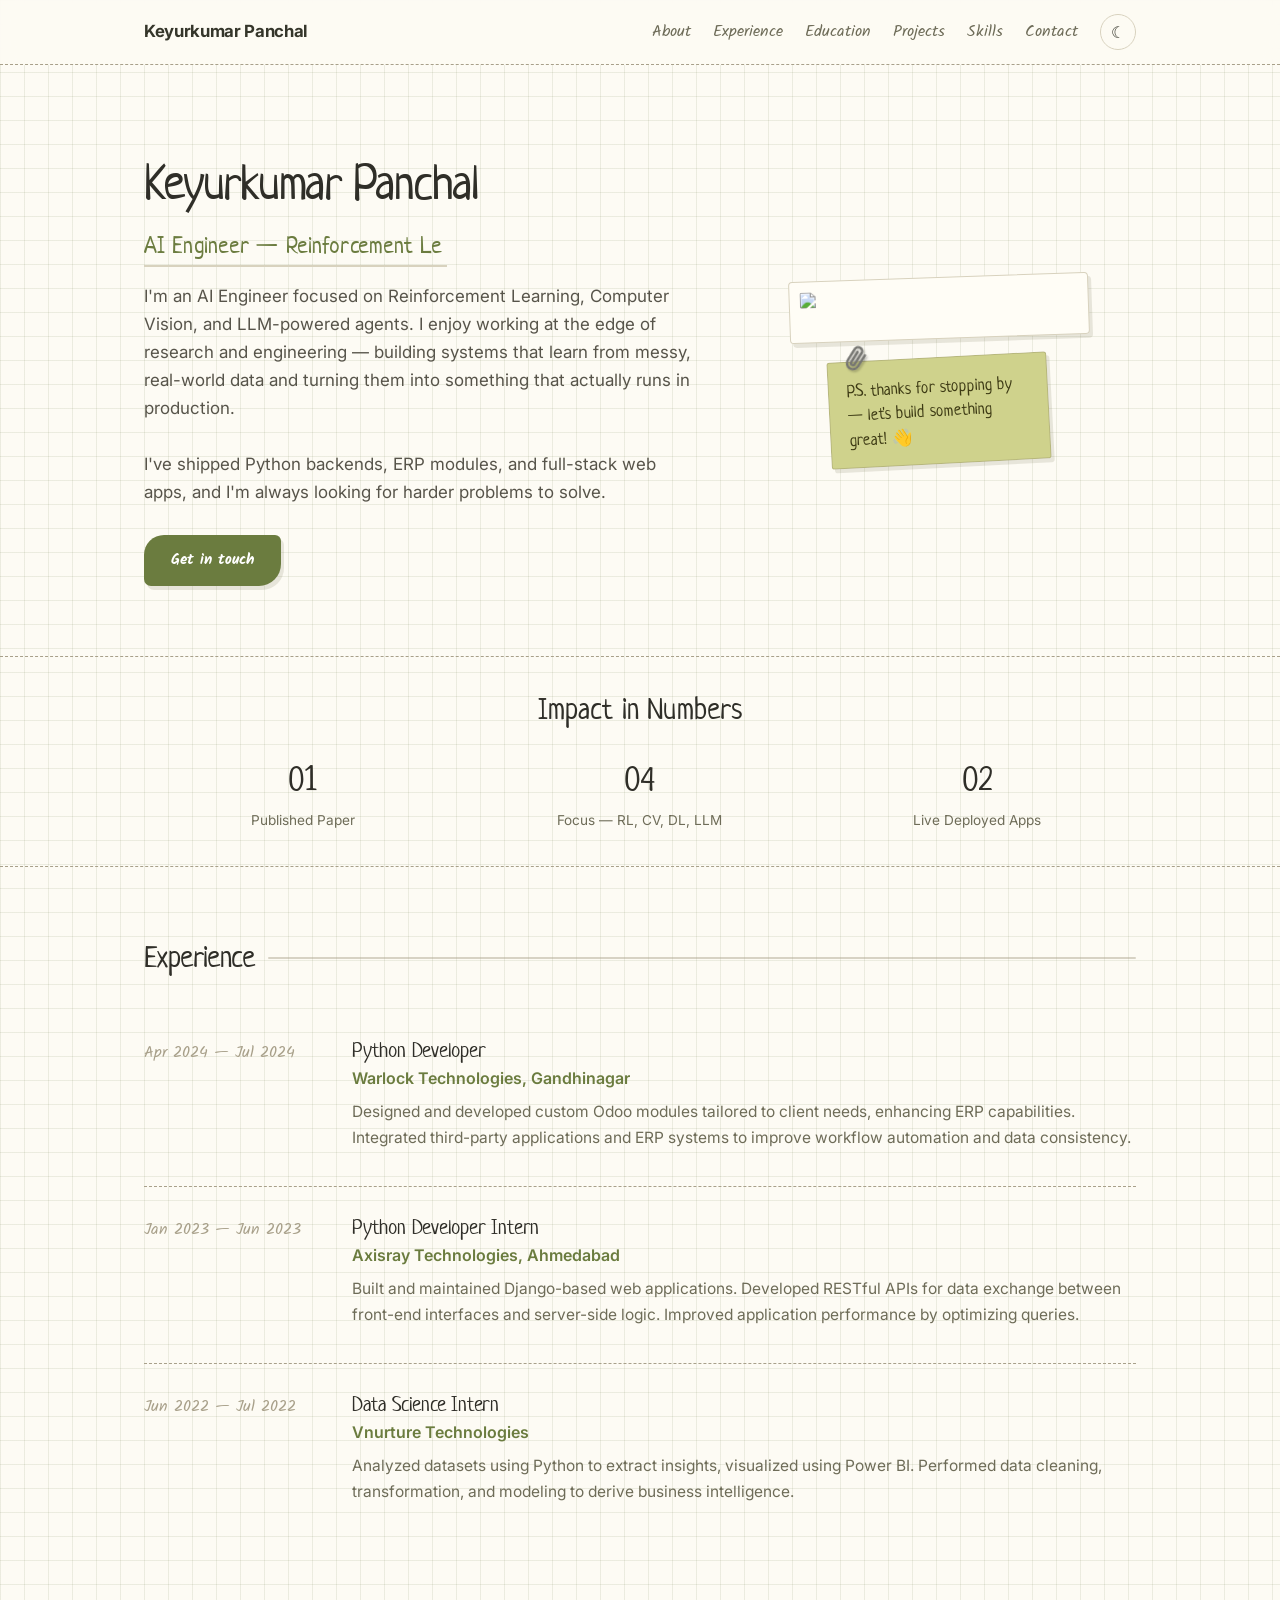
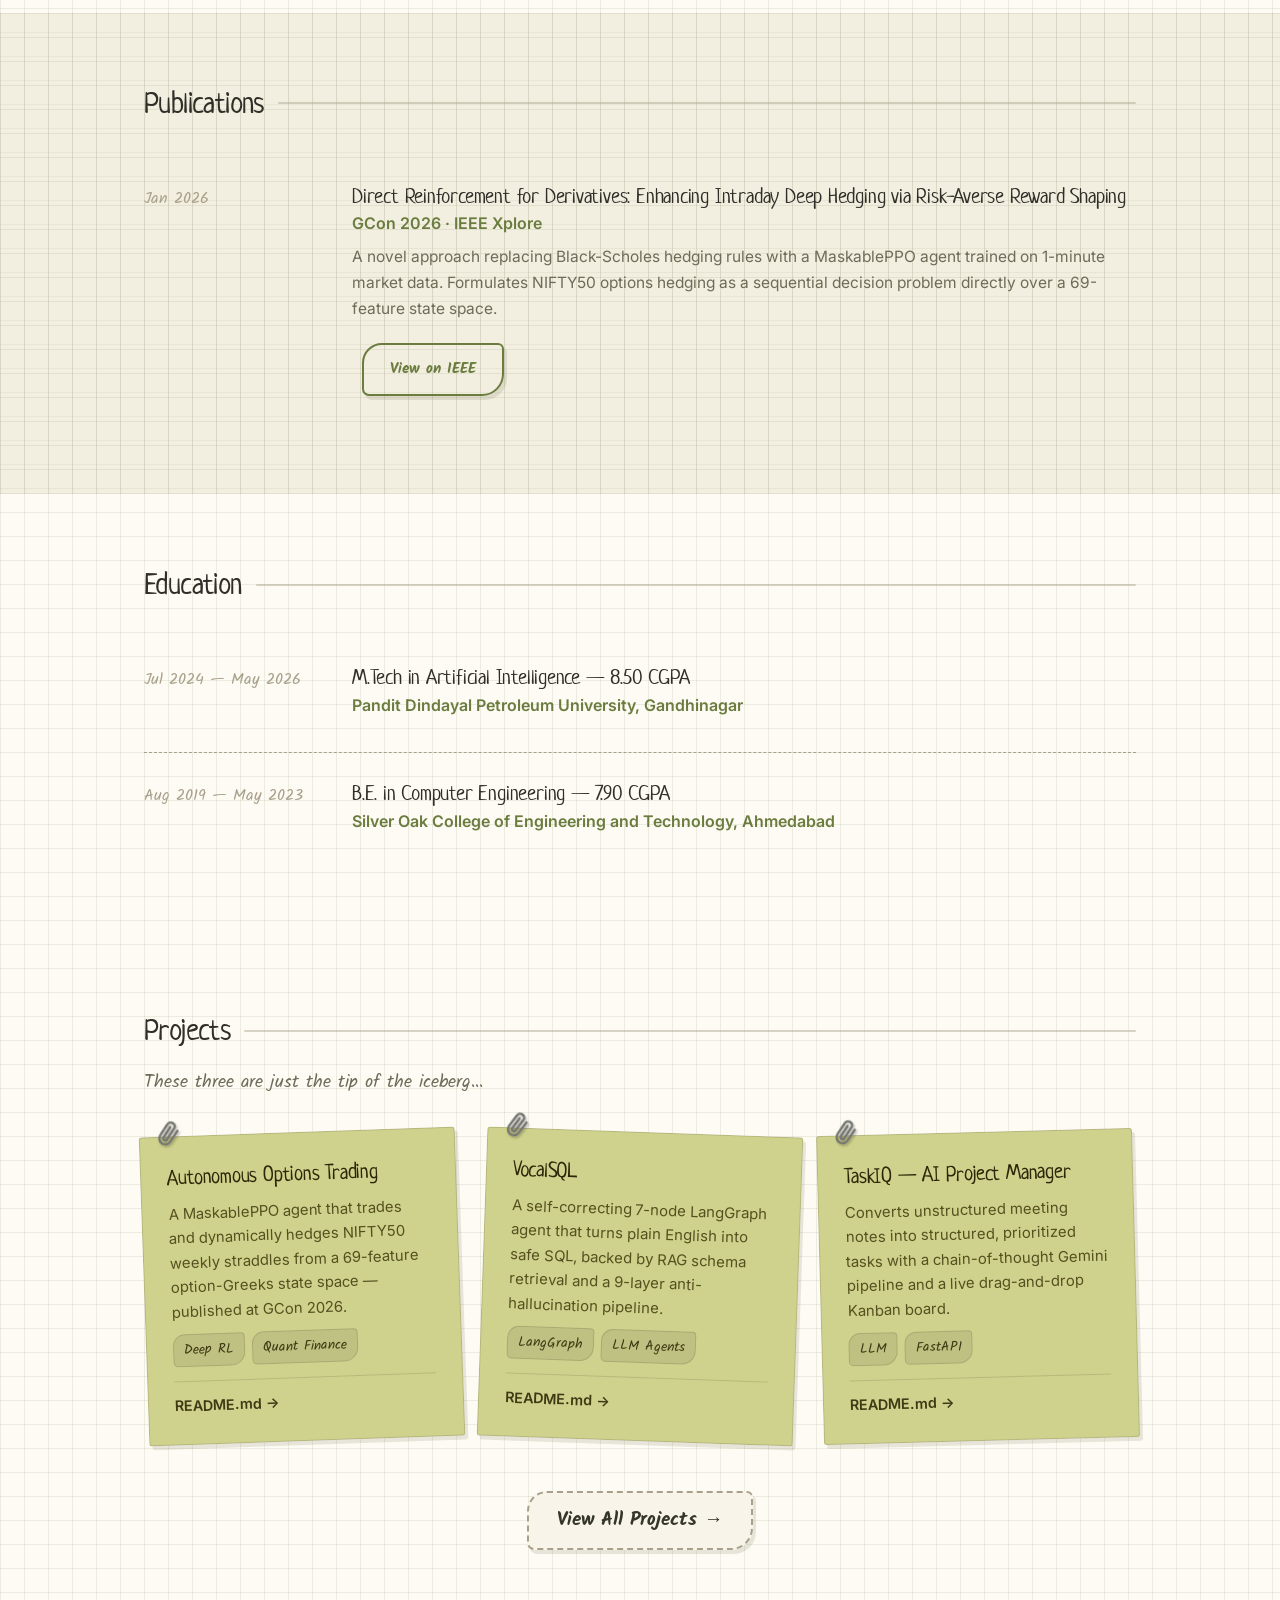
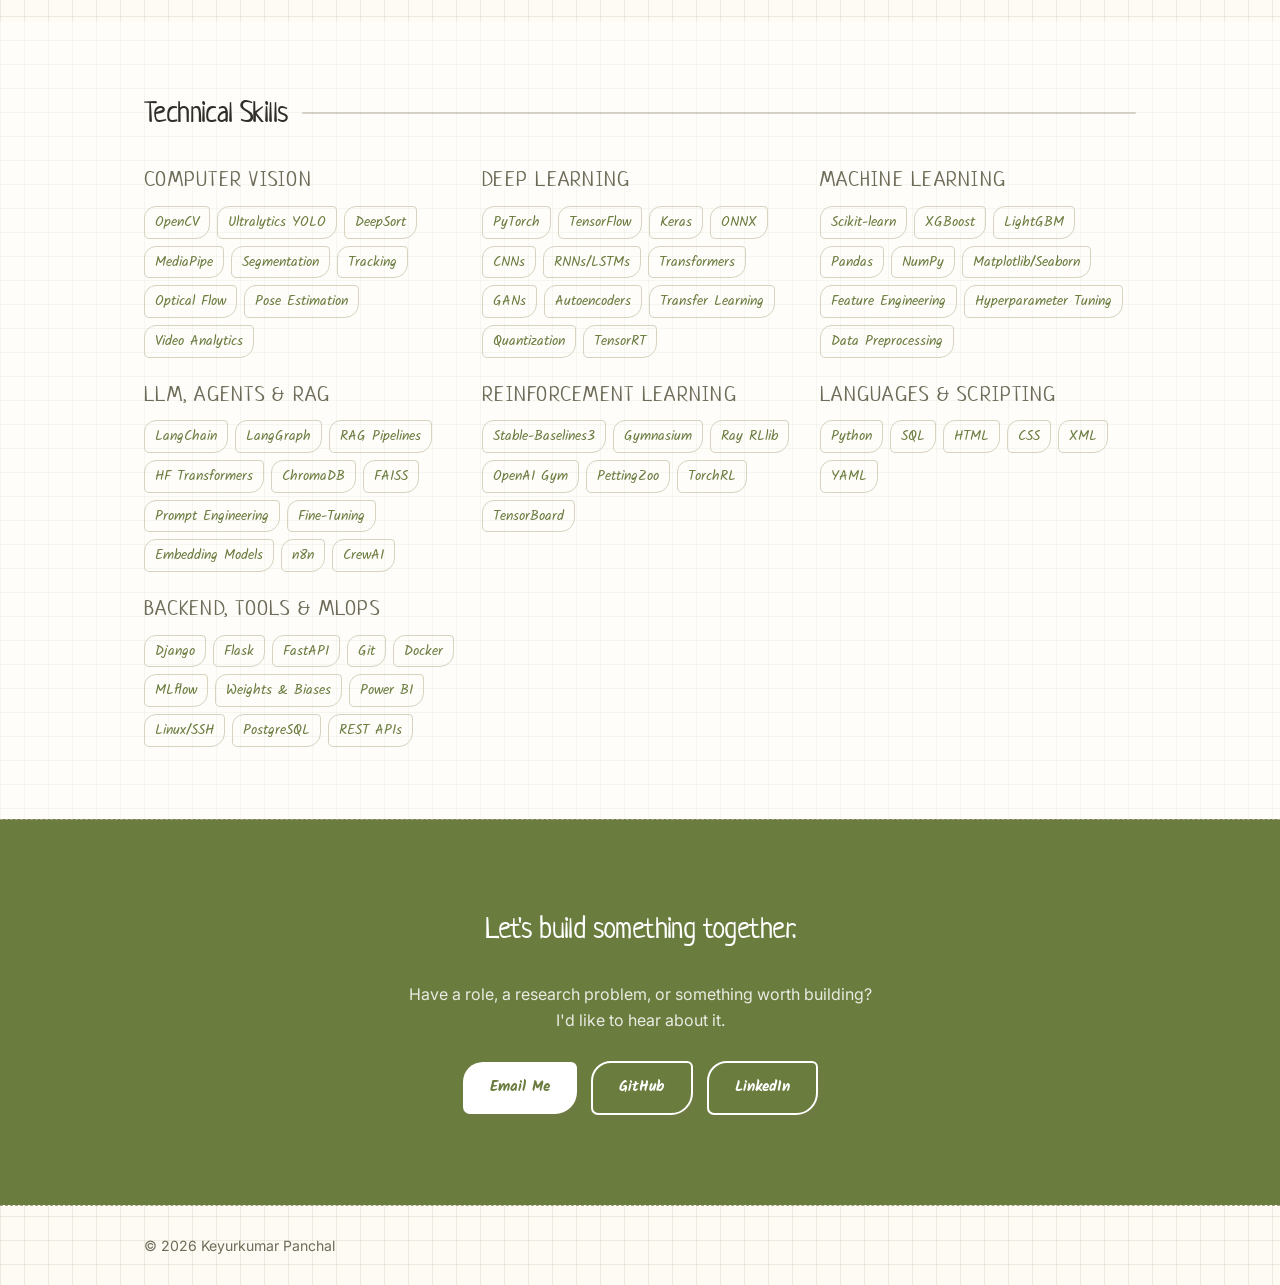
==== commit b8d3b8fa: "Version 2: Portfolio UX Redesign" ====
--- a/index.html
+++ b/index.html
@@ -1,379 +1,266 @@
 <!DOCTYPE html>
-<html lang="en">
+<html lang="en" data-theme="light">
 <head>
-<meta charset="UTF-8">
-<meta name="viewport" content="width=device-width, initial-scale=1.0">
-<title>Keyurkumar Panchal — AI Engineer</title>
-<meta name="description" content="Portfolio of Keyurkumar Panchal — AI Engineer specializing in deep reinforcement learning, computer vision, and production backend systems.">
-<meta name="theme-color" content="#fbfafc">
-<meta property="og:title" content="Keyurkumar Panchal — AI Engineer">
-<meta property="og:description" content="Deep reinforcement learning, computer vision, and production backend systems.">
-<meta property="og:type" content="website">
-<link rel="icon" type="image/svg+xml" href="data:image/svg+xml,%3Csvg xmlns='http://www.w3.org/2000/svg' viewBox='0 0 100 100'%3E%3Crect width='100' height='100' fill='%237c3aed'/%3E%3Ctext x='50' y='68' font-family='monospace' font-size='52' font-weight='700' fill='%23ffffff' text-anchor='middle'%3EK%3C/text%3E%3C/svg%3E">
-<link rel="preconnect" href="https://fonts.googleapis.com">
-<link rel="preconnect" href="https://fonts.gstatic.com" crossorigin>
-<link href="https://fonts.googleapis.com/css2?family=Fraunces:ital,wght@0,300;0,400;0,500;0,600;1,400;1,500&amp;family=Instrument+Sans:ital,wght@0,400;0,500;0,600;0,700;1,400&amp;family=JetBrains+Mono:wght@300;400;500;600&amp;display=swap" rel="stylesheet">
-<link rel="stylesheet" href="assets/css/site.css">
+  <meta charset="UTF-8" />
+  <meta name="viewport" content="width=device-width, initial-scale=1" />
+  <title>Keyurkumar Panchal — AI Engineer</title>
+  <meta name="description" content="Portfolio of Keyurkumar Panchal — AI Engineer specializing in deep reinforcement learning, computer vision, and production backend systems." />
+  <link rel="preconnect" href="https://fonts.googleapis.com" />
+  <link href="https://fonts.googleapis.com/css2?family=Inter:wght@400;500;600;700;800&display=swap" rel="stylesheet" />
+  <link href="https://fonts.googleapis.com/css2?family=Neucha&family=Kalam:wght@400;700&display=swap" rel="stylesheet" />
+  <link rel="stylesheet" href="style.css" />
+  <script src="theme.js"></script>
 </head>
-<body>
-
-<a href="#top" class="skip-link">Skip to content</a>
-<div class="scroll-progress" id="scroll-progress"></div>
-
-<header class="nav" id="nav">
-  <a href="#top" class="nav-mark">kp<span>/</span></a>
-  <nav class="nav-links" id="nav-links">
-    <a href="#about">About</a>
-    <a href="#skills">Skills</a>
-    <a href="#experience">Experience</a>
-    <a href="projects/index.html">Projects</a>
-    <a href="#education">Education</a>
-    <a href="#contact">Contact</a>
-  </nav>
-  <button class="nav-toggle" id="nav-toggle" aria-label="Toggle navigation menu" aria-expanded="false" aria-controls="nav-links">
-    <span></span><span></span><span></span>
-  </button>
+<body class="sticky-page">
+
+<nav class="nav">
+  <div class="nav-inner">
+    <a class="nav-logo" href="index.html" aria-label="Home">
+      Keyurkumar Panchal
+    </a>
+    <button class="nav-toggle" onclick="toggleNav()" aria-label="Open menu"><span></span><span></span><span></span></button>
+    <div class="nav-links" id="navLinks">
+      <a href="#about" onclick="toggleNav()">About</a>
+      <a href="#experience" onclick="toggleNav()">Experience</a>
+      <a href="#education" onclick="toggleNav()">Education</a>
+      <a href="#projects" onclick="toggleNav()">Projects</a>
+      <a href="#skills" onclick="toggleNav()">Skills</a>
+      <a href="#contact" onclick="toggleNav()">Contact</a>
+      <button class="theme-btn" onclick="toggleTheme()" aria-label="Toggle theme">☾</button>
+    </div>
+  </div>
+</nav>
+
+<header class="hero">
+  <div class="container hero-grid">
+    <div>
+      <h1>Keyurkumar Panchal</h1>
+      <p class="tagline">AI Engineer — <span id="typewriter-text" data-words='["Reinforcement Learning", "Computer Vision", "Deep Learning", "LLMs & Agents"]'>Reinforcement Learning</span><span class="typewriter-cursor"></span></p>
+      <p class="sub">I'm an AI Engineer focused on Reinforcement Learning, Computer Vision, and LLM-powered agents. I enjoy working at the edge of research and engineering — building systems that learn from messy, real-world data and turning them into something that actually runs in production.</p>
+      <p class="sub">I've shipped Python backends, ERP modules, and full-stack web apps, and I'm always looking for harder problems to solve.</p>
+      <a class="btn" href="#contact">Get in touch</a>
+    </div>
+    <div>
+      <div class="hero-art">
+        <img src="https://github.com/Keyur53987.png?size=400" alt="Keyurkumar Panchal" />
+      </div>
+      <div class="sticky-note">P.S. thanks for stopping by — let's build something great! 👋</div>
+    </div>
+  </div>
 </header>
 
-<main id="top">
-
-  <!-- ============ HERO ============ -->
-  <section class="hero">
-    <p class="hero-role">AI Engineer — <span id="role-rotator">Reinforcement Learning</span></p>
-    <h1 class="hero-title">Keyurkumar<br><em>Panchal</em></h1>
-    <p class="hero-location">Ahmedabad, Gujarat, India</p>
-
-    <div class="hero-cta">
-      <a href="#projects" class="btn btn-primary">View Projects</a>
-      <a href="#contact" class="btn btn-ghost">Get in Touch</a>
-      <a href="Keyur_resume.pdf" class="btn btn-ghost" download="Keyurkumar_Panchal_Resume.pdf">Download Résumé</a>
-    </div>
-  </section>
-
-  <!-- ============ ABOUT ============ -->
-  <section class="section" id="about">
-    <div class="section-head reveal">
-      <p class="section-path">~/about</p>
-      <h2>About</h2>
-    </div>
-    <div class="about-grid reveal">
-      <p class="about-lead">
-        <strong>AI Engineer</strong> focused on <strong>Reinforcement Learning</strong>, <strong>Computer Vision</strong>, and <strong>LLM-powered agents</strong>. I enjoy working at the edge of research and engineering — building systems that learn from messy, real-world data and turning them into something that actually runs in production. I've shipped Python backends, ERP modules, and full-stack web apps, and I'm always looking for harder problems to solve.
-      </p>
-      <div class="about-stats">
-        <div>
-          <span class="stat-num">01</span>
-          <span class="stat-label">Published Research Paper</span>
-        </div>
-        <div>
-          <span class="stat-num">04</span>
-          <span class="stat-label">Focus — RL · CV · DL · LLM</span>
-        </div>
-        <div>
-          <span class="stat-num">02</span>
-          <span class="stat-label">Live Deployed Apps</span>
-        </div>
-      </div>
-    </div>
-  </section>
-
-  <!-- ============ SKILLS ============ -->
-  <section class="section" id="skills">
-    <div class="section-head reveal">
-      <p class="section-path">~/skills</p>
-      <h2>Skills</h2>
-    </div>
-    <div class="skills-groups reveal">
-
-      <!-- ── Computer Vision ── -->
-      <div>
-        <span class="skills-cat">Computer Vision</span>
-        <div class="chip-row">
-          <span class="chip">OpenCV</span>
-          <span class="chip">Ultralytics YOLO Models</span>
-          <span class="chip">DeepSort</span>
-          <span class="chip">MediaPipe</span>
-          <span class="chip">Image Segmentation</span>
-          <span class="chip">Object Tracking</span>
-          <span class="chip">Optical Flow</span>
-          <span class="chip">Pose Estimation</span>
-          <span class="chip">Video Analytics</span>
-        </div>
-      </div>
-
-      <!-- ── Deep Learning ── -->
-      <div>
-        <span class="skills-cat">Deep Learning</span>
-        <div class="chip-row">
-          <span class="chip">PyTorch</span>
-          <span class="chip">TensorFlow</span>
-          <span class="chip">Keras</span>
-          <span class="chip">ONNX</span>
-          <span class="chip">CNNs</span>
-          <span class="chip">RNNs / LSTMs</span>
-          <span class="chip">Transformers</span>
-          <span class="chip">GANs</span>
-          <span class="chip">Autoencoders</span>
-          <span class="chip">Transfer Learning</span>
-          <span class="chip">Model Quantization</span>
-          <span class="chip">TensorRT</span>
-        </div>
-      </div>
-
-      <!-- ── Machine Learning ── -->
-      <div>
-        <span class="skills-cat">Machine Learning</span>
-        <div class="chip-row">
-          <span class="chip">Scikit-learn</span>
-          <span class="chip">XGBoost</span>
-          <span class="chip">LightGBM</span>
-          <span class="chip">Pandas</span>
-          <span class="chip">NumPy</span>
-          <span class="chip">Matplotlib / Seaborn</span>
-          <span class="chip">Feature Engineering</span>
-          <span class="chip">Hyperparameter Tuning</span>
-          <span class="chip">Data Preprocessing</span>
-        </div>
-      </div>
-
-      <!-- ── LLM, Agents & RAG ── -->
-      <div>
-        <span class="skills-cat">LLM, Agents &amp; RAG</span>
-        <div class="chip-row">
-          <span class="chip">LangChain</span>
-          <span class="chip">LangGraph</span>
-          <span class="chip">RAG Pipelines</span>
-          <span class="chip">Hugging Face Transformers</span>
-          <span class="chip">ChromaDB</span>
-          <span class="chip">FAISS</span>
-          <span class="chip">Prompt Engineering</span>
-          <span class="chip">Fine-Tuning (LoRA / QLoRA)</span>
-          <span class="chip">Embedding Models</span>
-          <span class="chip">n8n</span>
-          <span class="chip">CrewAI</span>
-        </div>
-      </div>
-
-      <!-- ── Reinforcement Learning ── -->
-      <div>
-        <span class="skills-cat">Reinforcement Learning</span>
-        <div class="chip-row">
-          <span class="chip">Stable-Baselines3</span>
-          <span class="chip">Gymnasium</span>
-          <span class="chip">Ray RLlib</span>
-          <span class="chip">OpenAI Gym</span>
-          <span class="chip">PettingZoo</span>
-          <span class="chip">TorchRL</span>
-          <span class="chip">TensorBoard</span>
-        </div>
-      </div>
-
-      <!-- ── Languages & Scripting ── -->
-      <div>
-        <span class="skills-cat">Languages &amp; Scripting</span>
-        <div class="chip-row">
-          <span class="chip">Python</span>
-          <span class="chip">SQL</span>
-          <span class="chip">HTML</span>
-          <span class="chip">CSS</span>
-          <span class="chip">XML</span>
-          <span class="chip">YAML</span>
-        </div>
-      </div>
-
-      <!-- ── Backend, Tools & MLOps ── -->
-      <div>
-        <span class="skills-cat">Backend, Tools &amp; MLOps</span>
-        <div class="chip-row">
-          <span class="chip">Django</span>
-          <span class="chip">Flask</span>
-          <span class="chip">FastAPI</span>
-          <span class="chip">Git</span>
-          <span class="chip">Docker</span>
-          <span class="chip">MLflow</span>
-          <span class="chip">Weights &amp; Biases</span>
-          <span class="chip">Power BI</span>
-          <span class="chip">Linux / SSH</span>
-          <span class="chip">PostgreSQL</span>
-          <span class="chip">REST APIs</span>
-        </div>
-      </div>
-
-    </div>
-  </section>
-
-  <!-- ============ EXPERIENCE ============ -->
-  <section class="section" id="experience">
-    <div class="section-head reveal">
-      <p class="section-path">~/experience</p>
-      <h2>Experience</h2>
-    </div>
-    <div class="timeline reveal">
-      <article class="timeline-item">
-        <div class="timeline-date">Apr 2024 — Jul 2024</div>
-        <div class="timeline-body">
-          <h3>Python Developer <span class="co">— Warlock Technologies</span></h3>
-          <p class="timeline-loc">Gandhinagar, Gujarat</p>
-          <ul>
-            <li>Designed and developed custom Odoo modules tailored to client needs, enhancing ERP capabilities.</li>
-            <li>Integrated third-party applications and ERP systems to improve workflow automation and data consistency.</li>
-            <li>Provided technical support, debugging, and performance optimization for deployed Odoo solutions.</li>
-            <li>Collaborated with cross-functional teams to translate requirements into scalable software solutions.</li>
-          </ul>
-        </div>
-      </article>
-      <article class="timeline-item">
-        <div class="timeline-date">Jan 2023 — Jun 2023</div>
-        <div class="timeline-body">
-          <h3>Python Developer Intern <span class="co">— Axisray Technologies</span></h3>
-          <p class="timeline-loc">Ahmedabad, Gujarat</p>
-          <ul>
-            <li>Built and maintained Django-based web applications, focused on back-end functionality and database management.</li>
-            <li>Developed RESTful APIs for data exchange between front-end interfaces and server-side logic.</li>
-            <li>Participated in code reviews and agile development cycles, strengthening teamwork and software quality.</li>
-            <li>Improved application performance by optimizing queries and refining application structure.</li>
-          </ul>
-        </div>
-      </article>
-      <article class="timeline-item">
-        <div class="timeline-date">Jun 2022 — Jul 2022</div>
-        <div class="timeline-body">
-          <h3>Data Science Intern <span class="co">— Vnurture Technologies</span></h3>
-          <ul>
-            <li>Analyzed datasets using Python to extract insights, visualized using Power BI.</li>
-            <li>Performed data cleaning, transformation, and modeling to derive business intelligence.</li>
-            <li>Completed a capstone project on Employee Salary Analysis, identifying trends and presenting results.</li>
-          </ul>
-        </div>
-      </article>
-    </div>
-  </section>
-
-  <!-- ============ PROJECTS — CASE STUDIES ============ -->
-  <section class="section" id="projects">
-    <div class="section-head reveal">
-      <p class="section-path">~/projects</p>
-      <h2>Pinned Projects</h2>
-      <p class="section-sub">Three of the more involved systems I've built, each with its own deep dive — architecture, methodology, and real results.</p>
-    </div>
-
-    <div class="case-grid reveal">
-      <a class="case-card" href="projects/rl-directional-straddle.html">
-        <span class="pin-badge" aria-label="Pinned project" title="Pinned project">
-          <svg viewBox="0 0 24 24" fill="currentColor"><circle cx="12" cy="8" r="5"/><rect x="10.5" y="12" width="3" height="10" rx="1"/></svg>
-          Pinned
-        </span>
-        <span class="cc-tag">Deep RL · Quant Finance</span>
-        <h3>Autonomous Options Trading &amp; Hedging with Deep RL</h3>
+<div class="metrics">
+  <div class="container">
+    <h2 class="metrics-title">Impact in Numbers</h2>
+  </div>
+  <div class="container metrics-grid">
+    <div class="metric"><b>01</b><span>Published Paper</span></div>
+    <div class="metric"><b>04</b><span>Focus — RL, CV, DL, LLM</span></div>
+    <div class="metric"><b>02</b><span>Live Deployed Apps</span></div>
+  </div>
+</div>
+
+<section id="experience">
+  <div class="container">
+    <h2>Experience</h2>
+
+    <div class="exp-item">
+      <div class="exp-date">Apr 2024 — Jul 2024</div>
+      <div>
+        <h3>Python Developer</h3>
+        <div class="org">Warlock Technologies, Gandhinagar</div>
+        <p>Designed and developed custom Odoo modules tailored to client needs, enhancing ERP capabilities. Integrated third-party applications and ERP systems to improve workflow automation and data consistency.</p>
+      </div>
+    </div>
+
+    <div class="exp-item">
+      <div class="exp-date">Jan 2023 — Jun 2023</div>
+      <div>
+        <h3>Python Developer Intern</h3>
+        <div class="org">Axisray Technologies, Ahmedabad</div>
+        <p>Built and maintained Django-based web applications. Developed RESTful APIs for data exchange between front-end interfaces and server-side logic. Improved application performance by optimizing queries.</p>
+      </div>
+    </div>
+
+    <div class="exp-item">
+      <div class="exp-date">Jun 2022 — Jul 2022</div>
+      <div>
+        <h3>Data Science Intern</h3>
+        <div class="org">Vnurture Technologies</div>
+        <p>Analyzed datasets using Python to extract insights, visualized using Power BI. Performed data cleaning, transformation, and modeling to derive business intelligence.</p>
+      </div>
+    </div>
+
+  </div>
+</section>
+
+<section id="publications" class="section-alt">
+  <div class="container">
+    <h2>Publications</h2>
+    
+    <div class="exp-item">
+      <div class="exp-date">Jan 2026</div>
+      <div>
+        <h3>Direct Reinforcement for Derivatives: Enhancing Intraday Deep Hedging via Risk-Averse Reward Shaping</h3>
+        <div class="org">GCon 2026 · IEEE Xplore</div>
+        <p>A novel approach replacing Black-Scholes hedging rules with a MaskablePPO agent trained on 1-minute market data. Formulates NIFTY50 options hedging as a sequential decision problem directly over a 69-feature state space.</p>
+        <a href="https://ieeexplore.ieee.org/abstract/document/11649431/" target="_blank" rel="noopener" class="btn ghost" style="margin-top: 12px; display: inline-block;">View on IEEE</a>
+      </div>
+    </div>
+  </div>
+</section>
+
+<section id="education">
+  <div class="container">
+    <h2>Education</h2>
+    
+    <div class="exp-item">
+      <div class="exp-date">Jul 2024 — May 2026</div>
+      <div>
+        <h3>M.Tech in Artificial Intelligence — 8.50 CGPA</h3>
+        <div class="org">Pandit Dindayal Petroleum University, Gandhinagar</div>
+      </div>
+    </div>
+
+    <div class="exp-item">
+      <div class="exp-date">Aug 2019 — May 2023</div>
+      <div>
+        <h3>B.E. in Computer Engineering — 7.90 CGPA</h3>
+        <div class="org">Silver Oak College of Engineering and Technology, Ahmedabad</div>
+      </div>
+    </div>
+  </div>
+</section>
+
+<section id="projects">
+  <div class="container">
+    <h2>Projects</h2>
+    <p class="sub" style="margin-top: -15px; margin-bottom: 35px; font-family: 'Kalam', cursive; font-size: 1.1rem; color: var(--text-muted);">These three are just the tip of the iceberg...</p>
+    <div class="card-grid">
+
+      <a class="card" href="projects/rl-directional-straddle.html">
+        <h3>Autonomous Options Trading</h3>
         <p>A MaskablePPO agent that trades and dynamically hedges NIFTY50 weekly straddles from a 69-feature option-Greeks state space — published at GCon 2026.</p>
-        <div class="cc-stats">
-          <div><span class="v">93.75%</span><span class="l">Win Rate</span></div>
-          <div><span class="v">47.66</span><span class="l">Profit Factor</span></div>
-        </div>
-        <span class="cc-read">README.md <span class="arrow">→</span></span>
+        <div class="tags">
+          <span class="tag">Deep RL</span>
+          <span class="tag">Quant Finance</span>
+        </div>
+        <div class="card-links">
+          <span>README.md →</span>
+        </div>
       </a>
-      <a class="case-card" href="projects/vocalsql.html">
-        <span class="pin-badge" aria-label="Pinned project" title="Pinned project">
-          <svg viewBox="0 0 24 24" fill="currentColor"><circle cx="12" cy="8" r="5"/><rect x="10.5" y="12" width="3" height="10" rx="1"/></svg>
-          Pinned
-        </span>
-        <span class="cc-tag">LangGraph · LLM Agents</span>
-        <h3>VocalSQL — Natural Language to SQL</h3>
+
+      <a class="card" href="projects/vocalsql.html">
+        <h3>VocalSQL</h3>
         <p>A self-correcting 7-node LangGraph agent that turns plain English into safe SQL, backed by RAG schema retrieval and a 9-layer anti-hallucination pipeline.</p>
-        <div class="cc-stats">
-          <div><span class="v">7</span><span class="l">Pipeline Nodes</span></div>
-          <div><span class="v">9</span><span class="l">Guardrail Layers</span></div>
-        </div>
-        <span class="cc-read">README.md <span class="arrow">→</span></span>
+        <div class="tags">
+          <span class="tag">LangGraph</span>
+          <span class="tag">LLM Agents</span>
+        </div>
+        <div class="card-links">
+          <span>README.md →</span>
+        </div>
       </a>
-      <a class="case-card" href="projects/taskiq.html">
-        <span class="pin-badge" aria-label="Pinned project" title="Pinned project">
-          <svg viewBox="0 0 24 24" fill="currentColor"><circle cx="12" cy="8" r="5"/><rect x="10.5" y="12" width="3" height="10" rx="1"/></svg>
-          Pinned
-        </span>
-        <span class="cc-tag">LLM · FastAPI</span>
+
+      <a class="card" href="projects/taskiq.html">
         <h3>TaskIQ — AI Project Manager</h3>
         <p>Converts unstructured meeting notes into structured, prioritized tasks with a chain-of-thought Gemini pipeline and a live drag-and-drop Kanban board.</p>
-        <div class="cc-stats">
-          <div><span class="v">6</span><span class="l">REST Endpoints</span></div>
-          <div><span class="v">3×</span><span class="l">Self-Retry Backoff</span></div>
-        </div>
-        <span class="cc-read">README.md <span class="arrow">→</span></span>
+        <div class="tags">
+          <span class="tag">LLM</span>
+          <span class="tag">FastAPI</span>
+        </div>
+        <div class="card-links">
+          <span>README.md →</span>
+        </div>
       </a>
-    </div>
-
-    <div class="view-all-row reveal">
-      <a class="btn btn-ghost" href="projects/index.html">View All Projects →</a>
-    </div>
-  </section>
-
-  <!-- ============ EDUCATION ============ -->
-  <section class="section" id="education">
-    <div class="section-head reveal">
-      <p class="section-path">~/education</p>
-      <h2>Education</h2>
-    </div>
-    <div class="timeline reveal">
-      <article class="timeline-item">
-        <div class="timeline-date">Jul 2024 — May 2026</div>
-        <div class="timeline-body">
-          <h3>M.Tech in Artificial Intelligence</h3>
-          <p class="timeline-loc">Pandit Dindayal Petroleum University, Gandhinagar, India</p>
-          <p class="edu-extra">CGPA: 8.50</p>
-        </div>
-      </article>
-      <article class="timeline-item">
-        <div class="timeline-date">Aug 2019 — May 2023</div>
-        <div class="timeline-body">
-          <h3>B.E. in Computer Engineering</h3>
-          <p class="timeline-loc">Silver Oak College of Engineering and Technology, Ahmedabad, India</p>
-          <p class="edu-extra">CGPA: 7.90</p>
-        </div>
-      </article>
-    </div>
-  </section>
-
-  <!-- ============ CONTACT ============ -->
-  <section class="section" id="contact">
-    <div class="section-head reveal">
-      <p class="section-path">~/contact</p>
-      <h2>Contact</h2>
-    </div>
-    <div class="contact-grid reveal">
-      <p class="contact-lead">Have a role, a research problem, or something worth building? I'd like to hear about it.</p>
-      <div class="contact-links">
-        <a href="mailto:keyurpanchal53987@gmail.com">
-          <span class="cl-label">Email</span>
-          <span class="cl-value">keyurpanchal53987@gmail.com</span>
-        </a>
-        <a href="tel:+919558926138">
-          <span class="cl-label">Phone</span>
-          <span class="cl-value">+91 95589 26138</span>
-        </a>
-        <a href="https://www.linkedin.com/in/keyurkumar-panchal-b355781a1/" target="_blank" rel="noopener noreferrer">
-          <span class="cl-label">LinkedIn</span>
-          <span class="cl-value">keyurkumar-panchal</span>
-        </a>
-        <a href="https://github.com/Keyur53987" target="_blank" rel="noopener noreferrer">
-          <span class="cl-label">GitHub</span>
-          <span class="cl-value">Keyur53987</span>
-        </a>
-        <a href="https://x.com/Keyur6333" target="_blank" rel="noopener noreferrer">
-          <span class="cl-label">X</span>
-          <span class="cl-value">Keyur6333</span>
-        </a>
-      </div>
-    </div>
-  </section>
-
-</main>
-
-<footer class="footer">
-  <span>© 2026 Keyurkumar Panchal</span>
-  <span>Ahmedabad, IN — 23.0225°N, 72.5714°E · <span id="local-time">--:--</span></span>
-  <a href="#top">Back to top ↑</a>
+
+    </div>
+
+    <div style="text-align: center; margin-top: 50px;">
+      <a class="btn" href="projects/index.html" style="font-size: 1.2rem; padding: 12px 28px; background: var(--surface); border: 2px dashed var(--pencil); color: var(--text); display: inline-flex; align-items: center; gap: 8px;">View All Projects →</a>
+    </div>
+  </div>
+</section>
+
+<section id="skills" class="section-alt">
+  <div class="container">
+    <h2>Technical Skills</h2>
+    <div class="skills-grid">
+      
+      <div class="skill-group">
+        <h3>Computer Vision</h3>
+        <div class="tags">
+          <span class="tag">OpenCV</span><span class="tag">Ultralytics YOLO</span><span class="tag">DeepSort</span><span class="tag">MediaPipe</span><span class="tag">Segmentation</span><span class="tag">Tracking</span><span class="tag">Optical Flow</span><span class="tag">Pose Estimation</span><span class="tag">Video Analytics</span>
+        </div>
+      </div>
+
+      <div class="skill-group">
+        <h3>Deep Learning</h3>
+        <div class="tags">
+          <span class="tag">PyTorch</span><span class="tag">TensorFlow</span><span class="tag">Keras</span><span class="tag">ONNX</span><span class="tag">CNNs</span><span class="tag">RNNs/LSTMs</span><span class="tag">Transformers</span><span class="tag">GANs</span><span class="tag">Autoencoders</span><span class="tag">Transfer Learning</span><span class="tag">Quantization</span><span class="tag">TensorRT</span>
+        </div>
+      </div>
+
+      <div class="skill-group">
+        <h3>Machine Learning</h3>
+        <div class="tags">
+          <span class="tag">Scikit-learn</span><span class="tag">XGBoost</span><span class="tag">LightGBM</span><span class="tag">Pandas</span><span class="tag">NumPy</span><span class="tag">Matplotlib/Seaborn</span><span class="tag">Feature Engineering</span><span class="tag">Hyperparameter Tuning</span><span class="tag">Data Preprocessing</span>
+        </div>
+      </div>
+
+      <div class="skill-group">
+        <h3>LLM, Agents & RAG</h3>
+        <div class="tags">
+          <span class="tag">LangChain</span><span class="tag">LangGraph</span><span class="tag">RAG Pipelines</span><span class="tag">HF Transformers</span><span class="tag">ChromaDB</span><span class="tag">FAISS</span><span class="tag">Prompt Engineering</span><span class="tag">Fine-Tuning</span><span class="tag">Embedding Models</span><span class="tag">n8n</span><span class="tag">CrewAI</span>
+        </div>
+      </div>
+
+      <div class="skill-group">
+        <h3>Reinforcement Learning</h3>
+        <div class="tags">
+          <span class="tag">Stable-Baselines3</span><span class="tag">Gymnasium</span><span class="tag">Ray RLlib</span><span class="tag">OpenAI Gym</span><span class="tag">PettingZoo</span><span class="tag">TorchRL</span><span class="tag">TensorBoard</span>
+        </div>
+      </div>
+
+      <div class="skill-group">
+        <h3>Languages & Scripting</h3>
+        <div class="tags">
+          <span class="tag">Python</span><span class="tag">SQL</span><span class="tag">HTML</span><span class="tag">CSS</span><span class="tag">XML</span><span class="tag">YAML</span>
+        </div>
+      </div>
+
+      <div class="skill-group">
+        <h3>Backend, Tools & MLOps</h3>
+        <div class="tags">
+          <span class="tag">Django</span><span class="tag">Flask</span><span class="tag">FastAPI</span><span class="tag">Git</span><span class="tag">Docker</span><span class="tag">MLflow</span><span class="tag">Weights & Biases</span><span class="tag">Power BI</span><span class="tag">Linux/SSH</span><span class="tag">PostgreSQL</span><span class="tag">REST APIs</span>
+        </div>
+      </div>
+
+    </div>
+  </div>
+</section>
+
+<section id="contact" class="contact">
+  <div class="container">
+    <h2>Let's build something together.</h2>
+    <p>Have a role, a research problem, or something worth building? I'd like to hear about it.</p>
+    <a href="mailto:keyurpanchal53987@gmail.com" class="btn">Email Me</a>
+    <a href="https://github.com/Keyur53987" target="_blank" rel="noopener" class="btn ghost">GitHub</a>
+    <a href="https://www.linkedin.com/in/keyurkumar-panchal-b355781a1/" target="_blank" rel="noopener" class="btn ghost">LinkedIn</a>
+  </div>
+</section>
+
+<footer>
+  <div class="footer-inner">
+    <span>&copy; 2026 Keyurkumar Panchal</span>
+  </div>
 </footer>
 
-<script src="assets/js/site.js" defer></script>
+<script>
+  function toggleNav() {
+    const navLinks = document.getElementById('navLinks');
+    navLinks.classList.toggle('open');
+  }
+</script>
 </body>
 </html>
--- a/style.css
+++ b/style.css
@@ -0,0 +1,804 @@
+/* ============ Vasundhhara Singh Katoch — Portfolio ============ */
+:root {
+  --bg: #f0e9db;           /* beige */
+  --bg-alt: #e7dec9;       /* deeper beige */
+  --surface: #f9f4e9;
+  --text: #35362a;
+  --text-muted: #6e6c58;
+  --accent: #6b7c3f;       /* olive green */
+  --accent-soft: #e0e0c4;
+  --border: #dbd0b8;
+  --shadow: 0 2px 16px rgba(80, 75, 60, 0.08);
+  --radius: 14px;
+  --max-w: 1040px;
+}
+[data-theme="dark"] {
+  --bg: #1e1d16;
+  --bg-alt: #26241a;
+  --surface: #2b291e;
+  --text: #efecdd;
+  --text-muted: #b1ad95;
+  --accent: #b5c078;       /* light olive */
+  --accent-soft: #3a3a24;
+  --border: #3d3a2a;
+  --shadow: 0 2px 16px rgba(0, 0, 0, 0.4);
+}
+
+* { box-sizing: border-box; margin: 0; padding: 0; }
+html { scroll-behavior: smooth; }
+body {
+  font-family: "Inter", -apple-system, BlinkMacSystemFont, "Segoe UI", Roboto, sans-serif;
+  background: var(--bg);
+  color: var(--text);
+  line-height: 1.65;
+  transition: background 0.3s, color 0.3s;
+  -webkit-font-smoothing: antialiased;
+}
+a { color: var(--accent); text-decoration: none; }
+a:hover { text-decoration: underline; }
+img { max-width: 100%; display: block; }
+
+.container { max-width: var(--max-w); margin: 0 auto; padding: 0 24px; }
+
+/* ---- Nav ---- */
+.nav {
+  position: sticky; top: 0; z-index: 50;
+  background: color-mix(in srgb, var(--bg) 85%, transparent);
+  backdrop-filter: blur(10px);
+  border-bottom: 1px solid var(--border);
+}
+.nav-inner {
+  max-width: var(--max-w); margin: 0 auto; padding: 14px 24px;
+  display: flex; align-items: center; justify-content: space-between; gap: 16px;
+}
+.nav-logo { font-weight: 700; font-size: 1.05rem; color: var(--text); letter-spacing: -0.02em; }
+.nav-logo:hover { text-decoration: none; color: var(--accent); }
+.nav-links { display: flex; gap: 22px; align-items: center; flex-wrap: wrap; }
+.nav-links a { color: var(--text-muted); font-size: 0.92rem; font-weight: 500; }
+.nav-links a:hover { color: var(--accent); text-decoration: none; }
+.theme-btn {
+  background: none; border: 1px solid var(--border); border-radius: 50%;
+  width: 36px; height: 36px; cursor: pointer; color: var(--text);
+  display: inline-flex; align-items: center; justify-content: center; font-size: 1rem;
+}
+.theme-btn:hover { border-color: var(--accent); }
+
+/* ---- Hero ---- */
+.hero { padding: 90px 0 70px; }
+.hero-grid { display: grid; grid-template-columns: 1.4fr 1fr; gap: 48px; align-items: center; }
+.hero h1 { font-size: clamp(2.1rem, 5vw, 3.2rem); letter-spacing: -0.03em; line-height: 1.12; margin-bottom: 18px; }
+.hero .tagline { font-size: 1.25rem; font-weight: 600; color: var(--accent); margin-bottom: 14px; }
+.hero p.sub { color: var(--text-muted); font-size: 1.06rem; max-width: 560px; margin-bottom: 28px; }
+.hero-art {
+  aspect-ratio: 1; border-radius: 50%;
+  background: radial-gradient(circle at 35% 30%, var(--accent-soft), var(--bg-alt));
+  border: 1px solid var(--border);
+  display: flex; align-items: center; justify-content: center;
+  font-size: 4rem; color: var(--accent); font-weight: 700;
+  max-width: 300px; margin: 0 auto;
+}
+.btn {
+  display: inline-block; padding: 12px 26px; border-radius: 999px;
+  background: var(--accent); color: #fff; font-weight: 600; font-size: 0.95rem;
+  border: none; cursor: pointer; transition: opacity 0.2s;
+}
+.btn:hover { opacity: 0.88; text-decoration: none; color: #fff; }
+.btn.ghost { background: transparent; color: var(--accent); border: 1.5px solid var(--accent); margin-left: 10px; }
+
+/* ---- Metrics strip ---- */
+.metrics { background: var(--bg-alt); border-block: 1px solid var(--border); padding: 34px 0; }
+.metrics-grid { display: grid; grid-template-columns: repeat(auto-fit, minmax(150px, 1fr)); gap: 20px; text-align: center; }
+.metric b { display: block; font-size: 1.7rem; color: var(--accent); letter-spacing: -0.02em; }
+.metric span { font-size: 0.85rem; color: var(--text-muted); }
+
+/* ---- Sections ---- */
+section { padding: 72px 0; }
+section h2 {
+  font-size: 1.75rem; letter-spacing: -0.02em; margin-bottom: 34px;
+  display: flex; align-items: center; gap: 14px;
+}
+section h2::after { content: ""; flex: 1; height: 1px; background: var(--border); }
+.section-alt { background: var(--bg-alt); }
+
+/* ---- Experience timeline ---- */
+.exp-item {
+  display: grid; grid-template-columns: 180px 1fr; gap: 28px;
+  padding: 26px 0; border-bottom: 1px solid var(--border);
+}
+.exp-item:last-child { border-bottom: none; }
+.exp-date { color: var(--text-muted); font-size: 0.9rem; padding-top: 4px; }
+.exp-item h3 { font-size: 1.2rem; letter-spacing: -0.01em; }
+.exp-item .org { color: var(--accent); font-weight: 600; margin-bottom: 8px; }
+.exp-item p { color: var(--text-muted); font-size: 0.97rem; margin-bottom: 10px; }
+.impact-link { font-weight: 600; font-size: 0.92rem; }
+.impact-link::after { content: " →"; }
+
+/* ---- Cards ---- */
+.card-grid { display: grid; grid-template-columns: repeat(auto-fill, minmax(300px, 1fr)); gap: 22px; }
+.card {
+  background: var(--surface); border: 1px solid var(--border); border-radius: var(--radius);
+  padding: 26px; box-shadow: var(--shadow); display: flex; flex-direction: column; gap: 10px;
+  transition: transform 0.2s, border-color 0.2s; color: var(--text);
+}
+a.card:hover { transform: translateY(-3px); border-color: var(--accent); text-decoration: none; }
+.card h3 { font-size: 1.08rem; letter-spacing: -0.01em; }
+.card p { color: var(--text-muted); font-size: 0.93rem; flex: 1; }
+.tags { display: flex; flex-wrap: wrap; gap: 7px; }
+.tag {
+  font-size: 0.74rem; font-weight: 600; padding: 4px 10px; border-radius: 999px;
+  background: var(--accent-soft); color: var(--accent);
+}
+
+/* ---- Skills ---- */
+.skills-grid { display: grid; grid-template-columns: repeat(auto-fill, minmax(280px, 1fr)); gap: 22px; }
+.skill-group h3 { font-size: 0.95rem; text-transform: uppercase; letter-spacing: 0.06em; color: var(--text-muted); margin-bottom: 12px; }
+
+/* ---- Conference ---- */
+.conf-card {
+  background: var(--surface); border: 1px solid var(--border); border-radius: var(--radius);
+  padding: 30px; box-shadow: var(--shadow); margin-bottom: 22px;
+}
+.conf-card h3 { margin-bottom: 8px; }
+.conf-card p { color: var(--text-muted); }
+
+/* ---- Detail pages ---- */
+.detail-header { padding: 40px 0 40px; border-bottom: 2px dashed var(--pencil); }
+.detail-header h1 { font-size: clamp(2.5rem, 5vw, 3.5rem); letter-spacing: -0.02em; margin-bottom: 24px; color: var(--text); }
+.case-eyebrow { font-size: 1.1rem; color: var(--text-muted); font-family: monospace; margin-bottom: 24px; display: block; }
+.case-thesis { font-size: 1.25rem; line-height: 1.6; color: var(--text); margin-bottom: 40px; max-width: 800px; }
+.case-links { display: flex; gap: 16px; margin-bottom: 40px; flex-wrap: wrap; }
+.detail-header .meta { color: var(--accent); font-weight: 600; }
+.detail-body { padding: 48px 0 80px; max-width: 780px; }
+.detail-body h2 { font-size: 1.35rem; margin: 38px 0 16px; }
+.detail-body h2::after { display: none; }
+.detail-body p, .detail-body li { color: var(--text-muted); font-size: 1rem; }
+.detail-body ul { padding-left: 22px; display: grid; gap: 10px; margin: 14px 0; }
+.detail-body li strong, .detail-body p strong { color: var(--text); }
+.highlight-box {
+  background: var(--accent-soft); border-left: 4px solid var(--accent);
+  border-radius: 0 var(--radius) var(--radius) 0; padding: 18px 22px; margin: 24px 0;
+}
+.highlight-box p { color: var(--text); font-size: 0.98rem; }
+
+/* ---- Contact / footer ---- */
+.contact { text-align: center; padding: 90px 0; }
+.contact h2 { justify-content: center; }
+.contact h2::after { display: none; }
+.contact p { color: var(--text-muted); max-width: 480px; margin: 0 auto 28px; }
+footer { border-top: 1px solid var(--border); padding: 28px 0; }
+.footer-inner {
+  max-width: var(--max-w); margin: 0 auto; padding: 0 24px;
+  display: flex; justify-content: space-between; align-items: center; flex-wrap: wrap; gap: 12px;
+  color: var(--text-muted); font-size: 0.88rem;
+}
+.footer-inner a { margin-left: 16px; }
+
+@media (max-width: 720px) {
+  .hero-grid { grid-template-columns: 1fr; }
+  .hero-art { max-width: 180px; }
+  .exp-item { grid-template-columns: 1fr; gap: 6px; }
+  .nav-links { gap: 14px; }
+  .nav-links a.hide-m { display: none; }
+}
+
+/* ---- Hero photo ---- */
+.hero-art { overflow: hidden; padding: 0; font-size: 0; }
+.hero-art img { width: 100%; height: 100%; object-fit: cover; border-radius: 50%; }
+
+/* ---- Carousel ---- */
+.carousel { position: relative; margin-bottom: 22px; }
+.carousel-track { aspect-ratio: 16/10; border-radius: var(--radius); overflow: hidden; background: var(--bg-alt); }
+.carousel-track img { display: none; width: 100%; height: 100%; object-fit: cover; }
+.carousel-track img.active { display: block; }
+.carousel-btn {
+  position: absolute; top: 50%; transform: translateY(-50%);
+  width: 40px; height: 40px; border-radius: 50%; border: none; cursor: pointer;
+  background: rgba(0, 0, 0, 0.45); color: #fff; font-size: 1.4rem; line-height: 1;
+  display: flex; align-items: center; justify-content: center;
+}
+.carousel-btn:hover { background: rgba(0, 0, 0, 0.65); }
+.carousel-btn.prev { left: 12px; }
+.carousel-btn.next { right: 12px; }
+.carousel-dots { display: flex; gap: 8px; justify-content: center; margin-top: 12px; }
+.carousel-dots span {
+  width: 9px; height: 9px; border-radius: 50%; background: var(--border); cursor: pointer;
+}
+.carousel-dots span.on { background: var(--accent); }
+
+/* ---- Card link rows ---- */
+.card-links { display: flex; flex-wrap: wrap; gap: 6px 16px; font-size: 0.9rem; font-weight: 600; margin-top: 4px; padding-top: 12px; border-top: 1px solid var(--border); }
+
+/* ---- Metrics heading ---- */
+.metrics-title { font-size: 1.05rem; text-transform: uppercase; letter-spacing: 0.08em; color: var(--text-muted); text-align: center; margin-bottom: 24px; font-weight: 600; }
+
+/* ---- Mobile nav ---- */
+.nav-toggle { display: none; background: none; border: none; cursor: pointer; padding: 8px; flex-direction: column; gap: 5px; }
+.nav-toggle span { display: block; width: 22px; height: 2px; background: var(--text); border-radius: 2px; transition: transform 0.2s, opacity 0.2s; }
+@media (max-width: 720px) {
+  .nav-toggle { display: flex; }
+  .nav-links { display: none; position: absolute; top: 100%; left: 0; right: 0; flex-direction: column; align-items: flex-start; gap: 0; background: var(--bg); border-bottom: 1px solid var(--border); padding: 8px 24px 16px; }
+  .nav-links.open { display: flex; }
+  .nav-links a { padding: 10px 0; font-size: 1rem; width: 100%; }
+  .nav-links .theme-btn { margin-top: 8px; }
+  .nav-inner { position: relative; }
+}
+
+.nav-logo { display: inline-flex; align-items: center; }
+.nav-logo svg { display: block; }
+
+/* ---- Video embeds ---- */
+.video-wrap { aspect-ratio: 16/9; border-radius: 10px; overflow: hidden; background: var(--bg-alt); margin-bottom: 6px; }
+.video-wrap iframe { width: 100%; height: 100%; display: block; border: 0; }
+
+/* ---- PDF poster embed ---- */
+.poster-wrap { border: 1px solid var(--border); border-radius: var(--radius); overflow: hidden; margin: 16px 0; background: var(--bg-alt); }
+.poster-wrap embed { width: 100%; height: 720px; display: block; }
+
+/* ---- Poster image ---- */
+.poster-img { width: 100%; border-radius: var(--radius); border: 1px solid var(--border); margin: 16px 0; display: block; }
+
+/* ---- Sticky note ---- */
+.sticky-note {
+  position: relative;
+  max-width: 220px;
+  margin: 18px auto 0;
+  padding: 16px 18px;
+  background: #cfd28c;
+  color: #3d3a14;
+  font-family: var(--font-voice, "Inter", sans-serif);
+  font-size: 0.92rem;
+  line-height: 1.5;
+  border-radius: 2px;
+  box-shadow: 2px 3px 8px rgba(0, 0, 0, 0.15);
+  transform: rotate(-3deg);
+}
+.sticky-note::before {
+  content: "";
+  position: absolute;
+  top: -16px;
+  left: 18px;
+  width: 24px;
+  height: 38px;
+  background-image: url("data:image/svg+xml,%3Csvg xmlns='http://www.w3.org/2000/svg' viewBox='0 0 24 24' fill='none' stroke='%23767672' stroke-width='2.4' stroke-linecap='round' stroke-linejoin='round'%3E%3Cpath d='M21.44 11.05l-9.19 9.19a6 6 0 0 1-8.49-8.49l9.19-9.19a4 4 0 0 1 5.66 5.66l-9.2 9.19a2 2 0 0 1-2.83-2.83l8.49-8.48'/%3E%3C/svg%3E");
+  background-repeat: no-repeat;
+  background-size: contain;
+  transform: rotate(-10deg);
+  filter: drop-shadow(1px 2px 1px rgba(0, 0, 0, 0.25));
+  pointer-events: none;
+}
+[data-theme="dark"] .sticky-note {
+  background: #9a9c5e;
+  color: #24220a;
+}
+
+/* ---- Sticky note cards (homepage only) ---- */
+.sticky-page .card,
+.sticky-page .conf-card {
+  background: #cfd28c;
+  border: none;
+  border-radius: 3px;
+  box-shadow: 3px 4px 10px rgba(0, 0, 0, 0.16);
+  color: #3d3a14;
+}
+.sticky-page .card h3,
+.sticky-page .conf-card h3 {
+  color: #2b2708;
+}
+.sticky-page .card p,
+.sticky-page .conf-card p {
+  color: #55501f;
+}
+.sticky-page .card .tag {
+  background: rgba(0, 0, 0, 0.08);
+  color: #3d3a14;
+}
+.sticky-page .card .impact-link,
+.sticky-page .card-links a,
+.sticky-page .conf-card a:not(.btn) {
+  color: #5c5710;
+  font-weight: 700;
+}
+.sticky-page .card-links {
+  border-top-color: rgba(0, 0, 0, 0.12);
+}
+.sticky-page .card-grid .card:nth-child(odd),
+.sticky-page .conf-card {
+  transform: rotate(-2deg);
+}
+.sticky-page .card-grid .card:nth-child(even) {
+  transform: rotate(2deg);
+}
+.sticky-page .card-grid .card:nth-child(3n) {
+  transform: rotate(-1.5deg);
+}
+.sticky-page a.card:hover {
+  transform: rotate(0deg) translateY(-4px);
+  border-color: transparent;
+  box-shadow: 4px 6px 14px rgba(0, 0, 0, 0.22);
+}
+[data-theme="dark"] .sticky-page .card,
+[data-theme="dark"] .sticky-page .conf-card {
+  background: #9a9c5e;
+  color: #24220a;
+}
+[data-theme="dark"] .sticky-page .card h3,
+[data-theme="dark"] .sticky-page .conf-card h3 {
+  color: #1c1804;
+}
+[data-theme="dark"] .sticky-page .card p,
+[data-theme="dark"] .sticky-page .conf-card p {
+  color: #34300f;
+}
+
+/* ---- Keep Events carousel as a normal card, not a sticky note ---- */
+.sticky-page #conferences .conf-card {
+  background: var(--surface);
+  border: 1px solid var(--border);
+  color: var(--text);
+  transform: none;
+  box-shadow: var(--shadow);
+}
+.sticky-page #conferences .conf-card h3 { color: var(--text); }
+.sticky-page #conferences .conf-card p { color: var(--text-muted); }
+
+/* ---- Paperclip on sticky notes ---- */
+.sticky-page .card,
+.sticky-page .conf-card {
+  position: relative;
+  overflow: visible;
+}
+.sticky-page .card::before,
+.sticky-page .conf-card::before {
+  content: "";
+  position: absolute;
+  top: -16px;
+  left: 18px;
+  width: 24px;
+  height: 38px;
+  background-image: url("data:image/svg+xml,%3Csvg xmlns='http://www.w3.org/2000/svg' viewBox='0 0 24 24' fill='none' stroke='%23767672' stroke-width='2.4' stroke-linecap='round' stroke-linejoin='round'%3E%3Cpath d='M21.44 11.05l-9.19 9.19a6 6 0 0 1-8.49-8.49l9.19-9.19a4 4 0 0 1 5.66 5.66l-9.2 9.19a2 2 0 0 1-2.83-2.83l8.49-8.48'/%3E%3C/svg%3E");
+  background-repeat: no-repeat;
+  background-size: contain;
+  transform: rotate(-10deg);
+  filter: drop-shadow(1px 2px 1px rgba(0, 0, 0, 0.25));
+  pointer-events: none;
+  z-index: 2;
+}
+.sticky-page #conferences .conf-card::before {
+  display: none;
+}
+
+/* ---- Skills: white surface ---- */
+#skills {
+  background: var(--surface);
+}
+
+/* ---- Contact: green accent background ---- */
+#contact {
+  background: var(--accent);
+}
+#contact h2 {
+  color: #fff;
+}
+#contact p {
+  color: rgba(255, 255, 255, 0.85);
+}
+#contact .btn {
+  background: #fff;
+  color: var(--accent);
+}
+#contact .btn.ghost {
+  background: transparent;
+  color: #fff;
+  border-color: #fff;
+}
+
+/* ============================================================
+   ENGINEERING NOTEBOOK LAYER  (delete this whole block to revert)
+   ============================================================ */
+
+:root {
+  --paper: #fdfbf4;
+  --grid-line: rgba(120, 130, 90, 0.13);
+  --ink: #2f2e28;
+  --ink-soft: #57544a;
+  --pencil: #a8a08a;
+  --nb-border: #d8d2be;
+  --nb-shadow: 3px 4px 0 rgba(120, 112, 85, 0.16);
+}
+[data-theme="dark"] {
+  --paper: #1f2018;
+  --grid-line: rgba(180, 195, 140, 0.09);
+  --ink: #ecebdd;
+  --ink-soft: #b3b09b;
+  --pencil: #77745f;
+  --nb-border: #3f3e2f;
+  --nb-shadow: 3px 4px 0 rgba(0, 0, 0, 0.35);
+}
+
+/* --- Graph paper --- */
+body {
+  background-color: var(--paper);
+  background-image:
+    linear-gradient(var(--grid-line) 1px, transparent 1px),
+    linear-gradient(90deg, var(--grid-line) 1px, transparent 1px);
+  background-size: 24px 24px;
+  color: var(--ink);
+}
+.section-alt {
+  background-color: rgba(226, 220, 196, 0.42);
+  background-image: inherit;
+  background-size: 24px 24px;
+}
+[data-theme="dark"] .section-alt { background-color: rgba(255, 255, 255, 0.03); }
+#skills { background-color: rgba(255, 255, 255, 0.55); }
+[data-theme="dark"] #skills { background-color: rgba(255, 255, 255, 0.04); }
+
+/* --- Handwriting for headings --- */
+h1, h2, h3, .metrics-title, .metric b, .hero .tagline {
+  font-family: "Neucha", "Segoe Script", cursive;
+  font-weight: 400;
+  color: var(--ink);
+  letter-spacing: 0.005em;
+}
+h1 { font-size: clamp(2.1rem, 5vw, 3.1rem) !important; line-height: 1.15; }
+h2 { font-size: 1.85rem !important; line-height: 1.25; }
+h3 { font-size: 1.32rem !important; line-height: 1.35; }
+.hero .tagline {
+  font-size: 1.5rem;
+  color: var(--accent);
+  border-bottom: 2px solid var(--nb-border);
+  display: inline-block;
+  padding-bottom: 4px;
+  margin-bottom: 16px;
+  line-height: 1.35;
+}
+.metric b { font-size: 2.05rem; }
+.metrics-title { font-size: 1.5rem; text-transform: none; letter-spacing: 0.005em; }
+
+/* --- Body text stays readable --- */
+body, .hero p.sub, .card p, .conf-card p, .detail-body p, .detail-body li, .metric span {
+  font-family: "Inter", -apple-system, sans-serif;
+}
+.hero p.sub, .card p, .conf-card p { color: var(--ink-soft); }
+
+/* --- Pencil-sketch dividers --- */
+section h2::after {
+  height: 2px;
+  background: var(--pencil);
+  opacity: 0.45;
+  border-radius: 2px;
+}
+
+/* --- Cards as taped-in paper --- */
+.card, .conf-card {
+  background: #fffdf6;
+  border: 1px solid var(--nb-border);
+  border-radius: 3px;
+  box-shadow: var(--nb-shadow);
+}
+[data-theme="dark"] .card, [data-theme="dark"] .conf-card { background: #262719; }
+a.card:hover, .sticky-page a.card:hover {
+  transform: rotate(0deg) translateY(-3px);
+  box-shadow: 4px 6px 0 rgba(120, 112, 85, 0.22);
+  border-color: var(--accent);
+}
+
+/* --- Sticky notes keep their tilt, softer paper --- */
+.sticky-page .card, .sticky-page .conf-card {
+  border: 1px solid rgba(120, 112, 85, 0.28);
+  box-shadow: var(--nb-shadow);
+  border-radius: 3px;
+}
+.sticky-note {
+  border: 1px solid rgba(120, 112, 85, 0.28);
+  box-shadow: var(--nb-shadow);
+  border-radius: 3px;
+  font-family: "Neucha", cursive;
+  font-size: 1.05rem;
+  line-height: 1.45;
+}
+
+/* --- Hand-annotated meta text --- */
+.exp-date, .impact-link, .card-links a, .crumb, .meta {
+  font-family: "Kalam", cursive;
+  font-size: 1.02rem;
+}
+.exp-date { color: var(--pencil); }
+.org { font-family: "Inter", sans-serif; font-weight: 600; }
+
+/* --- Tags as margin scribbles --- */
+.tag {
+  font-family: "Kalam", cursive;
+  font-weight: 400;
+  font-size: 0.86rem;
+  border: 1px solid var(--nb-border);
+  border-radius: 12px 4px 14px 5px;
+  background: transparent;
+  color: var(--accent);
+}
+.sticky-page .card .tag { border-color: rgba(120, 112, 85, 0.3); }
+
+/* --- Buttons like rubber-stamped labels --- */
+.btn {
+  font-family: "Kalam", cursive;
+  font-weight: 700;
+  border-radius: 20px 6px 22px 7px;
+  box-shadow: var(--nb-shadow);
+  border: 1px solid transparent;
+}
+.btn.ghost { border: 2px solid var(--accent); }
+.btn:hover { transform: translateY(-2px); opacity: 1; }
+
+/* --- Photos & media taped down --- */
+.hero-art {
+  border-radius: 4px;
+  border: 1px solid var(--nb-border);
+  background: #fffdf6;
+  padding: 10px 10px 34px;
+  box-shadow: var(--nb-shadow);
+  transform: rotate(-2deg);
+  aspect-ratio: auto;
+}
+.hero-art img { border-radius: 2px; }
+.poster-img, .video-wrap, .carousel-track {
+  border: 1px solid var(--nb-border);
+  border-radius: 3px;
+  box-shadow: var(--nb-shadow);
+}
+
+/* --- Dashed rules for lists --- */
+.exp-item { border-bottom: 1px dashed var(--pencil); }
+.metrics {
+  border-top: 1px dashed var(--pencil);
+  border-bottom: 1px dashed var(--pencil);
+  background-color: transparent;
+}
+footer { border-top: 1px dashed var(--pencil); }
+
+/* --- Highlight box like a margin note --- */
+.highlight-box {
+  border: 1px solid var(--nb-border);
+  border-left: 4px solid var(--accent);
+  border-radius: 0 3px 3px 0;
+  background: rgba(224, 224, 196, 0.35);
+  box-shadow: var(--nb-shadow);
+}
+
+/* --- Nav --- */
+.nav {
+  background: rgba(253, 251, 244, 0.92) !important;
+  border-bottom: 1px dashed var(--pencil);
+}
+[data-theme="dark"] .nav { background: rgba(31, 32, 24, 0.92) !important; }
+.nav-links a { font-family: "Kalam", cursive; font-size: 1rem; }
+.theme-btn { border-radius: 50%; border: 1px solid var(--nb-border); }
+
+/* --- Contact panel --- */
+#contact { border-top: 1px dashed var(--pencil); }
+#contact h2 { color: #fff; }
+
+/* --- Paper Wrapper for Detail Pages --- */
+.paper-wrapper {
+  max-width: 1200px;
+  margin: 60px auto;
+  padding: 50px 80px;
+  background: var(--paper);
+  border: 1px solid var(--nb-border);
+  border-radius: 4px;
+  box-shadow: var(--nb-shadow);
+}
+  @media (max-width: 720px) {
+    .paper-wrapper { margin: 20px 10px; padding: 20px 15px; overflow-x: hidden; }
+    .card-grid { grid-template-columns: 1fr; gap: 20px; }
+    .sticky-page .card, .sticky-page .conf-card { margin: 10px; padding: 20px; }
+    .case-footer-nav { flex-direction: column; gap: 16px; align-items: stretch; }
+    .case-footer-nav a { justify-content: center; }
+  }
+
+/* --- Accessibility --- */
+.skip-link {
+  position: absolute;
+  top: -100px;
+  left: 0;
+  background: var(--pencil);
+  color: #fff;
+  padding: 8px 16px;
+  z-index: 9999;
+  text-decoration: none;
+  font-weight: bold;
+}
+.skip-link:focus {
+  top: 0;
+}
+
+/* --- Typewriter cursor --- */
+.typewriter-cursor {
+  display: inline-block;
+  width: 2px;
+  background-color: var(--text);
+  margin-left: 2px;
+  animation: blink 1s step-end infinite;
+}
+
+@keyframes blink {
+  0%, 100% { opacity: 1; }
+  50% { opacity: 0; }
+}
+
+/* --- Project Pages Specific Styles --- */
+.section-head { margin: 80px 0 30px; border-bottom: 2px dashed var(--pencil); padding-bottom: 15px; }
+.section-head h2 { font-size: 2.2rem; margin-bottom: 8px; color: var(--text); }
+.section-path { font-family: 'Neucha', cursive; color: var(--text-muted); font-size: 1.2rem; margin-bottom: 8px; }
+
+/* Grids and Lists */
+.split-grid { display: grid; grid-template-columns: 1fr 1fr; gap: 40px; margin-top: 20px; }
+@media (max-width: 768px) { .split-grid { grid-template-columns: 1fr; } }
+.split-col h3 { font-size: 1.5rem; margin-bottom: 16px; border-bottom: 1px solid var(--border); padding-bottom: 8px;}
+
+.step-item { display: flex; align-items: flex-start; gap: 20px; margin-bottom: 40px; max-width: 750px; }
+.step-num { font-family: 'Neucha', cursive; font-size: 1.8rem; color: var(--pencil); min-width: 40px; border-bottom: 2px solid var(--pencil); line-height: 1; padding-bottom: 4px; text-align: center;}
+.step-item h4 { font-size: 1.3rem; margin: 0 0 10px 0; }
+.step-item p { margin: 0; line-height: 1.6; font-size: 1.1rem; }
+
+/* Prose Formatting (Breathing Space & Width) */
+.prose p { 
+  margin-bottom: 32px; 
+  line-height: 1.8; 
+  color: var(--text); 
+  font-size: 1.15rem; 
+  max-width: 750px; /* Optimal reading width */
+}
+.prose ul, .prose ol { margin-bottom: 32px; padding-left: 20px; max-width: 750px; font-size: 1.15rem; line-height: 1.8;}
+.prose li { margin-bottom: 16px; }
+
+/* TL;DR Box */
+.tldr-box {
+  background: rgba(255, 235, 59, 0.15);
+  border-left: 4px solid #ffeb3b;
+  padding: 24px;
+  margin-bottom: 40px;
+  border-radius: 4px;
+  max-width: 750px;
+}
+.tldr-box strong { font-family: 'Kalam', cursive; font-size: 1.25rem; display: block; margin-bottom: 10px; color: var(--text); }
+.tldr-box p { margin-bottom: 0; font-size: 1.1rem; }
+
+/* Concept Image Container */
+.concept-image {
+  width: 100%;
+  max-width: 850px;
+  margin: 40px 0;
+  border-radius: 8px;
+  border: 1px solid var(--border);
+  box-shadow: 0 4px 12px rgba(0,0,0,0.1);
+}
+
+/* Code Blocks */
+.code-block { background: #1e1e1e; color: #d4d4d4; border-radius: 6px; padding: 15px; overflow-x: auto; margin: 25px 0; font-family: monospace; font-size: 0.95rem; }
+.code-block .cb-head { display: flex; justify-content: space-between; border-bottom: 1px solid #333; padding-bottom: 10px; margin-bottom: 10px; color: #888; font-family: 'Inter', sans-serif; font-size: 0.85rem; }
+.code-block pre { margin: 0; }
+.code-block .tok-com { color: #6a9955; }
+code { background: var(--bg); padding: 2px 6px; border-radius: 4px; border: 1px solid var(--border); font-family: monospace; font-size: 0.9em; }
+
+/* Tables */
+table { width: 100%; border-collapse: collapse; margin: 30px 0; font-size: 0.95rem; }
+th, td { padding: 12px 15px; text-align: left; border-bottom: 1px dashed var(--border); }
+th { font-family: 'Neucha', cursive; font-size: 1.2rem; border-bottom: 2px solid var(--text); }
+tr:hover { background-color: var(--bg); }
+
+/* Formulas / Equations */
+.formula {
+  font-family: 'Courier New', Courier, monospace;
+  font-size: 1.2rem;
+  font-weight: bold;
+  background: var(--bg);
+  padding: 20px 30px;
+  border-radius: 6px;
+  border-left: 4px solid var(--pencil);
+  margin: 30px 0;
+  color: var(--text);
+  overflow-x: auto;
+  text-align: center;
+}
+.formula sub {
+  font-size: 0.75em;
+  font-weight: normal;
+}
+
+/* Mermaid Diagrams */
+.mermaid { background: transparent; padding: 20px 0; margin: 30px 0; text-align: center; }
+
+/* Footer Nav */
+.case-footer-nav {
+  display: flex;
+  justify-content: space-between;
+  align-items: center;
+  margin-top: 80px;
+  padding-top: 40px;
+  border-top: 2px dashed var(--pencil);
+}
+
+.case-footer-nav a {
+  display: inline-flex;
+  align-items: center;
+  padding: 12px 24px;
+  background: var(--bg);
+  border: 1px solid var(--border);
+  border-radius: 8px;
+  color: var(--text);
+  font-size: 1.3rem;
+  font-family: 'Neucha', cursive;
+  text-decoration: none;
+  transition: all 0.3s ease;
+}
+
+.case-footer-nav a:hover {
+  background: var(--pencil);
+  color: #fff;
+  border-color: var(--pencil);
+  transform: translateY(-2px);
+  box-shadow: 0 4px 12px rgba(0,0,0,0.1);
+}
+.case-footer-nav a:hover * {
+  color: #fff !important;
+}
+
+/* ---- Project Cards & Grid ---- */
+.domain-section { margin-bottom: 80px; }
+.domain-head { display: flex; justify-content: space-between; align-items: flex-start; margin-bottom: 30px; padding-bottom: 15px; border-bottom: 2px dashed var(--pencil); }
+.section-path { font-family: monospace; color: var(--text-muted); font-size: 1rem; margin-bottom: 0; }
+.domain-head h2 { margin: 4px 0 8px 0; font-size: clamp(2rem, 4vw, 2.8rem); }
+.domain-head h2::after { display: none; }
+.domain-tagline { font-size: 1.1rem; color: var(--text-muted); max-width: 850px; line-height: 1.5; margin-top: 8px; padding-right: 20px; }
+.domain-count { font-family: 'Neucha', cursive; font-size: 1.2rem; color: var(--pencil); margin-top: 5px; }
+
+.proj-grid { display: grid; grid-template-columns: repeat(auto-fill, minmax(320px, 1fr)); gap: 30px; }
+
+.proj-card { 
+  background: var(--bg); 
+  border: 1px solid var(--border); 
+  border-radius: 8px; 
+  padding: 24px; 
+  position: relative; 
+  display: flex; 
+  flex-direction: column; 
+  transition: transform 0.2s, box-shadow 0.2s; 
+}
+.proj-card:hover { transform: translateY(-4px); box-shadow: 0 8px 24px rgba(0,0,0,0.08); }
+.proj-card h3 { font-size: 1.35rem; margin: 12px 0 8px; color: var(--text); }
+.proj-card p { font-size: 1rem; color: var(--text-muted); line-height: 1.6; margin-bottom: 20px; flex-grow: 1; }
+
+.pin-badge { 
+  position: absolute; 
+  top: -12px; 
+  right: 20px; 
+  background: var(--pencil); 
+  color: #fff; 
+  padding: 4px 12px; 
+  border-radius: 20px; 
+  font-size: 0.8rem; 
+  font-weight: 600; 
+  display: flex; 
+  align-items: center; 
+  gap: 6px; 
+  box-shadow: 0 2px 8px rgba(0,0,0,0.2); 
+}
+.pin-badge svg { width: 14px; height: 14px; }
+
+.pc-tag { font-family: 'Neucha', cursive; color: var(--accent); font-size: 1.1rem; }
+
+/* Chips */
+.chip-row { display: flex; flex-wrap: wrap; gap: 8px; margin-bottom: 20px; }
+.chip { 
+  background: rgba(0,0,0,0.05); 
+  border: 1px solid var(--border);
+  color: var(--text); 
+  padding: 4px 12px; 
+  border-radius: 4px; 
+  font-size: 0.85rem; 
+  font-family: monospace; 
+}
+
+.proj-links { display: flex; gap: 12px; border-top: 1px solid var(--border); padding-top: 16px; }
+.proj-links a { font-family: 'Neucha', cursive; color: var(--pencil); text-decoration: none; font-size: 1.1rem; }
+.proj-links a:hover { text-decoration: underline; }
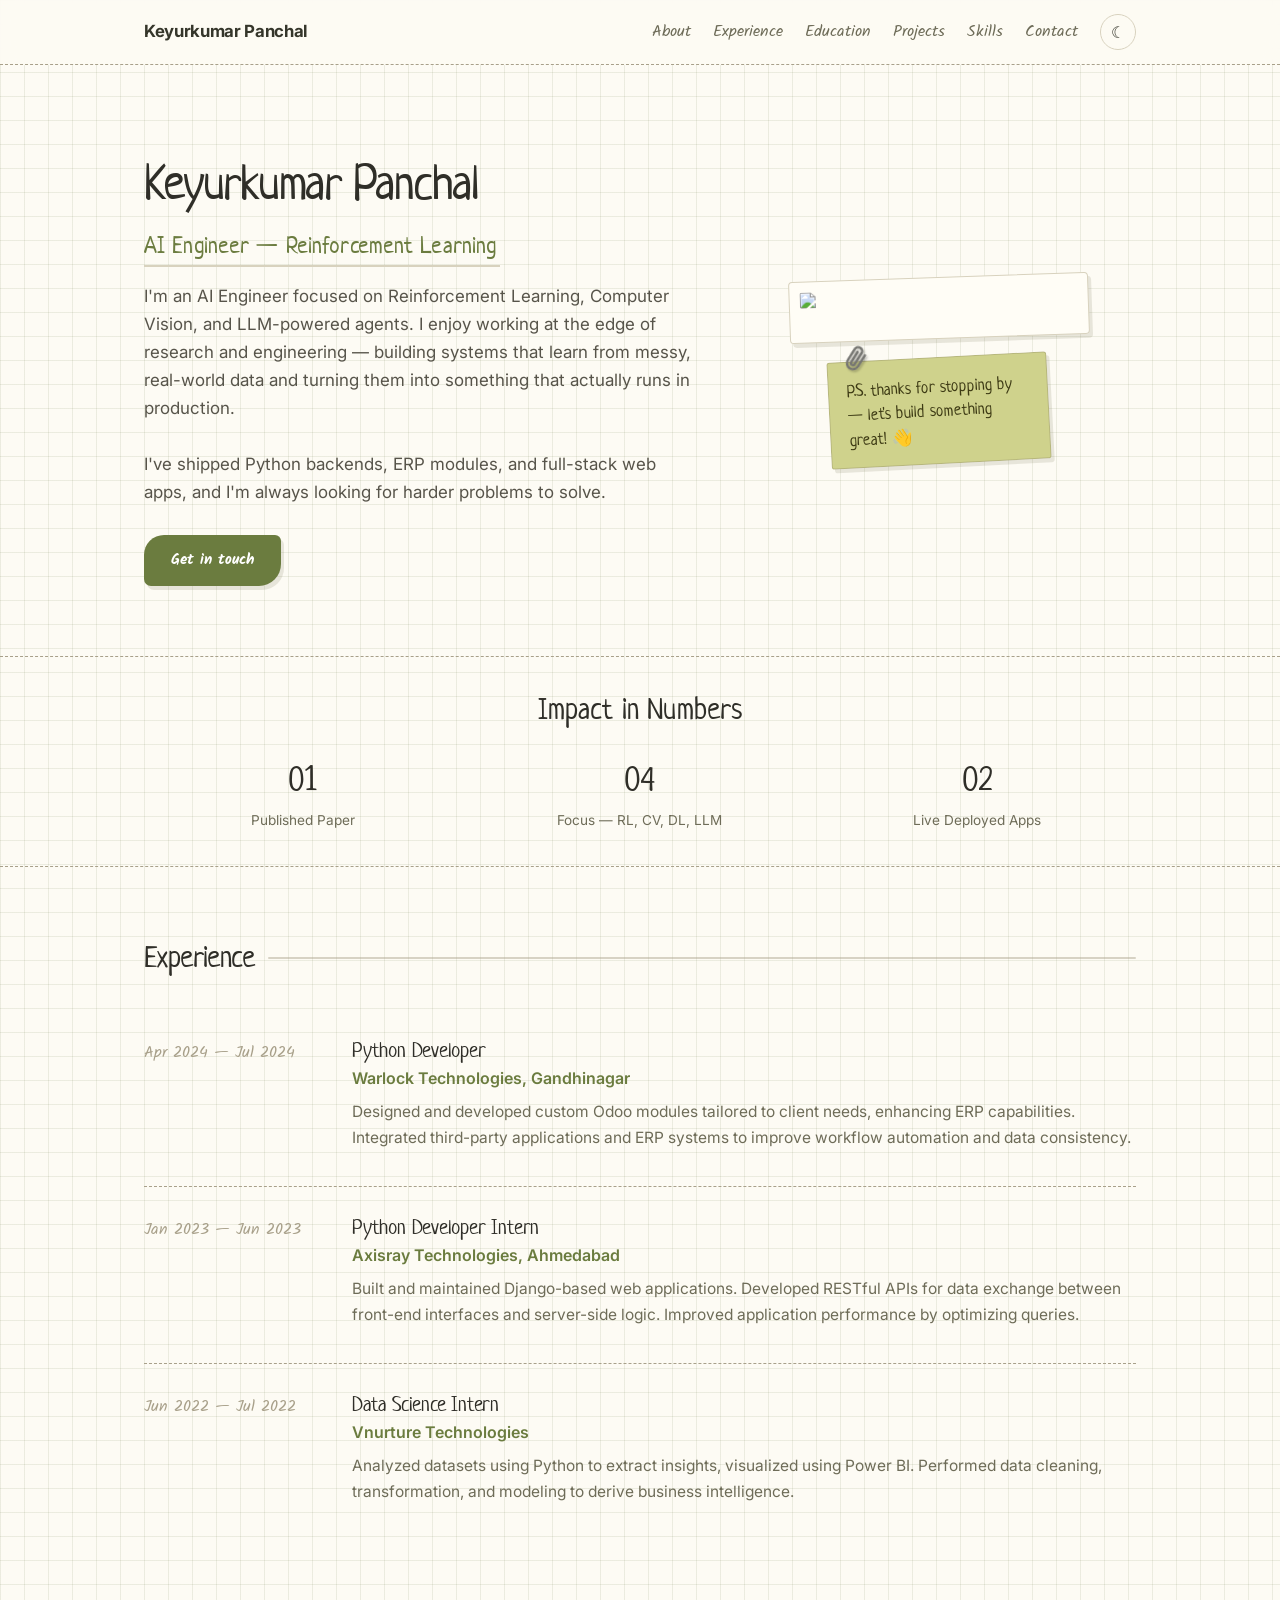
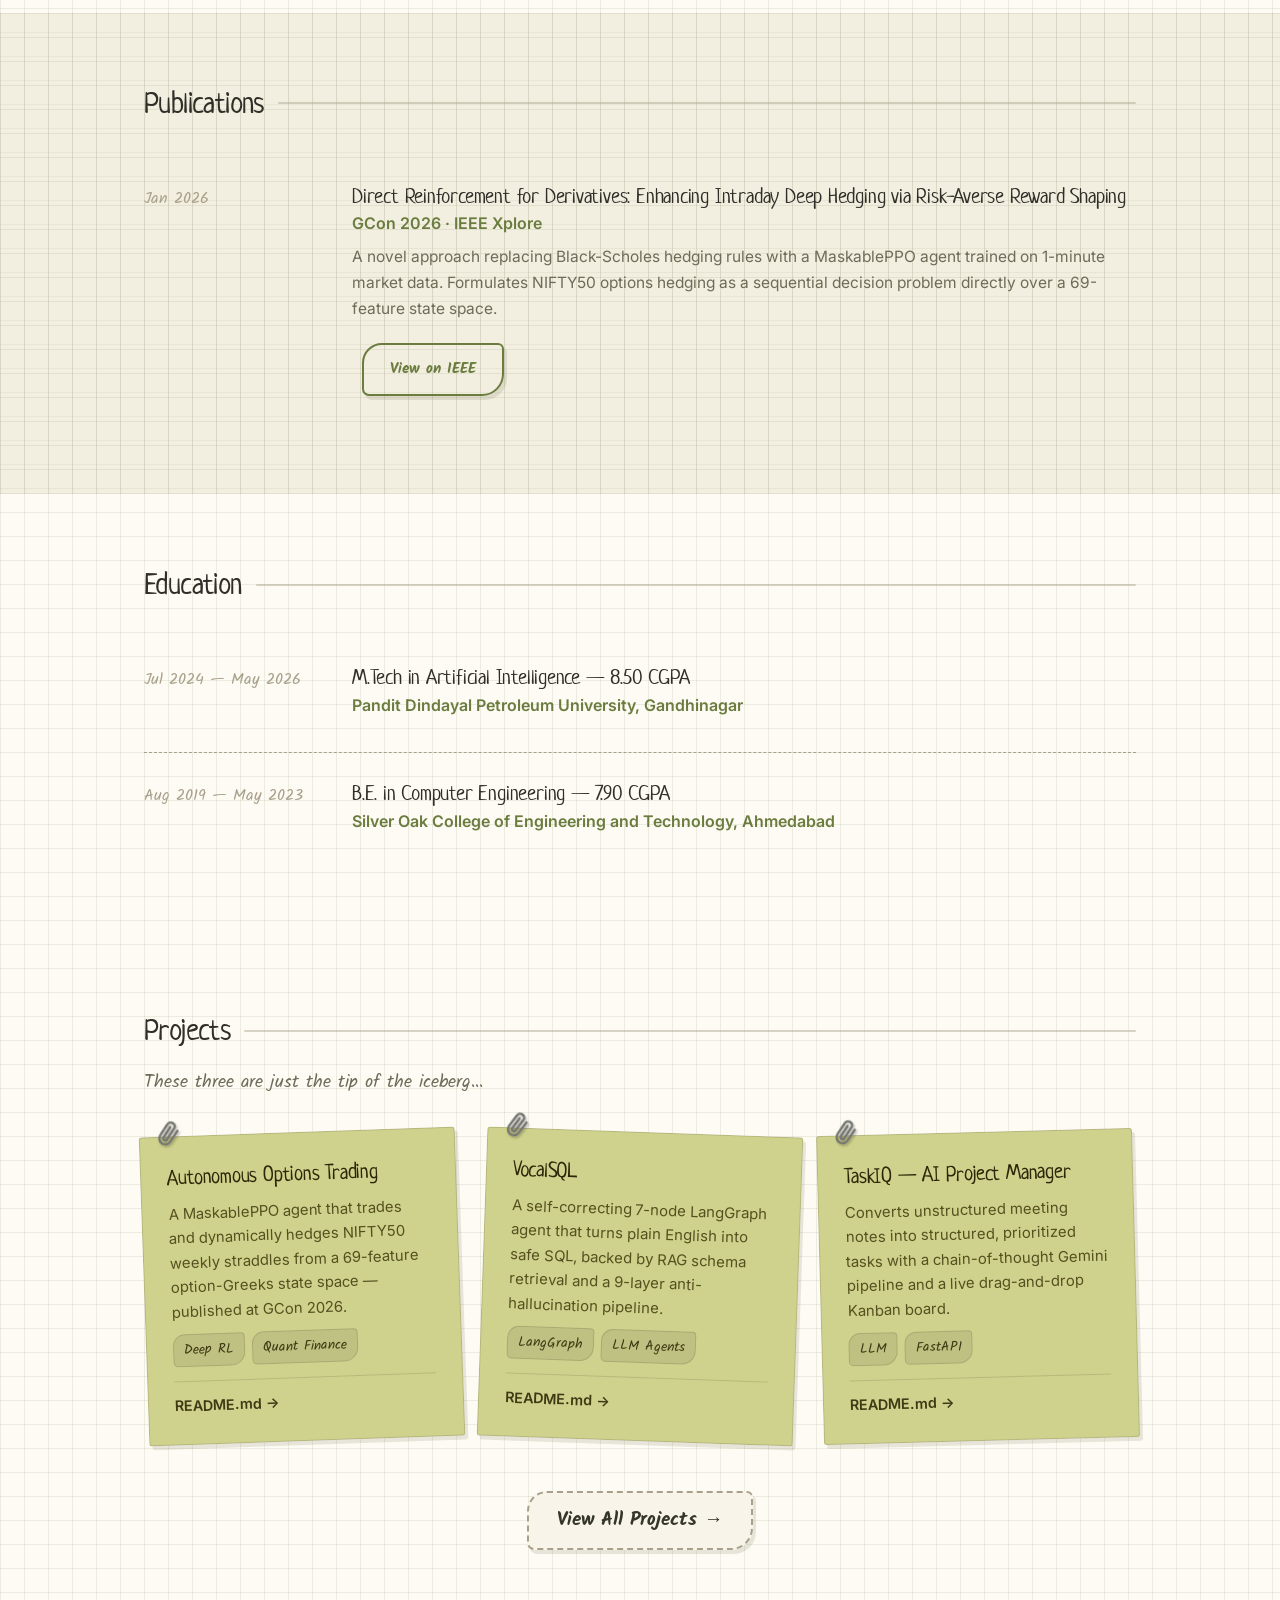
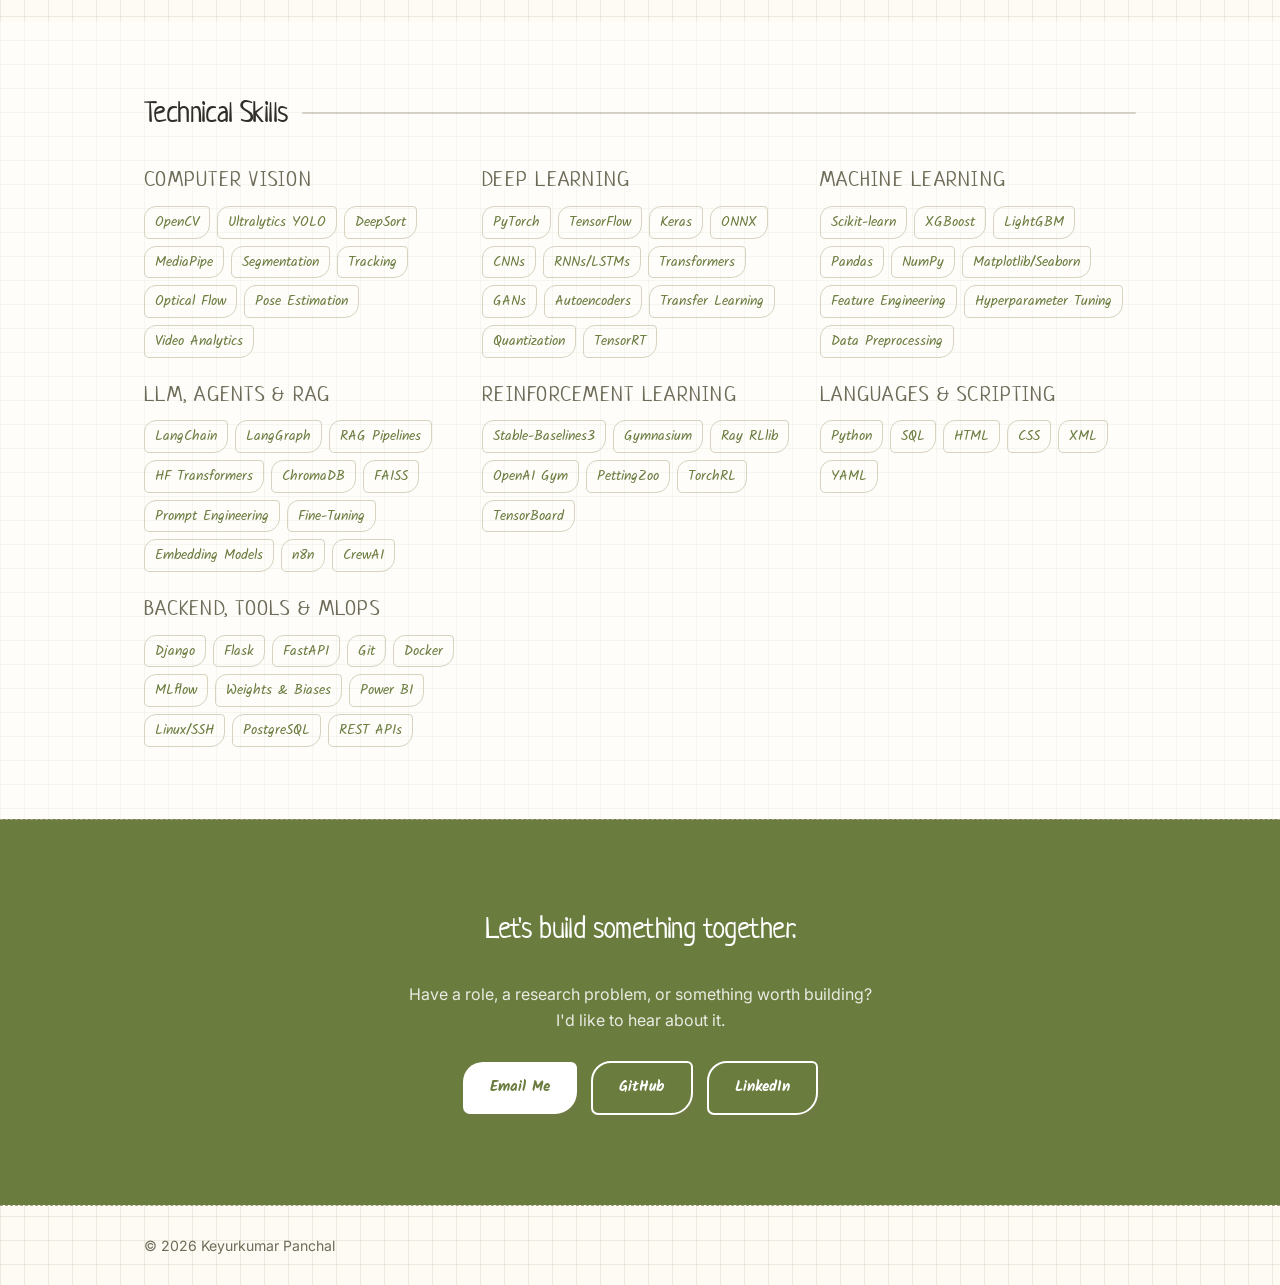
==== commit 0489032a: "Add new favicon matching the portfolio theme" ====
--- a/index.html
+++ b/index.html
@@ -8,6 +8,7 @@
   <link rel="preconnect" href="https://fonts.googleapis.com" />
   <link href="https://fonts.googleapis.com/css2?family=Inter:wght@400;500;600;700;800&display=swap" rel="stylesheet" />
   <link href="https://fonts.googleapis.com/css2?family=Neucha&family=Kalam:wght@400;700&display=swap" rel="stylesheet" />
+  <link rel="icon" type="image/svg+xml" href="assets/favicon.svg" />
   <link rel="stylesheet" href="style.css" />
   <script src="theme.js"></script>
 </head>
